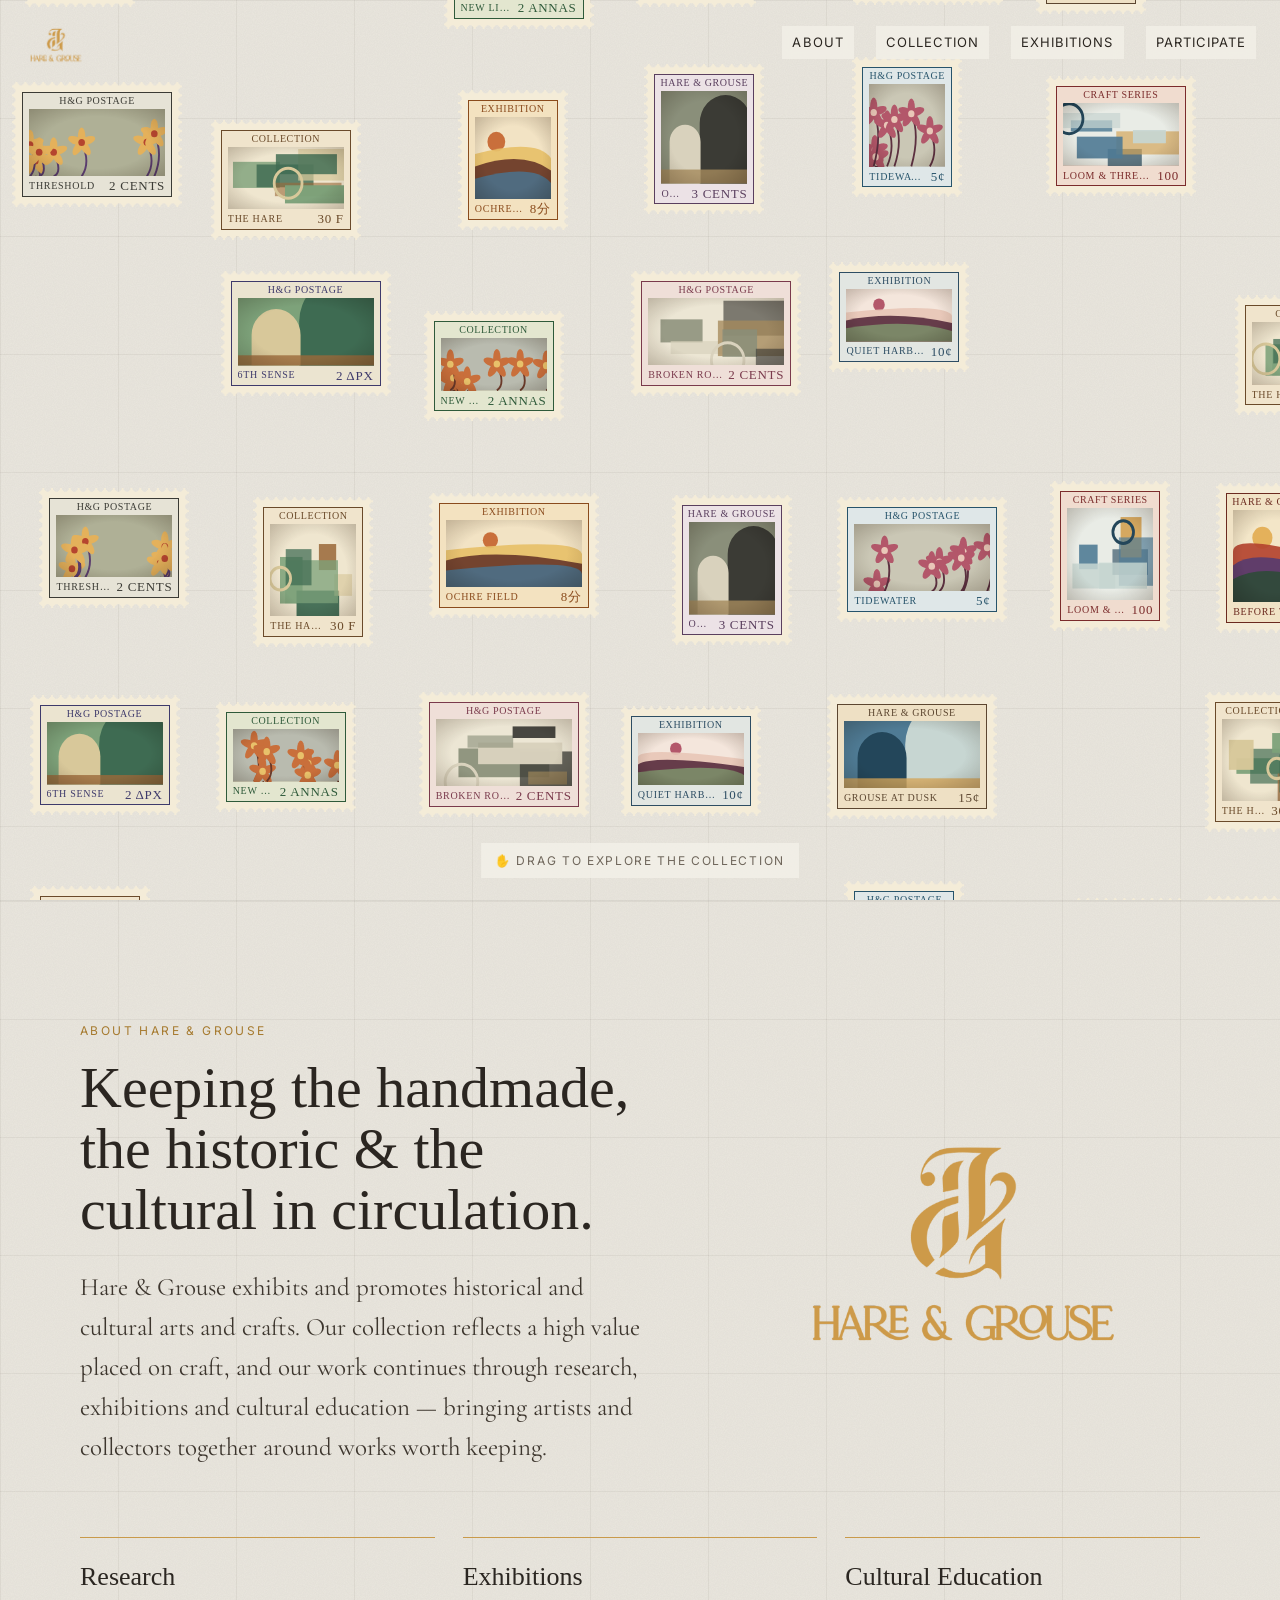
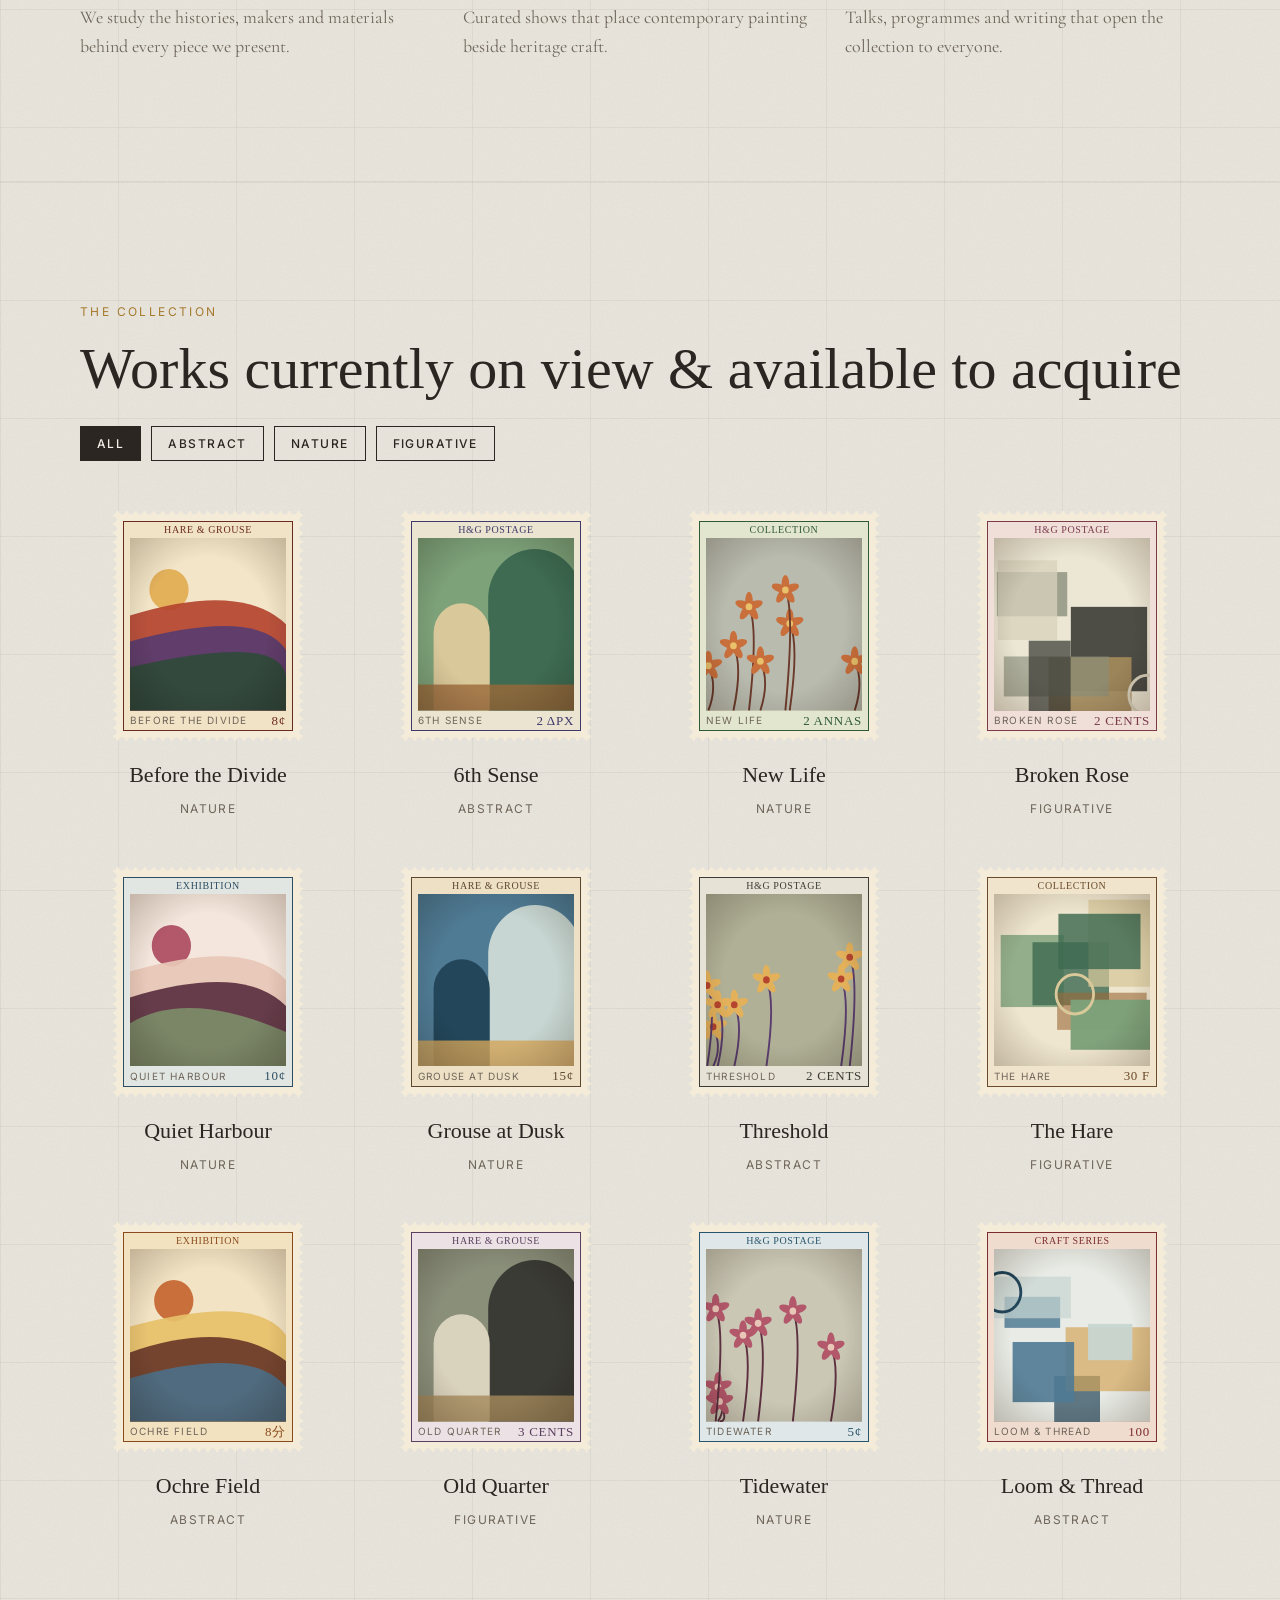
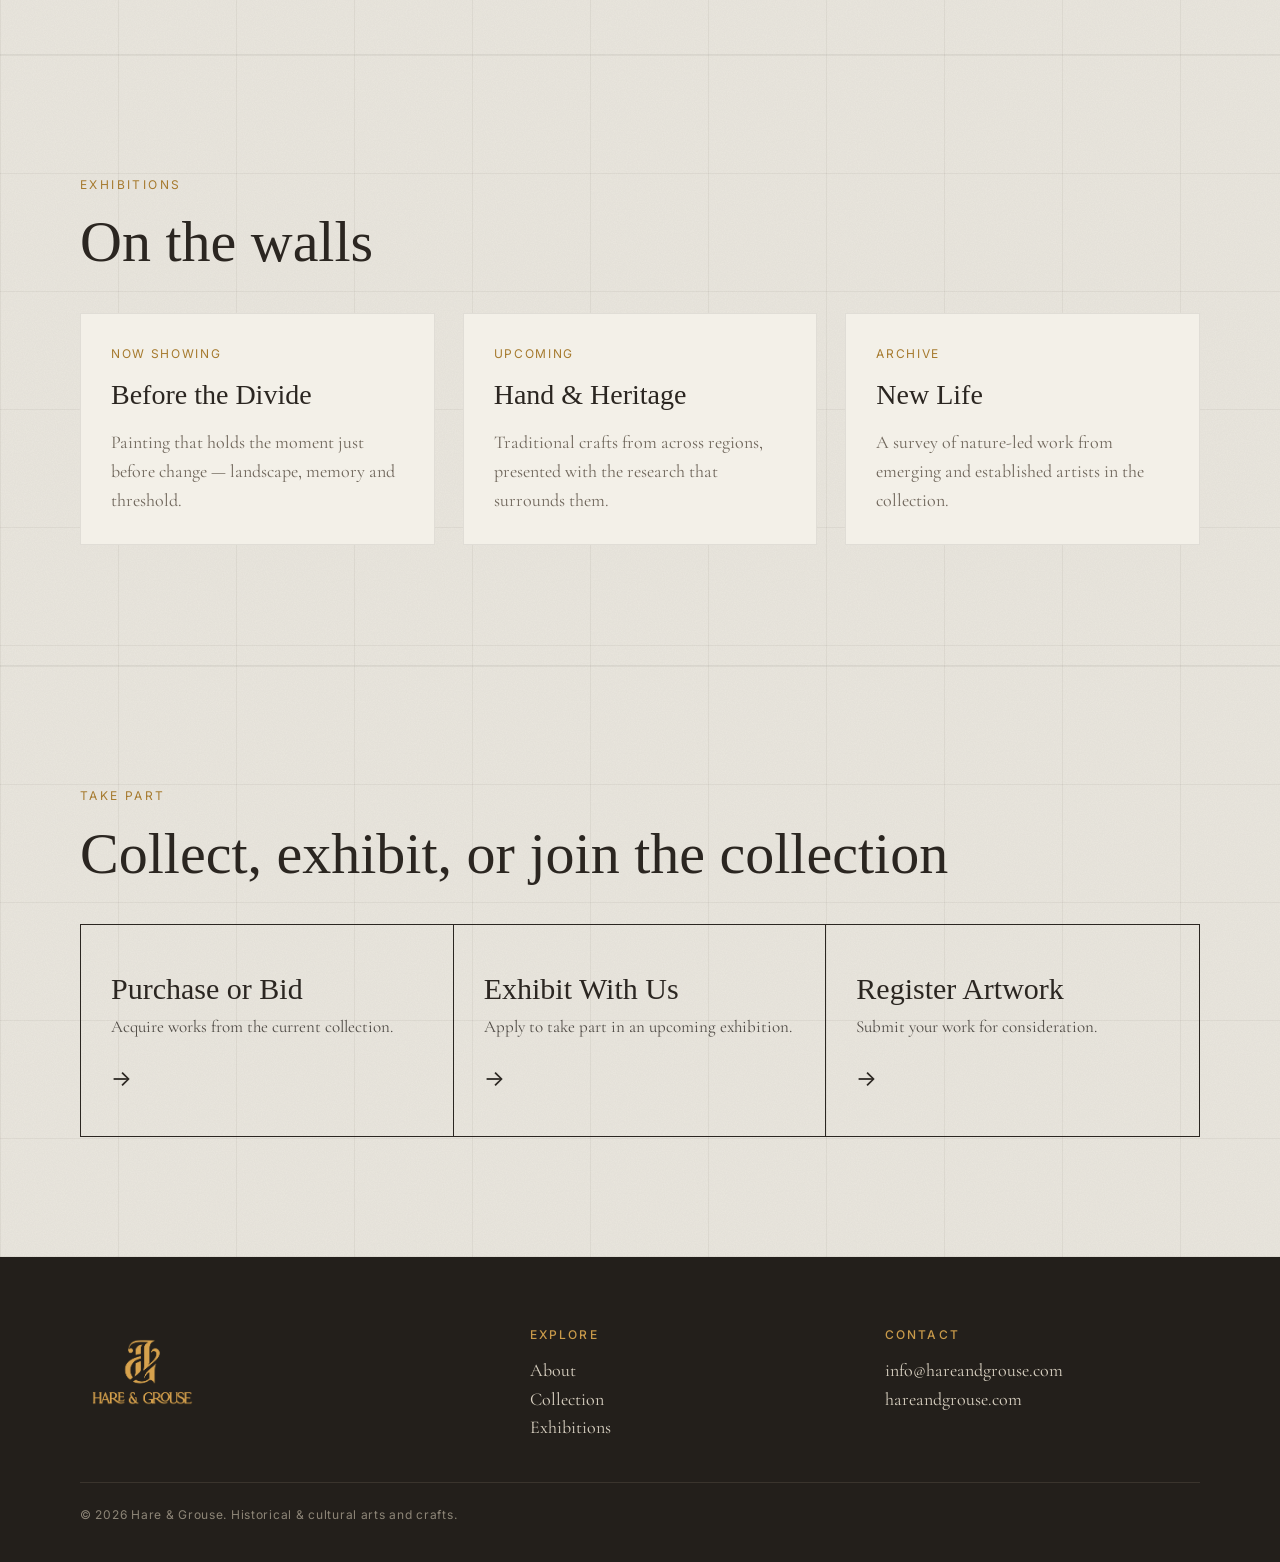
==== index.html @ 61aeab7c "Build Hare & Grouse website with pannable stamp-collection hero Co-Authored-By: Claude Opus 5.5 <nor" ====
<!doctype html>
<html lang="en">
<head>
<meta charset="utf-8">
<meta name="viewport" content="width=device-width, initial-scale=1">
<title>Hare &amp; Grouse</title>
<meta name="description" content="Hare & Grouse exhibits and promotes historical and cultural arts and crafts through research, exhibitions and cultural education.">
<link rel="icon" href="assets/logo.png">
<link href="https://fonts.googleapis.com/css2?family=Cormorant+Garamond:ital,wght@0,400;0,600;1,400&family=IM+Fell+English+SC&family=Inter:wght@400;500&display=swap" rel="stylesheet">
<style>
:root{
  --paper:#e9e6de; --paper-2:#f3f0e8; --ink:#2b2621; --muted:#6f665b;
  --gold:#c99a4a; --gold-d:#a67a2e; --line:rgba(60,50,40,.06);
}
*{box-sizing:border-box;margin:0;padding:0}
html{scroll-behavior:smooth}
body{background:var(--paper);color:var(--ink);font-family:'Cormorant Garamond',Georgia,serif;font-size:19px;line-height:1.6;overflow-x:hidden}
.paper{
  background-color:var(--paper);
  background-image:
    linear-gradient(var(--line) 1px,transparent 1px),
    linear-gradient(90deg,var(--line) 1px,transparent 1px),
    url("data:image/svg+xml,%3Csvg xmlns='http://www.w3.org/2000/svg' width='220' height='220'%3E%3Cfilter id='n'%3E%3CfeTurbulence type='fractalNoise' baseFrequency='.9' numOctaves='3' stitchTiles='stitch'/%3E%3CfeColorMatrix values='0 0 0 0 .35 0 0 0 0 .3 0 0 0 0 .25 0 0 0 .09 0'/%3E%3C/filter%3E%3Crect width='100%25' height='100%25' filter='url(%23n)'/%3E%3C/svg%3E");
  background-size:118px 118px,118px 118px,220px 220px;
}

/* ---------- HERO: pannable stamp canvas ---------- */
#hero{position:relative;height:100vh;height:100svh;overflow:hidden;cursor:grab;touch-action:none;user-select:none}
#hero.dragging{cursor:grabbing}
#world{position:absolute;left:0;top:0;will-change:transform}
.stamp{
  position:absolute;padding:10px;background:#f4ecd8;
  /* perforated edge */
  -webkit-mask:radial-gradient(circle 3.5px at 50% 50%,#0000 96%,#000) -4.5px -4.5px/9px 9px round, linear-gradient(#000 0 0) center/calc(100% - 9px) calc(100% - 9px) no-repeat;
          mask:radial-gradient(circle 3.5px at 50% 50%,#0000 96%,#000) -4.5px -4.5px/9px 9px round, linear-gradient(#000 0 0) center/calc(100% - 9px) calc(100% - 9px) no-repeat;
  filter:drop-shadow(0 1px 1px rgba(0,0,0,.18)) drop-shadow(0 4px 6px rgba(0,0,0,.08));
  transition:transform .35s cubic-bezier(.2,.8,.2,1);
}
.stamp-wrap{position:absolute;transition:transform .35s cubic-bezier(.2,.8,.2,1)}
.stamp-wrap:hover{transform:translateY(-4px) scale(1.04);z-index:5}
.stamp-wrap .shadow{position:absolute;inset:6px;box-shadow:0 10px 22px rgba(40,30,20,.18);opacity:0;transition:opacity .35s}
.stamp-wrap:hover .shadow{opacity:1}
.stamp .inner{position:relative;width:100%;height:100%;border:1.5px solid var(--c);display:flex;flex-direction:column;background:var(--bg)}
.stamp .top,.stamp .bot{font-family:'IM Fell English SC',serif;color:var(--c);display:flex;justify-content:space-between;align-items:center;padding:2px 6px;font-size:12px;letter-spacing:.06em;line-height:1.2;white-space:nowrap}
.stamp .top{justify-content:center}
.stamp .bot span{overflow:hidden;text-overflow:ellipsis;min-width:0;font-size:10px}
.stamp .bot b{font-weight:400;font-size:13px;margin-left:6px;flex:none}
.stamp .top{font-size:10px;overflow:hidden}
.stamp .art{flex:1;margin:0 6px;overflow:hidden;position:relative}
.stamp .art svg{width:100%;height:100%;display:block}
.stamp .art::after{content:"";position:absolute;inset:0;background:radial-gradient(ellipse at center,transparent 55%,rgba(60,40,20,.25));mix-blend-mode:multiply}

.hud{position:absolute;z-index:10;pointer-events:none}
.hud-brand{top:22px;left:24px;display:flex;align-items:center;gap:12px;pointer-events:auto}
.hud-brand img{height:46px}
.hud-nav{top:26px;right:24px;display:flex;gap:22px;pointer-events:auto;font-family:'Inter',sans-serif;font-size:13px;letter-spacing:.08em;text-transform:uppercase}
.hud-nav a{color:var(--ink);text-decoration:none;background:rgba(243,240,232,.8);padding:6px 10px;backdrop-filter:blur(4px)}
.hud-nav a:hover{color:var(--gold-d)}
.hud-hint{bottom:22px;left:50%;transform:translateX(-50%);font-family:'Inter',sans-serif;font-size:12px;letter-spacing:.14em;text-transform:uppercase;color:var(--muted);background:rgba(243,240,232,.85);padding:8px 14px;display:flex;gap:8px;align-items:center}
@media(max-width:640px){.hud-nav{display:none}.hud-brand{left:16px}}

/* ---------- Sections ---------- */
section.page{padding:120px 16px;border-top:1px solid rgba(0,0,0,.06)}
.wrap{max-width:1120px;margin:0 auto}
.eyebrow{font-family:'Inter',sans-serif;font-size:12px;letter-spacing:.2em;text-transform:uppercase;color:var(--gold-d);margin-bottom:18px}
h2{font-family:'IM Fell English SC',serif;font-weight:400;font-size:clamp(34px,5vw,58px);line-height:1.05;margin-bottom:26px}
p.lead{font-size:clamp(20px,2.2vw,25px);max-width:760px;color:#3d362e}
.about-grid{display:grid;grid-template-columns:1.1fr .9fr;gap:70px;align-items:center}
.about-grid img{width:100%;max-width:380px;justify-self:center}
.pillars{display:grid;grid-template-columns:repeat(3,1fr);gap:28px;margin-top:70px}
.pillar{border-top:1px solid var(--gold);padding-top:18px}
.pillar h3{font-family:'IM Fell English SC',serif;font-weight:400;font-size:26px;margin-bottom:6px}
.pillar p{color:var(--muted);font-size:18px}

.gallery{display:grid;grid-template-columns:repeat(auto-fill,minmax(220px,1fr));gap:44px 32px;margin-top:50px}
.card{text-align:center}
.card .stamp-wrap{position:relative;margin:0 auto}
.card h4{font-family:'IM Fell English SC',serif;font-weight:400;font-size:22px;margin-top:16px}
.card span{font-family:'Inter',sans-serif;font-size:12px;letter-spacing:.12em;text-transform:uppercase;color:var(--muted)}
.filters{display:flex;gap:10px;flex-wrap:wrap}
.filters button{font:500 12px 'Inter',sans-serif;letter-spacing:.12em;text-transform:uppercase;border:1px solid var(--ink);background:none;padding:9px 16px;cursor:pointer;color:var(--ink)}
.filters button.on,.filters button:hover{background:var(--ink);color:var(--paper-2)}

.ex{display:grid;grid-template-columns:repeat(3,1fr);gap:28px;margin-top:40px}
.ex article{background:var(--paper-2);padding:30px;border:1px solid rgba(0,0,0,.08);position:relative}
.ex .date{font-family:'Inter',sans-serif;font-size:12px;letter-spacing:.14em;text-transform:uppercase;color:var(--gold-d)}
.ex h3{font-family:'IM Fell English SC',serif;font-weight:400;font-size:28px;margin:10px 0}
.ex p{color:var(--muted);font-size:18px}

.cta{display:grid;grid-template-columns:repeat(3,1fr);gap:0;margin-top:40px;border:1px solid var(--ink)}
.cta a{padding:40px 30px;text-decoration:none;color:var(--ink);border-right:1px solid var(--ink);transition:background .3s}
.cta a:last-child{border-right:0}
.cta a:hover{background:var(--ink);color:var(--paper-2)}
.cta h3{font-family:'IM Fell English SC',serif;font-weight:400;font-size:30px}
.cta p{font-size:17px;opacity:.8}
.cta .arrow{font-family:'Inter';font-size:22px;margin-top:20px;display:block}

footer{background:#231f1b;color:#d9d1c2;padding:70px 16px 40px}
footer .wrap{display:grid;grid-template-columns:1.3fr 1fr 1fr;gap:40px}
footer img{height:90px;filter:brightness(1.05)}
footer h5{font:500 12px 'Inter',sans-serif;letter-spacing:.18em;text-transform:uppercase;color:var(--gold);margin-bottom:14px}
footer a{color:#d9d1c2;text-decoration:none;display:block;font-size:18px}
footer a:hover{color:var(--gold)}
footer .legal{grid-column:1/-1;border-top:1px solid #3a342d;padding-top:24px;font:12px 'Inter',sans-serif;color:#8d8577;letter-spacing:.06em}

@media(max-width:860px){
  .about-grid,.pillars,.ex,.cta,footer .wrap{grid-template-columns:1fr}
  .cta a{border-right:0;border-bottom:1px solid var(--ink)}
  .cta a:last-child{border-bottom:0}
  section.page{padding:80px 16px}
}
</style>
</head>
<body>

<header id="hero" class="paper" aria-label="Hare & Grouse collection — drag to explore">
  <div id="world"></div>
  <a class="hud hud-brand" href="#"><img src="assets/logo.png" alt="Hare & Grouse"></a>
  <nav class="hud hud-nav">
    <a href="#about">About</a><a href="#collection">Collection</a><a href="#exhibitions">Exhibitions</a><a href="#participate">Participate</a>
  </nav>
  <div class="hud hud-hint">✋ Drag to explore the collection</div>
</header>

<section id="about" class="page paper">
  <div class="wrap about-grid">
    <div>
      <div class="eyebrow">About Hare &amp; Grouse</div>
      <h2>Keeping the handmade, the historic &amp; the cultural in circulation.</h2>
      <p class="lead">Hare &amp; Grouse exhibits and promotes historical and cultural arts and crafts. Our collection reflects a high value placed on craft, and our work continues through research, exhibitions and cultural education — bringing artists and collectors together around works worth keeping.</p>
    </div>
    <img src="assets/logo.png" alt="">
  </div>
  <div class="wrap pillars">
    <div class="pillar"><h3>Research</h3><p>We study the histories, makers and materials behind every piece we present.</p></div>
    <div class="pillar"><h3>Exhibitions</h3><p>Curated shows that place contemporary painting beside heritage craft.</p></div>
    <div class="pillar"><h3>Cultural Education</h3><p>Talks, programmes and writing that open the collection to everyone.</p></div>
  </div>
</section>

<section id="collection" class="page paper">
  <div class="wrap">
    <div class="eyebrow">The Collection</div>
    <h2>Works currently on view &amp; available to acquire</h2>
    <div class="filters" id="filters">
      <button class="on" data-f="All">All</button><button data-f="Abstract">Abstract</button><button data-f="Nature">Nature</button><button data-f="Figurative">Figurative</button>
    </div>
    <div class="gallery" id="gallery"></div>
  </div>
</section>

<section id="exhibitions" class="page paper">
  <div class="wrap">
    <div class="eyebrow">Exhibitions</div>
    <h2>On the walls</h2>
    <div class="ex">
      <article><div class="date">Now showing</div><h3>Before the Divide</h3><p>Painting that holds the moment just before change — landscape, memory and threshold.</p></article>
      <article><div class="date">Upcoming</div><h3>Hand &amp; Heritage</h3><p>Traditional crafts from across regions, presented with the research that surrounds them.</p></article>
      <article><div class="date">Archive</div><h3>New Life</h3><p>A survey of nature-led work from emerging and established artists in the collection.</p></article>
    </div>
  </div>
</section>

<section id="participate" class="page paper">
  <div class="wrap">
    <div class="eyebrow">Take Part</div>
    <h2>Collect, exhibit, or join the collection</h2>
    <div class="cta">
      <a href="#collection"><h3>Purchase or Bid</h3><p>Acquire works from the current collection.</p><span class="arrow">→</span></a>
      <a href="#exhibitions"><h3>Exhibit With Us</h3><p>Apply to take part in an upcoming exhibition.</p><span class="arrow">→</span></a>
      <a href="mailto:info@hareandgrouse.com?subject=Register%20Artwork"><h3>Register Artwork</h3><p>Submit your work for consideration.</p><span class="arrow">→</span></a>
    </div>
  </div>
</section>

<footer>
  <div class="wrap">
    <div><img src="assets/logo.png" alt="Hare & Grouse"></div>
    <div><h5>Explore</h5><a href="#about">About</a><a href="#collection">Collection</a><a href="#exhibitions">Exhibitions</a></div>
    <div><h5>Contact</h5><a href="mailto:info@hareandgrouse.com">info@hareandgrouse.com</a><a href="https://hareandgrouse.com">hareandgrouse.com</a></div>
    <div class="legal">© <span id="yr"></span> Hare &amp; Grouse. Historical &amp; cultural arts and crafts.</div>
  </div>
</footer>

<script>
// ---------- Artwork data (titles from the Hare & Grouse collection) ----------
const WORKS=[
 {t:"Before the Divide",cat:"Nature",c:"#6b2a1f",bg:"#f1e3c6",v:"8¢",land:"HARE & GROUSE"},
 {t:"6th Sense",cat:"Abstract",c:"#3e3a6b",bg:"#ebe4d0",v:"2 ΔΡΧ",land:"H&G POSTAGE"},
 {t:"New Life",cat:"Nature",c:"#2f5a3a",bg:"#e3e6cf",v:"2 ANNAS",land:"COLLECTION"},
 {t:"Broken Rose",cat:"Figurative",c:"#7a3a4c",bg:"#efdfd8",v:"2 CENTS",land:"H&G POSTAGE"},
 {t:"Quiet Harbour",cat:"Nature",c:"#2d4d63",bg:"#e2e6e2",v:"10¢",land:"EXHIBITION"},
 {t:"Grouse at Dusk",cat:"Nature",c:"#5c4630",bg:"#eee0c4",v:"15¢",land:"HARE & GROUSE"},
 {t:"Threshold",cat:"Abstract",c:"#3b3b35",bg:"#e6e3d6",v:"2 CENTS",land:"H&G POSTAGE"},
 {t:"The Hare",cat:"Figurative",c:"#6a4a2a",bg:"#f0e4cc",v:"30 F",land:"COLLECTION"},
 {t:"Ochre Field",cat:"Abstract",c:"#8a4b1c",bg:"#f3e2c0",v:"8分",land:"EXHIBITION"},
 {t:"Old Quarter",cat:"Figurative",c:"#5a3f5e",bg:"#ece2e6",v:"3 CENTS",land:"HARE & GROUSE"},
 {t:"Tidewater",cat:"Nature",c:"#27546b",bg:"#dfe7e8",v:"5¢",land:"H&G POSTAGE"},
 {t:"Loom & Thread",cat:"Abstract",c:"#7b2c2c",bg:"#f0dccf",v:"100",land:"CRAFT SERIES"},
];

// Seeded random for deterministic artwork
function rng(s){return()=>(s=(s*16807)%2147483647)/2147483647}
const PAL=[["#e4b15b","#b5452f","#5a3c6e","#2f4a3a","#f3e6c8"],["#7da27a","#3e6b52","#d8c89a","#9b6a3a","#efe6cf"],
 ["#c96f3b","#e8c16a","#6b3a2a","#4e6f86","#f2e3c4"],["#8a8f7a","#3b3b35","#d9d2bd","#a58a5c","#ece6d4"],
 ["#b3576a","#e9c7b8","#5c3040","#7d8c6a","#f4e6dc"],["#4f7b95","#c7d6d2","#23465a","#d4a55a","#e9ece6"]];
function art(i,w,h){
  const r=rng(i*977+13),p=PAL[i%PAL.length],k=i%4;let s=`<svg viewBox="0 0 ${w} ${h}" preserveAspectRatio="none" xmlns="http://www.w3.org/2000/svg"><rect width="${w}" height="${h}" fill="${p[4]}"/>`;
  if(k===0){ // landscape: sky, hills, sun
    s+=`<rect width="${w}" height="${h*.55}" fill="${p[4]}"/><circle cx="${w*(.25+r()*.5)}" cy="${h*.3}" r="${h*.12}" fill="${p[0]}"/>`;
    for(let j=0;j<3;j++){const y=h*(.45+j*.15);s+=`<path d="M0 ${y} Q ${w*r()} ${y-h*.2} ${w} ${y+h*.05} V ${h} H 0Z" fill="${p[1+j]}" opacity=".92"/>`}
  }else if(k===1){ // modernist arches
    s+=`<rect width="${w}" height="${h}" fill="${p[0]}"/><path d="M${w*.45} ${h} V${h*.35} a${w*.3} ${w*.3} 0 0 1 ${w*.6} 0 V${h}Z" fill="${p[1]}"/><path d="M${w*.1} ${h} V${h*.55} a${w*.18} ${w*.18} 0 0 1 ${w*.36} 0 V${h}Z" fill="${p[2]}"/><rect y="${h*.85}" width="${w}" height="${h*.15}" fill="${p[3]}" opacity=".8"/>`;
  }else if(k===2){ // botanical
    s+=`<rect width="${w}" height="${h}" fill="${p[3]}" opacity=".35"/>`;
    for(let j=0;j<7;j++){const x=w*r(),y=h*(.3+r()*.6);s+=`<path d="M${x} ${h} Q ${x+10} ${y+20} ${x} ${y}" stroke="${p[2]}" stroke-width="2" fill="none"/>`;
      for(let q=0;q<5;q++){const a=q*72;s+=`<ellipse cx="${x}" cy="${y-6}" rx="4" ry="9" fill="${p[0]}" transform="rotate(${a} ${x} ${y})"/>`}s+=`<circle cx="${x}" cy="${y}" r="3.5" fill="${p[1]}"/>`}
  }else{ // abstract blocks
    for(let j=0;j<6;j++){s+=`<rect x="${w*r()*.8}" y="${h*r()*.8}" width="${w*(.2+r()*.5)}" height="${h*(.15+r()*.4)}" fill="${p[j%4]}" opacity="${.6+r()*.4}"/>`}
    s+=`<circle cx="${w*r()}" cy="${h*r()}" r="${w*.12}" fill="none" stroke="${p[2]}" stroke-width="3"/>`;
  }
  s+=`<rect width="${w}" height="${h}" fill="url(#g)" opacity=".0"/></svg>`;return s;
}
function stampHTML(i,w,h){
  const d=WORKS[i%WORKS.length];
  return `<div class="shadow"></div><div class="stamp" style="width:${w}px;height:${h}px;--c:${d.c};--bg:${d.bg}">
   <div class="inner"><div class="top">${d.land}</div><div class="art">${art(i,w-26,h-58)}</div>
   <div class="bot"><span>${d.t.toUpperCase()}</span><b>${d.v}</b></div></div></div>`;
}

// ---------- Hero: infinite pannable stamp field ----------
const hero=document.getElementById('hero'),world=document.getElementById('world');
const TILE=1400; // repeating tile size
const SIZES=[[150,120],[120,150],[170,125],[110,140],[140,110]];
const placed=[];
(function layout(){ // scatter stamps in a tile with a jittered grid, no overlap
  const r=rng(42),cell=205;let n=0;
  for(let gy=0;gy<TILE/cell;gy++)for(let gx=0;gx<TILE/cell;gx++){
    if(r()<.18)continue;
    const [w,h]=SIZES[Math.floor(r()*SIZES.length)];
    placed.push({x:gx*cell+r()*(cell-w-20),y:gy*cell+r()*(cell-h-20),w,h,i:n++});
  }
})();
const nodes=new Map();
let ox=-200,oy=-150,vx=0,vy=0,drag=false,lx=0,ly=0,lt=0;
function render(){
  const W=hero.clientWidth,H=hero.clientHeight,seen=new Set();
  const tx0=Math.floor((-ox-TILE)/TILE),tx1=Math.floor((-ox+W)/TILE),ty0=Math.floor((-oy-TILE)/TILE),ty1=Math.floor((-oy+H)/TILE);
  for(let ty=ty0;ty<=ty1;ty++)for(let tx=tx0;tx<=tx1;tx++)for(const p of placed){
    const x=tx*TILE+p.x,y=ty*TILE+p.y;
    if(x+ox>W||y+oy>H||x+ox+p.w<0||y+oy+p.h<0)continue;
    const key=tx+','+ty+','+p.i;seen.add(key);
    if(!nodes.has(key)){const el=document.createElement('div');el.className='stamp-wrap';el.style.cssText=`left:${x}px;top:${y}px;width:${p.w}px;height:${p.h}px`;
      el.innerHTML=stampHTML(p.i+Math.abs(tx*7+ty*3),p.w,p.h);world.appendChild(el);nodes.set(key,el)}
  }
  for(const [k,el] of nodes)if(!seen.has(k)){el.remove();nodes.delete(k)}
  world.style.transform=`translate3d(${ox}px,${oy}px,0)`;
}
hero.addEventListener('pointerdown',e=>{if(e.target.closest('a'))return;drag=true;hero.classList.add('dragging');hero.setPointerCapture(e.pointerId);lx=e.clientX;ly=e.clientY;lt=performance.now();vx=vy=0});
hero.addEventListener('pointermove',e=>{if(!drag)return;const dx=e.clientX-lx,dy=e.clientY-ly,now=performance.now(),dt=Math.max(1,now-lt);
  ox+=dx;oy+=dy;vx=dx/dt*16;vy=dy/dt*16;lx=e.clientX;ly=e.clientY;lt=now;render()});
const end=()=>{drag=false;hero.classList.remove('dragging')};
hero.addEventListener('pointerup',end);hero.addEventListener('pointercancel',end);
hero.addEventListener('wheel',e=>{if(e.shiftKey||Math.abs(e.deltaX)>Math.abs(e.deltaY)){e.preventDefault();ox-=e.deltaX||e.deltaY;render()}},{passive:false});
(function tick(){ if(!drag&&(Math.abs(vx)>.05||Math.abs(vy)>.05)){ox+=vx;oy+=vy;vx*=.94;vy*=.94;render()} requestAnimationFrame(tick)})();
addEventListener('resize',render);render();

// ---------- Collection gallery ----------
const gal=document.getElementById('gallery');
function drawGallery(f){
  gal.innerHTML=WORKS.map((d,i)=>(f==='All'||d.cat===f)?`<div class="card"><div class="stamp-wrap" style="width:190px;height:230px">${stampHTML(i,190,230)}</div><h4>${d.t}</h4><span>${d.cat}</span></div>`:'').join('');
}
document.getElementById('filters').addEventListener('click',e=>{const b=e.target.closest('button');if(!b)return;
  document.querySelectorAll('#filters button').forEach(x=>x.classList.toggle('on',x===b));drawGallery(b.dataset.f)});
drawGallery('All');
document.getElementById('yr').textContent=new Date().getFullYear();
</script>
</body>
</html>
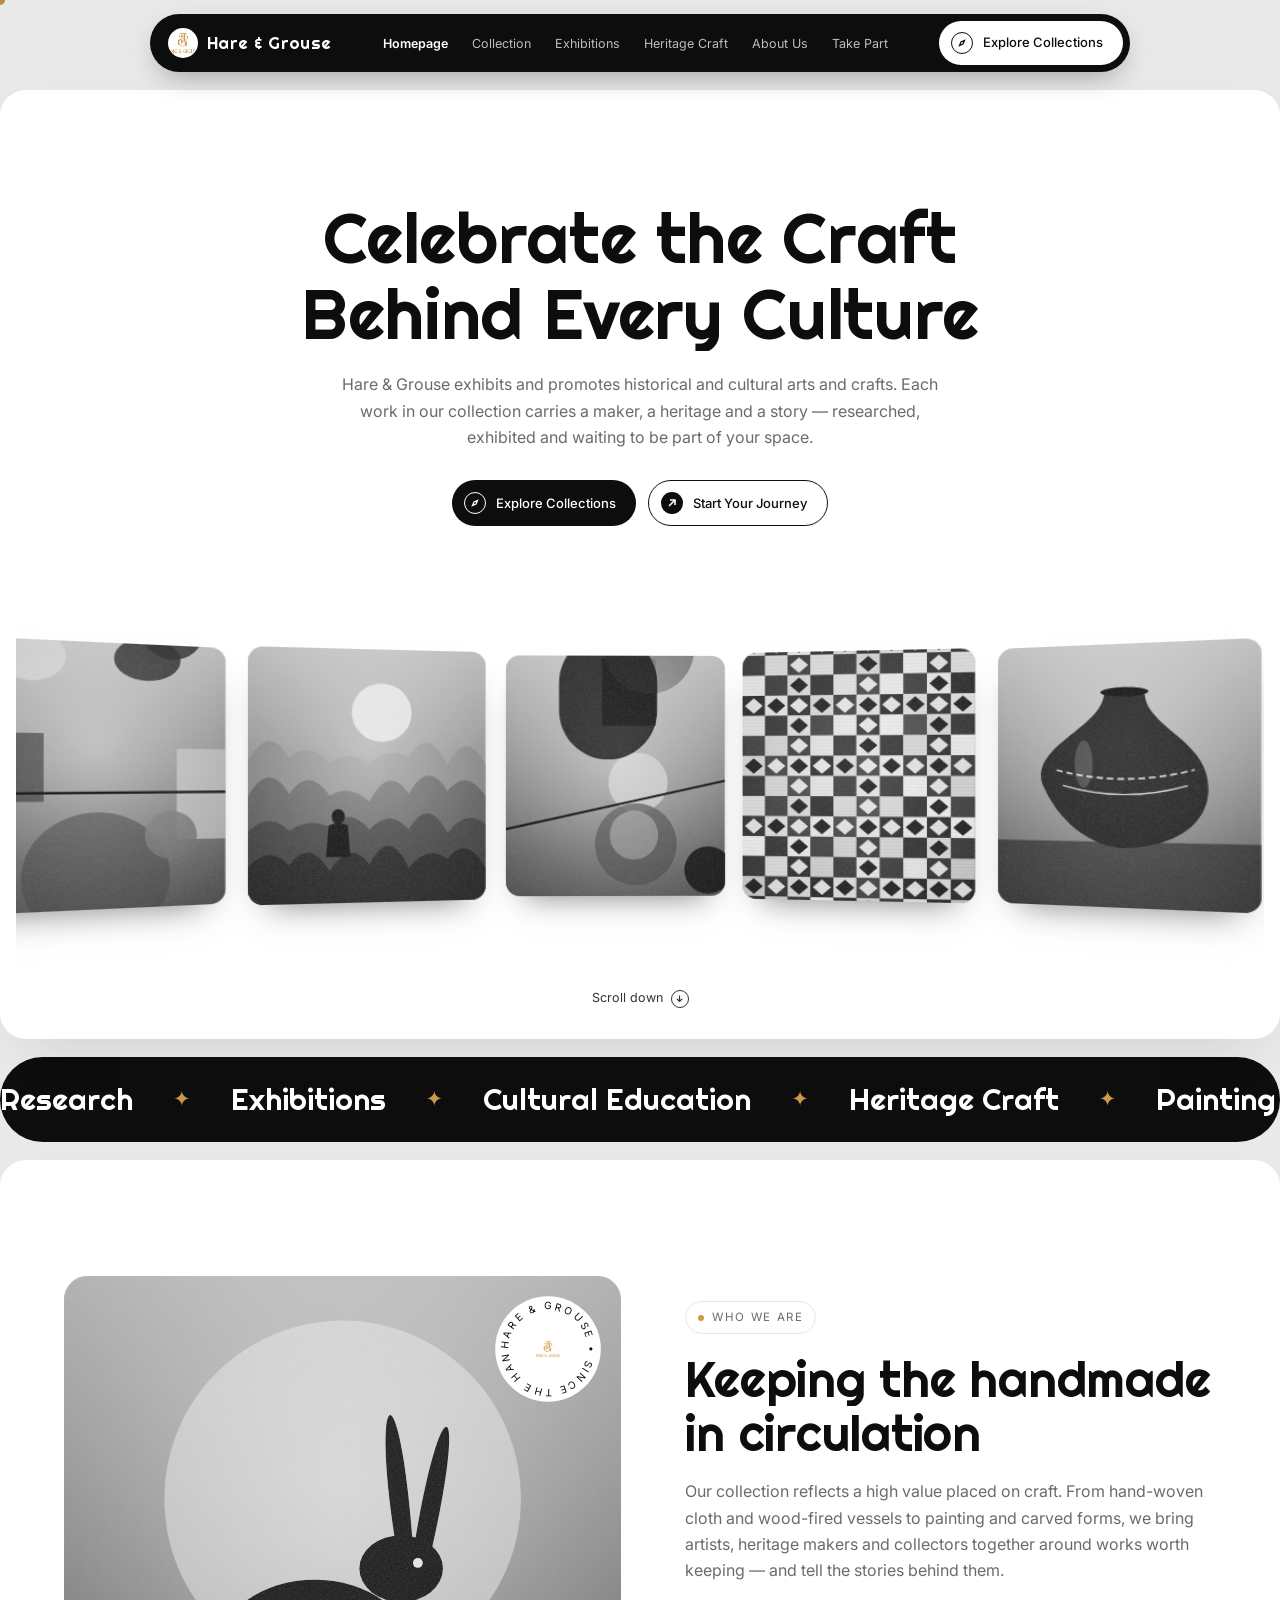
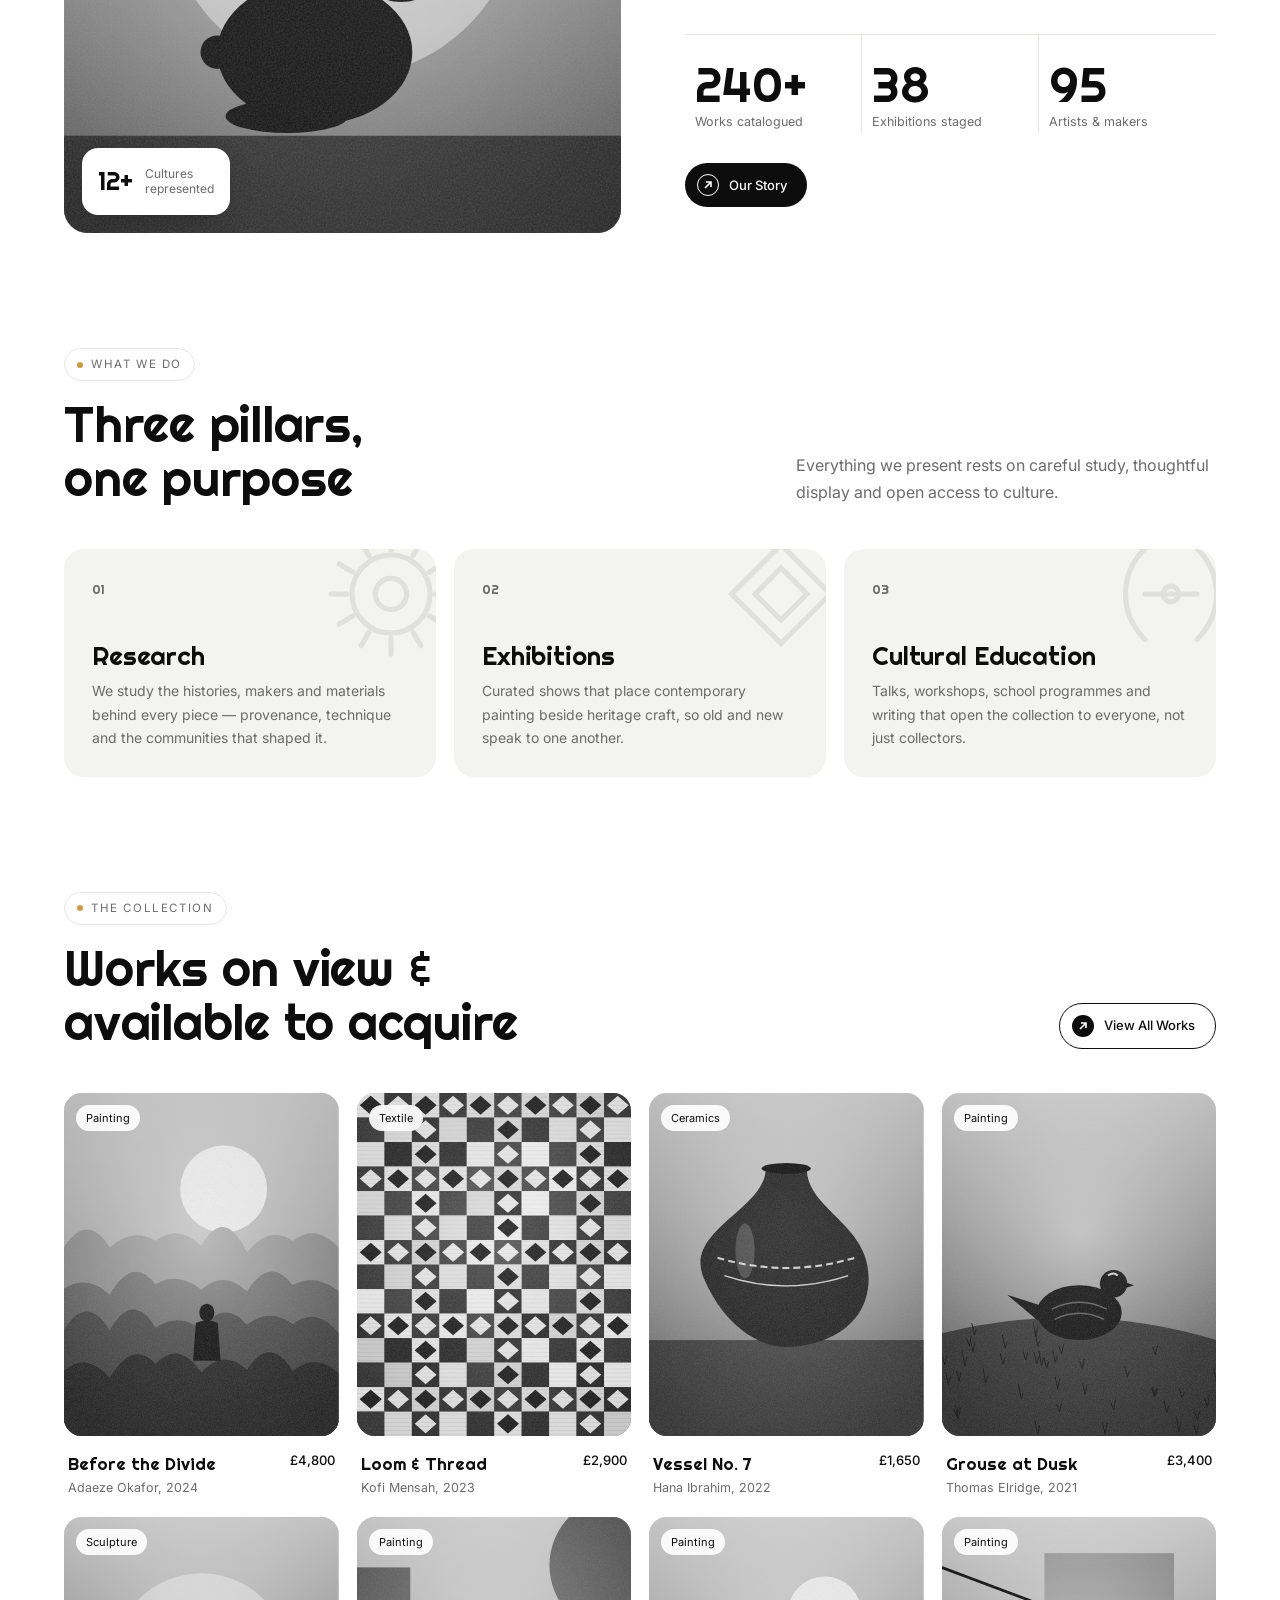
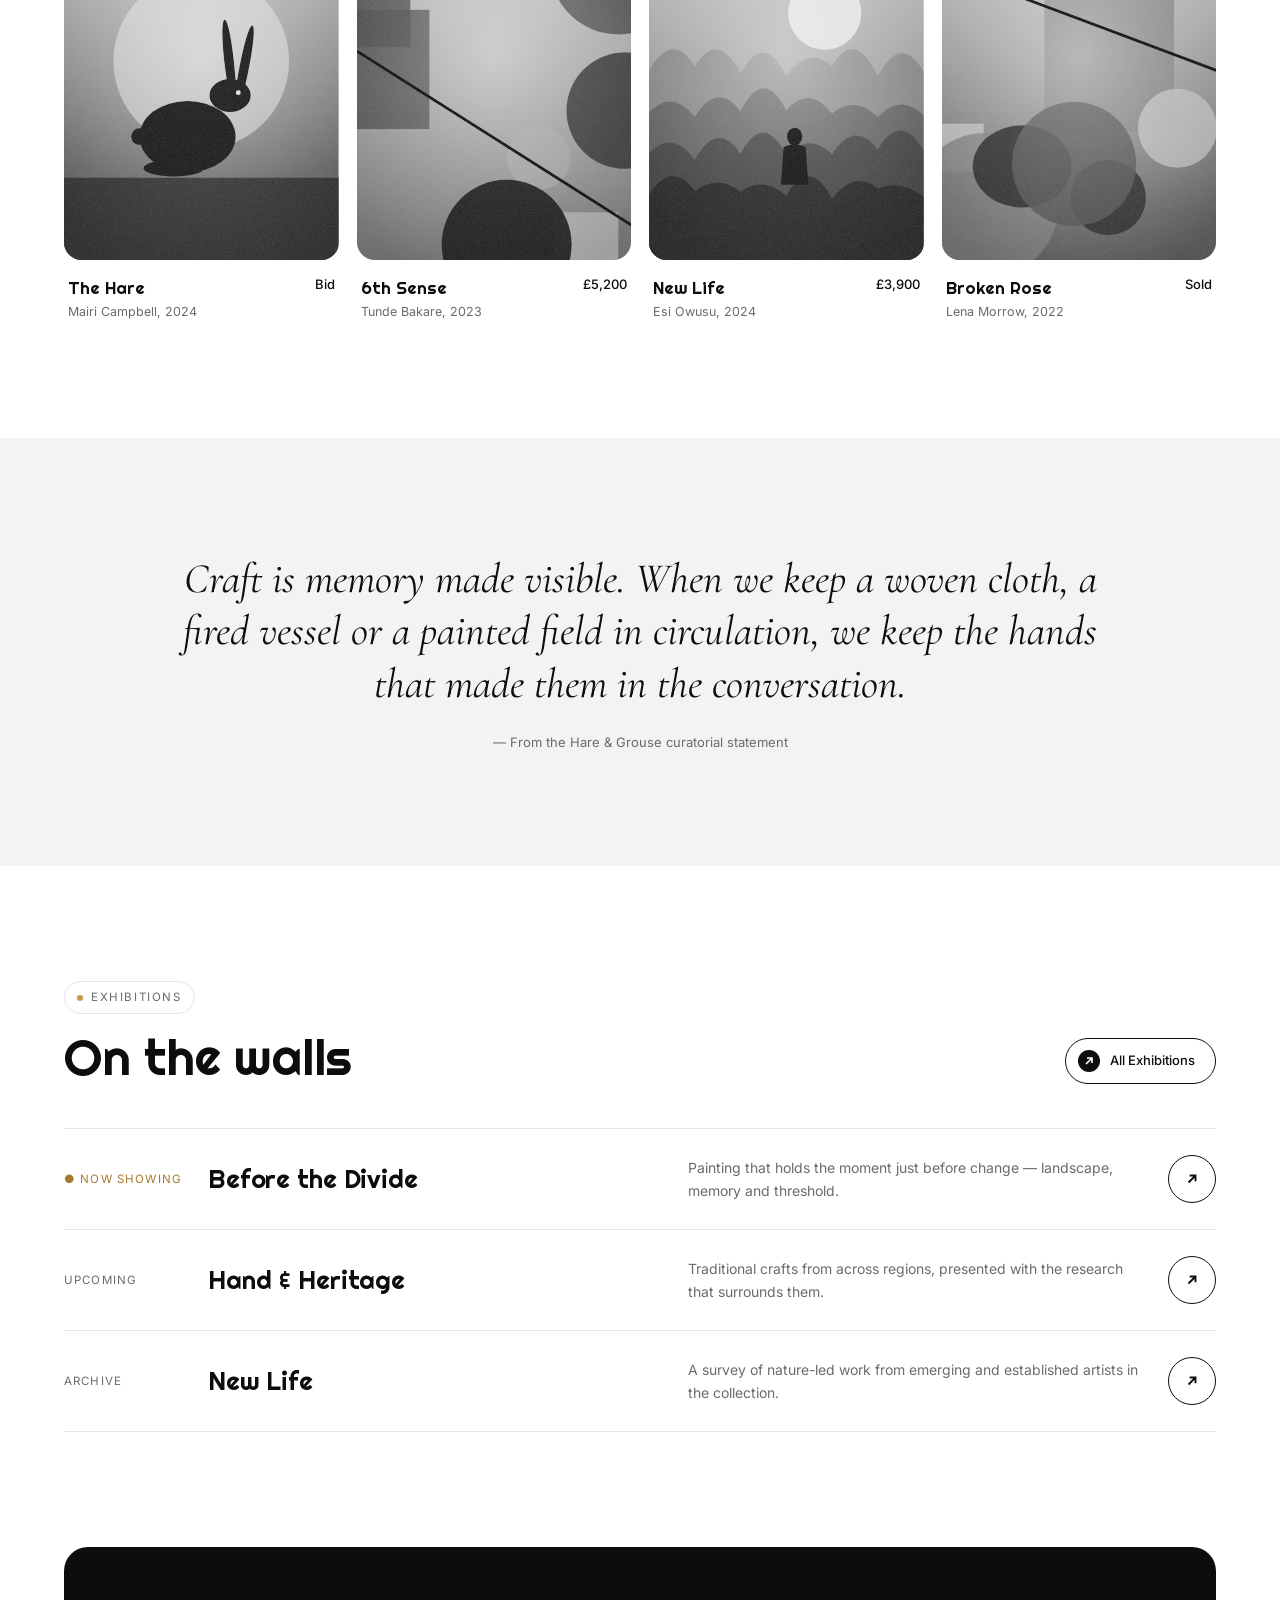
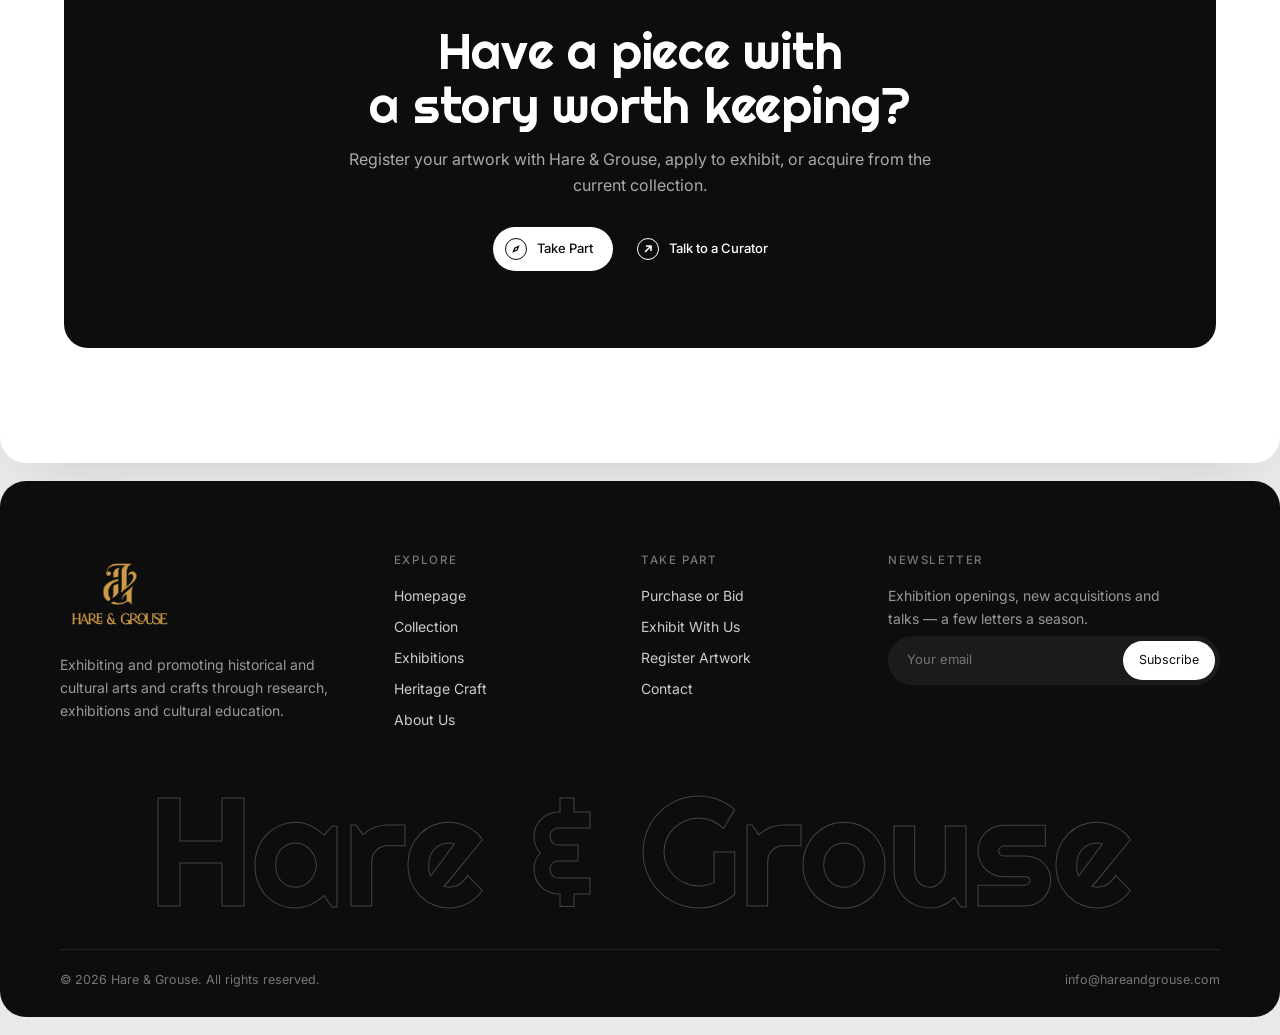
==== commit 1c179001: "Rebuild Hare & Grouse site as multi-page gallery in the reference design language Co-Authored-By: Cl" ====
--- a/index.html
+++ b/index.html
@@ -3,277 +3,71 @@
 <head>
 <meta charset="utf-8">
 <meta name="viewport" content="width=device-width, initial-scale=1">
-<title>Hare &amp; Grouse</title>
+<title>Hare & Grouse — Historical & Cultural Arts and Crafts</title>
 <meta name="description" content="Hare & Grouse exhibits and promotes historical and cultural arts and crafts through research, exhibitions and cultural education.">
 <link rel="icon" href="assets/logo.png">
-<link href="https://fonts.googleapis.com/css2?family=Cormorant+Garamond:ital,wght@0,400;0,600;1,400&family=IM+Fell+English+SC&family=Inter:wght@400;500&display=swap" rel="stylesheet">
-<style>
-:root{
-  --paper:#e9e6de; --paper-2:#f3f0e8; --ink:#2b2621; --muted:#6f665b;
-  --gold:#c99a4a; --gold-d:#a67a2e; --line:rgba(60,50,40,.06);
-}
-*{box-sizing:border-box;margin:0;padding:0}
-html{scroll-behavior:smooth}
-body{background:var(--paper);color:var(--ink);font-family:'Cormorant Garamond',Georgia,serif;font-size:19px;line-height:1.6;overflow-x:hidden}
-.paper{
-  background-color:var(--paper);
-  background-image:
-    linear-gradient(var(--line) 1px,transparent 1px),
-    linear-gradient(90deg,var(--line) 1px,transparent 1px),
-    url("data:image/svg+xml,%3Csvg xmlns='http://www.w3.org/2000/svg' width='220' height='220'%3E%3Cfilter id='n'%3E%3CfeTurbulence type='fractalNoise' baseFrequency='.9' numOctaves='3' stitchTiles='stitch'/%3E%3CfeColorMatrix values='0 0 0 0 .35 0 0 0 0 .3 0 0 0 0 .25 0 0 0 .09 0'/%3E%3C/filter%3E%3Crect width='100%25' height='100%25' filter='url(%23n)'/%3E%3C/svg%3E");
-  background-size:118px 118px,118px 118px,220px 220px;
-}
+<link rel="preconnect" href="https://fonts.googleapis.com"><link rel="preconnect" href="https://fonts.gstatic.com" crossorigin>
+<link href="https://fonts.googleapis.com/css2?family=Righteous&family=Cormorant+Garamond:ital,wght@1,400;1,500&family=Inter:wght@400;500;600&display=swap" rel="stylesheet">
+<link rel="stylesheet" href="css/style.css">
+</head>
+<body data-page="home">
 
-/* ---------- HERO: pannable stamp canvas ---------- */
-#hero{position:relative;height:100vh;height:100svh;overflow:hidden;cursor:grab;touch-action:none;user-select:none}
-#hero.dragging{cursor:grabbing}
-#world{position:absolute;left:0;top:0;will-change:transform}
-.stamp{
-  position:absolute;padding:10px;background:#f4ecd8;
-  /* perforated edge */
-  -webkit-mask:radial-gradient(circle 3.5px at 50% 50%,#0000 96%,#000) -4.5px -4.5px/9px 9px round, linear-gradient(#000 0 0) center/calc(100% - 9px) calc(100% - 9px) no-repeat;
-          mask:radial-gradient(circle 3.5px at 50% 50%,#0000 96%,#000) -4.5px -4.5px/9px 9px round, linear-gradient(#000 0 0) center/calc(100% - 9px) calc(100% - 9px) no-repeat;
-  filter:drop-shadow(0 1px 1px rgba(0,0,0,.18)) drop-shadow(0 4px 6px rgba(0,0,0,.08));
-  transition:transform .35s cubic-bezier(.2,.8,.2,1);
-}
-.stamp-wrap{position:absolute;transition:transform .35s cubic-bezier(.2,.8,.2,1)}
-.stamp-wrap:hover{transform:translateY(-4px) scale(1.04);z-index:5}
-.stamp-wrap .shadow{position:absolute;inset:6px;box-shadow:0 10px 22px rgba(40,30,20,.18);opacity:0;transition:opacity .35s}
-.stamp-wrap:hover .shadow{opacity:1}
-.stamp .inner{position:relative;width:100%;height:100%;border:1.5px solid var(--c);display:flex;flex-direction:column;background:var(--bg)}
-.stamp .top,.stamp .bot{font-family:'IM Fell English SC',serif;color:var(--c);display:flex;justify-content:space-between;align-items:center;padding:2px 6px;font-size:12px;letter-spacing:.06em;line-height:1.2;white-space:nowrap}
-.stamp .top{justify-content:center}
-.stamp .bot span{overflow:hidden;text-overflow:ellipsis;min-width:0;font-size:10px}
-.stamp .bot b{font-weight:400;font-size:13px;margin-left:6px;flex:none}
-.stamp .top{font-size:10px;overflow:hidden}
-.stamp .art{flex:1;margin:0 6px;overflow:hidden;position:relative}
-.stamp .art svg{width:100%;height:100%;display:block}
-.stamp .art::after{content:"";position:absolute;inset:0;background:radial-gradient(ellipse at center,transparent 55%,rgba(60,40,20,.25));mix-blend-mode:multiply}
+<main class="shell">
+<section class="hero"><div class="pattern fade"></div>
+  <h1 class="display" data-split>Celebrate the Craft<br>Behind Every Culture</h1>
+  <p class="lead reveal" data-d="2">Hare &amp; Grouse exhibits and promotes historical and cultural arts and crafts. Each work in our collection carries a maker, a heritage and a story — researched, exhibited and waiting to be part of your space.</p>
+  <div class="cta-row reveal" data-d="3"><a href="collection.html" class="btn btn-dark"><span class="ico"><svg viewBox="0 0 12 12" fill="none" stroke="currentColor" stroke-width="1.3"><path d="M8.5 3.5 7 7 3.5 8.5 5 5z"/></svg></span>Explore Collections</a><a href="participate.html" class="btn btn-light"><span class="ico"><svg viewBox="0 0 12 12" fill="none" stroke="currentColor" stroke-width="1.6"><path d="M3 9L9 3M4 3h5v5"/></svg></span>Start Your Journey</a></div>
+  <div class="curve reveal" data-d="4" data-n="14"><div class="curve-track"></div></div>
+  <a href="#intro" class="scroll-hint">Scroll down <i><svg viewBox="0 0 12 12" fill="none" stroke="currentColor" stroke-width="1.6"><path d="M6 2v8M2.5 6.5 6 10l3.5-3.5"/></svg></i></a>
+</section>
+</main>
 
-.hud{position:absolute;z-index:10;pointer-events:none}
-.hud-brand{top:22px;left:24px;display:flex;align-items:center;gap:12px;pointer-events:auto}
-.hud-brand img{height:46px}
-.hud-nav{top:26px;right:24px;display:flex;gap:22px;pointer-events:auto;font-family:'Inter',sans-serif;font-size:13px;letter-spacing:.08em;text-transform:uppercase}
-.hud-nav a{color:var(--ink);text-decoration:none;background:rgba(243,240,232,.8);padding:6px 10px;backdrop-filter:blur(4px)}
-.hud-nav a:hover{color:var(--gold-d)}
-.hud-hint{bottom:22px;left:50%;transform:translateX(-50%);font-family:'Inter',sans-serif;font-size:12px;letter-spacing:.14em;text-transform:uppercase;color:var(--muted);background:rgba(243,240,232,.85);padding:8px 14px;display:flex;gap:8px;align-items:center}
-@media(max-width:640px){.hud-nav{display:none}.hud-brand{left:16px}}
+<div class="marquee" style="max-width:1320px;margin:18px auto;border-radius:999px"><div class="marquee-inner"><span>Research</span><span>Exhibitions</span><span>Cultural Education</span><span>Heritage Craft</span><span>Painting</span><span>Textile</span><span>Ceramics</span><span>Sculpture</span><span>Research</span><span>Exhibitions</span><span>Cultural Education</span><span>Heritage Craft</span><span>Painting</span><span>Textile</span><span>Ceramics</span><span>Sculpture</span></div></div>
 
-/* ---------- Sections ---------- */
-section.page{padding:120px 16px;border-top:1px solid rgba(0,0,0,.06)}
-.wrap{max-width:1120px;margin:0 auto}
-.eyebrow{font-family:'Inter',sans-serif;font-size:12px;letter-spacing:.2em;text-transform:uppercase;color:var(--gold-d);margin-bottom:18px}
-h2{font-family:'IM Fell English SC',serif;font-weight:400;font-size:clamp(34px,5vw,58px);line-height:1.05;margin-bottom:26px}
-p.lead{font-size:clamp(20px,2.2vw,25px);max-width:760px;color:#3d362e}
-.about-grid{display:grid;grid-template-columns:1.1fr .9fr;gap:70px;align-items:center}
-.about-grid img{width:100%;max-width:380px;justify-self:center}
-.pillars{display:grid;grid-template-columns:repeat(3,1fr);gap:28px;margin-top:70px}
-.pillar{border-top:1px solid var(--gold);padding-top:18px}
-.pillar h3{font-family:'IM Fell English SC',serif;font-weight:400;font-size:26px;margin-bottom:6px}
-.pillar p{color:var(--muted);font-size:18px}
-
-.gallery{display:grid;grid-template-columns:repeat(auto-fill,minmax(220px,1fr));gap:44px 32px;margin-top:50px}
-.card{text-align:center}
-.card .stamp-wrap{position:relative;margin:0 auto}
-.card h4{font-family:'IM Fell English SC',serif;font-weight:400;font-size:22px;margin-top:16px}
-.card span{font-family:'Inter',sans-serif;font-size:12px;letter-spacing:.12em;text-transform:uppercase;color:var(--muted)}
-.filters{display:flex;gap:10px;flex-wrap:wrap}
-.filters button{font:500 12px 'Inter',sans-serif;letter-spacing:.12em;text-transform:uppercase;border:1px solid var(--ink);background:none;padding:9px 16px;cursor:pointer;color:var(--ink)}
-.filters button.on,.filters button:hover{background:var(--ink);color:var(--paper-2)}
-
-.ex{display:grid;grid-template-columns:repeat(3,1fr);gap:28px;margin-top:40px}
-.ex article{background:var(--paper-2);padding:30px;border:1px solid rgba(0,0,0,.08);position:relative}
-.ex .date{font-family:'Inter',sans-serif;font-size:12px;letter-spacing:.14em;text-transform:uppercase;color:var(--gold-d)}
-.ex h3{font-family:'IM Fell English SC',serif;font-weight:400;font-size:28px;margin:10px 0}
-.ex p{color:var(--muted);font-size:18px}
-
-.cta{display:grid;grid-template-columns:repeat(3,1fr);gap:0;margin-top:40px;border:1px solid var(--ink)}
-.cta a{padding:40px 30px;text-decoration:none;color:var(--ink);border-right:1px solid var(--ink);transition:background .3s}
-.cta a:last-child{border-right:0}
-.cta a:hover{background:var(--ink);color:var(--paper-2)}
-.cta h3{font-family:'IM Fell English SC',serif;font-weight:400;font-size:30px}
-.cta p{font-size:17px;opacity:.8}
-.cta .arrow{font-family:'Inter';font-size:22px;margin-top:20px;display:block}
-
-footer{background:#231f1b;color:#d9d1c2;padding:70px 16px 40px}
-footer .wrap{display:grid;grid-template-columns:1.3fr 1fr 1fr;gap:40px}
-footer img{height:90px;filter:brightness(1.05)}
-footer h5{font:500 12px 'Inter',sans-serif;letter-spacing:.18em;text-transform:uppercase;color:var(--gold);margin-bottom:14px}
-footer a{color:#d9d1c2;text-decoration:none;display:block;font-size:18px}
-footer a:hover{color:var(--gold)}
-footer .legal{grid-column:1/-1;border-top:1px solid #3a342d;padding-top:24px;font:12px 'Inter',sans-serif;color:#8d8577;letter-spacing:.06em}
-
-@media(max-width:860px){
-  .about-grid,.pillars,.ex,.cta,footer .wrap{grid-template-columns:1fr}
-  .cta a{border-right:0;border-bottom:1px solid var(--ink)}
-  .cta a:last-child{border-bottom:0}
-  section.page{padding:80px 16px}
-}
-</style>
-</head>
-<body>
-
-<header id="hero" class="paper" aria-label="Hare & Grouse collection — drag to explore">
-  <div id="world"></div>
-  <a class="hud hud-brand" href="#"><img src="assets/logo.png" alt="Hare & Grouse"></a>
-  <nav class="hud hud-nav">
-    <a href="#about">About</a><a href="#collection">Collection</a><a href="#exhibitions">Exhibitions</a><a href="#participate">Participate</a>
-  </nav>
-  <div class="hud hud-hint">✋ Drag to explore the collection</div>
-</header>
-
-<section id="about" class="page paper">
-  <div class="wrap about-grid">
+<main class="shell">
+<section class="section" id="intro"><div class="pattern fade"></div>
+  <div class="feature">
+    <div class="visual reveal" data-art="4,4"><svg class="rotor" viewBox="0 0 100 100"><defs><path id="cp" d="M50 50m-36 0a36 36 0 1 1 72 0a36 36 0 1 1-72 0"/></defs><circle cx="50" cy="50" r="48" fill="#fff"/><text font-size="9.2" letter-spacing="2.2" font-family="Inter" fill="#0d0d0d"><textPath href="#cp">HARE &amp; GROUSE • SINCE THE HANDMADE •</textPath></text><image href="assets/logo.png" x="36" y="33" width="28" height="34"/></svg>
+      <div class="badge"><b data-count="12" data-suffix="+">0</b><span>Cultures<br>represented</span></div></div>
     <div>
-      <div class="eyebrow">About Hare &amp; Grouse</div>
-      <h2>Keeping the handmade, the historic &amp; the cultural in circulation.</h2>
-      <p class="lead">Hare &amp; Grouse exhibits and promotes historical and cultural arts and crafts. Our collection reflects a high value placed on craft, and our work continues through research, exhibitions and cultural education — bringing artists and collectors together around works worth keeping.</p>
-    </div>
-    <img src="assets/logo.png" alt="">
-  </div>
-  <div class="wrap pillars">
-    <div class="pillar"><h3>Research</h3><p>We study the histories, makers and materials behind every piece we present.</p></div>
-    <div class="pillar"><h3>Exhibitions</h3><p>Curated shows that place contemporary painting beside heritage craft.</p></div>
-    <div class="pillar"><h3>Cultural Education</h3><p>Talks, programmes and writing that open the collection to everyone.</p></div>
-  </div>
-</section>
-
-<section id="collection" class="page paper">
-  <div class="wrap">
-    <div class="eyebrow">The Collection</div>
-    <h2>Works currently on view &amp; available to acquire</h2>
-    <div class="filters" id="filters">
-      <button class="on" data-f="All">All</button><button data-f="Abstract">Abstract</button><button data-f="Nature">Nature</button><button data-f="Figurative">Figurative</button>
-    </div>
-    <div class="gallery" id="gallery"></div>
-  </div>
-</section>
-
-<section id="exhibitions" class="page paper">
-  <div class="wrap">
-    <div class="eyebrow">Exhibitions</div>
-    <h2>On the walls</h2>
-    <div class="ex">
-      <article><div class="date">Now showing</div><h3>Before the Divide</h3><p>Painting that holds the moment just before change — landscape, memory and threshold.</p></article>
-      <article><div class="date">Upcoming</div><h3>Hand &amp; Heritage</h3><p>Traditional crafts from across regions, presented with the research that surrounds them.</p></article>
-      <article><div class="date">Archive</div><h3>New Life</h3><p>A survey of nature-led work from emerging and established artists in the collection.</p></article>
+      <span class="eyebrow reveal">Who we are</span>
+      <h2 class="display" style="margin:18px 0" data-split>Keeping the handmade<br>in circulation</h2>
+      <p class="lead reveal" data-d="1">Our collection reflects a high value placed on craft. From hand-woven cloth and wood-fired vessels to painting and carved forms, we bring artists, heritage makers and collectors together around works worth keeping — and tell the stories behind them.</p>
+      <div class="stats reveal" data-d="2" style="grid-template-columns:repeat(3,1fr)"><div><b data-count="240" data-suffix="+">0</b><span>Works catalogued</span></div><div><b data-count="38">0</b><span>Exhibitions staged</span></div><div><b data-count="95">0</b><span>Artists &amp; makers</span></div></div>
+      <div class="cta-row" style="justify-content:flex-start;margin-top:30px"><a href="about.html" class="btn btn-dark"><span class="ico"><svg viewBox="0 0 12 12" fill="none" stroke="currentColor" stroke-width="1.6"><path d="M3 9L9 3M4 3h5v5"/></svg></span>Our Story</a></div>
     </div>
   </div>
 </section>
 
-<section id="participate" class="page paper">
-  <div class="wrap">
-    <div class="eyebrow">Take Part</div>
-    <h2>Collect, exhibit, or join the collection</h2>
-    <div class="cta">
-      <a href="#collection"><h3>Purchase or Bid</h3><p>Acquire works from the current collection.</p><span class="arrow">→</span></a>
-      <a href="#exhibitions"><h3>Exhibit With Us</h3><p>Apply to take part in an upcoming exhibition.</p><span class="arrow">→</span></a>
-      <a href="mailto:info@hareandgrouse.com?subject=Register%20Artwork"><h3>Register Artwork</h3><p>Submit your work for consideration.</p><span class="arrow">→</span></a>
-    </div>
+<section class="section" style="padding-top:0">
+  <div class="sec-head"><div><span class="eyebrow reveal">What we do</span><h2 class="display" style="margin-top:16px" data-split>Three pillars,<br>one purpose</h2></div><p class="lead reveal">Everything we present rests on careful study, thoughtful display and open access to culture.</p></div>
+  <div class="grid g3">
+    <div class="pillar reveal" data-d="1"><span class="glyph" data-glyph="0"></span><span class="num">01</span><h3 class="display">Research</h3><p>We study the histories, makers and materials behind every piece — provenance, technique and the communities that shaped it.</p></div>
+    <div class="pillar reveal" data-d="2"><span class="glyph" data-glyph="5"></span><span class="num">02</span><h3 class="display">Exhibitions</h3><p>Curated shows that place contemporary painting beside heritage craft, so old and new speak to one another.</p></div>
+    <div class="pillar reveal" data-d="3"><span class="glyph" data-glyph="3"></span><span class="num">03</span><h3 class="display">Cultural Education</h3><p>Talks, workshops, school programmes and writing that open the collection to everyone, not just collectors.</p></div>
   </div>
 </section>
 
-<footer>
-  <div class="wrap">
-    <div><img src="assets/logo.png" alt="Hare & Grouse"></div>
-    <div><h5>Explore</h5><a href="#about">About</a><a href="#collection">Collection</a><a href="#exhibitions">Exhibitions</a></div>
-    <div><h5>Contact</h5><a href="mailto:info@hareandgrouse.com">info@hareandgrouse.com</a><a href="https://hareandgrouse.com">hareandgrouse.com</a></div>
-    <div class="legal">© <span id="yr"></span> Hare &amp; Grouse. Historical &amp; cultural arts and crafts.</div>
-  </div>
-</footer>
+<section class="section" style="padding-top:0">
+  <div class="sec-head"><div><span class="eyebrow reveal">The Collection</span><h2 class="display" style="margin-top:16px" data-split>Works on view &amp;<br>available to acquire</h2></div><a href="collection.html" class="btn btn-light"><span class="ico"><svg viewBox="0 0 12 12" fill="none" stroke="currentColor" stroke-width="1.6"><path d="M3 9L9 3M4 3h5v5"/></svg></span>View All Works</a></div>
+  <div class="grid g4" data-works="8"></div>
+</section>
 
-<script>
-// ---------- Artwork data (titles from the Hare & Grouse collection) ----------
-const WORKS=[
- {t:"Before the Divide",cat:"Nature",c:"#6b2a1f",bg:"#f1e3c6",v:"8¢",land:"HARE & GROUSE"},
- {t:"6th Sense",cat:"Abstract",c:"#3e3a6b",bg:"#ebe4d0",v:"2 ΔΡΧ",land:"H&G POSTAGE"},
- {t:"New Life",cat:"Nature",c:"#2f5a3a",bg:"#e3e6cf",v:"2 ANNAS",land:"COLLECTION"},
- {t:"Broken Rose",cat:"Figurative",c:"#7a3a4c",bg:"#efdfd8",v:"2 CENTS",land:"H&G POSTAGE"},
- {t:"Quiet Harbour",cat:"Nature",c:"#2d4d63",bg:"#e2e6e2",v:"10¢",land:"EXHIBITION"},
- {t:"Grouse at Dusk",cat:"Nature",c:"#5c4630",bg:"#eee0c4",v:"15¢",land:"HARE & GROUSE"},
- {t:"Threshold",cat:"Abstract",c:"#3b3b35",bg:"#e6e3d6",v:"2 CENTS",land:"H&G POSTAGE"},
- {t:"The Hare",cat:"Figurative",c:"#6a4a2a",bg:"#f0e4cc",v:"30 F",land:"COLLECTION"},
- {t:"Ochre Field",cat:"Abstract",c:"#8a4b1c",bg:"#f3e2c0",v:"8分",land:"EXHIBITION"},
- {t:"Old Quarter",cat:"Figurative",c:"#5a3f5e",bg:"#ece2e6",v:"3 CENTS",land:"HARE & GROUSE"},
- {t:"Tidewater",cat:"Nature",c:"#27546b",bg:"#dfe7e8",v:"5¢",land:"H&G POSTAGE"},
- {t:"Loom & Thread",cat:"Abstract",c:"#7b2c2c",bg:"#f0dccf",v:"100",land:"CRAFT SERIES"},
-];
+<section class="section" style="background:var(--soft)"><div class="pattern"></div>
+  <p class="quote"><span data-words>Craft is memory made visible. When we keep a woven cloth, a fired vessel or a painted field in circulation, we keep the hands that made them in the conversation.</span><cite>— From the Hare &amp; Grouse curatorial statement</cite></p>
+</section>
 
-// Seeded random for deterministic artwork
-function rng(s){return()=>(s=(s*16807)%2147483647)/2147483647}
-const PAL=[["#e4b15b","#b5452f","#5a3c6e","#2f4a3a","#f3e6c8"],["#7da27a","#3e6b52","#d8c89a","#9b6a3a","#efe6cf"],
- ["#c96f3b","#e8c16a","#6b3a2a","#4e6f86","#f2e3c4"],["#8a8f7a","#3b3b35","#d9d2bd","#a58a5c","#ece6d4"],
- ["#b3576a","#e9c7b8","#5c3040","#7d8c6a","#f4e6dc"],["#4f7b95","#c7d6d2","#23465a","#d4a55a","#e9ece6"]];
-function art(i,w,h){
-  const r=rng(i*977+13),p=PAL[i%PAL.length],k=i%4;let s=`<svg viewBox="0 0 ${w} ${h}" preserveAspectRatio="none" xmlns="http://www.w3.org/2000/svg"><rect width="${w}" height="${h}" fill="${p[4]}"/>`;
-  if(k===0){ // landscape: sky, hills, sun
-    s+=`<rect width="${w}" height="${h*.55}" fill="${p[4]}"/><circle cx="${w*(.25+r()*.5)}" cy="${h*.3}" r="${h*.12}" fill="${p[0]}"/>`;
-    for(let j=0;j<3;j++){const y=h*(.45+j*.15);s+=`<path d="M0 ${y} Q ${w*r()} ${y-h*.2} ${w} ${y+h*.05} V ${h} H 0Z" fill="${p[1+j]}" opacity=".92"/>`}
-  }else if(k===1){ // modernist arches
-    s+=`<rect width="${w}" height="${h}" fill="${p[0]}"/><path d="M${w*.45} ${h} V${h*.35} a${w*.3} ${w*.3} 0 0 1 ${w*.6} 0 V${h}Z" fill="${p[1]}"/><path d="M${w*.1} ${h} V${h*.55} a${w*.18} ${w*.18} 0 0 1 ${w*.36} 0 V${h}Z" fill="${p[2]}"/><rect y="${h*.85}" width="${w}" height="${h*.15}" fill="${p[3]}" opacity=".8"/>`;
-  }else if(k===2){ // botanical
-    s+=`<rect width="${w}" height="${h}" fill="${p[3]}" opacity=".35"/>`;
-    for(let j=0;j<7;j++){const x=w*r(),y=h*(.3+r()*.6);s+=`<path d="M${x} ${h} Q ${x+10} ${y+20} ${x} ${y}" stroke="${p[2]}" stroke-width="2" fill="none"/>`;
-      for(let q=0;q<5;q++){const a=q*72;s+=`<ellipse cx="${x}" cy="${y-6}" rx="4" ry="9" fill="${p[0]}" transform="rotate(${a} ${x} ${y})"/>`}s+=`<circle cx="${x}" cy="${y}" r="3.5" fill="${p[1]}"/>`}
-  }else{ // abstract blocks
-    for(let j=0;j<6;j++){s+=`<rect x="${w*r()*.8}" y="${h*r()*.8}" width="${w*(.2+r()*.5)}" height="${h*(.15+r()*.4)}" fill="${p[j%4]}" opacity="${.6+r()*.4}"/>`}
-    s+=`<circle cx="${w*r()}" cy="${h*r()}" r="${w*.12}" fill="none" stroke="${p[2]}" stroke-width="3"/>`;
-  }
-  s+=`<rect width="${w}" height="${h}" fill="url(#g)" opacity=".0"/></svg>`;return s;
-}
-function stampHTML(i,w,h){
-  const d=WORKS[i%WORKS.length];
-  return `<div class="shadow"></div><div class="stamp" style="width:${w}px;height:${h}px;--c:${d.c};--bg:${d.bg}">
-   <div class="inner"><div class="top">${d.land}</div><div class="art">${art(i,w-26,h-58)}</div>
-   <div class="bot"><span>${d.t.toUpperCase()}</span><b>${d.v}</b></div></div></div>`;
-}
-
-// ---------- Hero: infinite pannable stamp field ----------
-const hero=document.getElementById('hero'),world=document.getElementById('world');
-const TILE=1400; // repeating tile size
-const SIZES=[[150,120],[120,150],[170,125],[110,140],[140,110]];
-const placed=[];
-(function layout(){ // scatter stamps in a tile with a jittered grid, no overlap
-  const r=rng(42),cell=205;let n=0;
-  for(let gy=0;gy<TILE/cell;gy++)for(let gx=0;gx<TILE/cell;gx++){
-    if(r()<.18)continue;
-    const [w,h]=SIZES[Math.floor(r()*SIZES.length)];
-    placed.push({x:gx*cell+r()*(cell-w-20),y:gy*cell+r()*(cell-h-20),w,h,i:n++});
-  }
-})();
-const nodes=new Map();
-let ox=-200,oy=-150,vx=0,vy=0,drag=false,lx=0,ly=0,lt=0;
-function render(){
-  const W=hero.clientWidth,H=hero.clientHeight,seen=new Set();
-  const tx0=Math.floor((-ox-TILE)/TILE),tx1=Math.floor((-ox+W)/TILE),ty0=Math.floor((-oy-TILE)/TILE),ty1=Math.floor((-oy+H)/TILE);
-  for(let ty=ty0;ty<=ty1;ty++)for(let tx=tx0;tx<=tx1;tx++)for(const p of placed){
-    const x=tx*TILE+p.x,y=ty*TILE+p.y;
-    if(x+ox>W||y+oy>H||x+ox+p.w<0||y+oy+p.h<0)continue;
-    const key=tx+','+ty+','+p.i;seen.add(key);
-    if(!nodes.has(key)){const el=document.createElement('div');el.className='stamp-wrap';el.style.cssText=`left:${x}px;top:${y}px;width:${p.w}px;height:${p.h}px`;
-      el.innerHTML=stampHTML(p.i+Math.abs(tx*7+ty*3),p.w,p.h);world.appendChild(el);nodes.set(key,el)}
-  }
-  for(const [k,el] of nodes)if(!seen.has(k)){el.remove();nodes.delete(k)}
-  world.style.transform=`translate3d(${ox}px,${oy}px,0)`;
-}
-hero.addEventListener('pointerdown',e=>{if(e.target.closest('a'))return;drag=true;hero.classList.add('dragging');hero.setPointerCapture(e.pointerId);lx=e.clientX;ly=e.clientY;lt=performance.now();vx=vy=0});
-hero.addEventListener('pointermove',e=>{if(!drag)return;const dx=e.clientX-lx,dy=e.clientY-ly,now=performance.now(),dt=Math.max(1,now-lt);
-  ox+=dx;oy+=dy;vx=dx/dt*16;vy=dy/dt*16;lx=e.clientX;ly=e.clientY;lt=now;render()});
-const end=()=>{drag=false;hero.classList.remove('dragging')};
-hero.addEventListener('pointerup',end);hero.addEventListener('pointercancel',end);
-hero.addEventListener('wheel',e=>{if(e.shiftKey||Math.abs(e.deltaX)>Math.abs(e.deltaY)){e.preventDefault();ox-=e.deltaX||e.deltaY;render()}},{passive:false});
-(function tick(){ if(!drag&&(Math.abs(vx)>.05||Math.abs(vy)>.05)){ox+=vx;oy+=vy;vx*=.94;vy*=.94;render()} requestAnimationFrame(tick)})();
-addEventListener('resize',render);render();
-
-// ---------- Collection gallery ----------
-const gal=document.getElementById('gallery');
-function drawGallery(f){
-  gal.innerHTML=WORKS.map((d,i)=>(f==='All'||d.cat===f)?`<div class="card"><div class="stamp-wrap" style="width:190px;height:230px">${stampHTML(i,190,230)}</div><h4>${d.t}</h4><span>${d.cat}</span></div>`:'').join('');
-}
-document.getElementById('filters').addEventListener('click',e=>{const b=e.target.closest('button');if(!b)return;
-  document.querySelectorAll('#filters button').forEach(x=>x.classList.toggle('on',x===b));drawGallery(b.dataset.f)});
-drawGallery('All');
-document.getElementById('yr').textContent=new Date().getFullYear();
-</script>
+<section class="section">
+  <div class="sec-head"><div><span class="eyebrow reveal">Exhibitions</span><h2 class="display" style="margin-top:16px" data-split>On the walls</h2></div><a href="exhibitions.html" class="btn btn-light"><span class="ico"><svg viewBox="0 0 12 12" fill="none" stroke="currentColor" stroke-width="1.6"><path d="M3 9L9 3M4 3h5v5"/></svg></span>All Exhibitions</a></div>
+  <a href="exhibitions.html" class="exh" data-thumb="7,0"><span class="status now">● Now showing</span><h3 class="display">Before the Divide</h3><p>Painting that holds the moment just before change — landscape, memory and threshold.</p><span class="arrow"><svg viewBox="0 0 12 12" fill="none" stroke="currentColor" stroke-width="1.6"><path d="M3 9L9 3M4 3h5v5"/></svg></span></a>
+  <a href="exhibitions.html" class="exh" data-thumb="9,1"><span class="status">Upcoming</span><h3 class="display">Hand &amp; Heritage</h3><p>Traditional crafts from across regions, presented with the research that surrounds them.</p><span class="arrow"><svg viewBox="0 0 12 12" fill="none" stroke="currentColor" stroke-width="1.6"><path d="M3 9L9 3M4 3h5v5"/></svg></span></a>
+  <a href="exhibitions.html" class="exh" data-thumb="13,3"><span class="status">Archive</span><h3 class="display">New Life</h3><p>A survey of nature-led work from emerging and established artists in the collection.</p><span class="arrow"><svg viewBox="0 0 12 12" fill="none" stroke="currentColor" stroke-width="1.6"><path d="M3 9L9 3M4 3h5v5"/></svg></span></a>
+</section>
+<section class="section" style="padding-top:0"><div class="cta-band reveal"><div class="pattern"></div>
+<h2 class="display" data-split>Have a piece with<br>a story worth keeping?</h2>
+<p class="lead">Register your artwork with Hare &amp; Grouse, apply to exhibit, or acquire from the current collection.</p>
+<div class="cta-row"><a href="participate.html" class="btn btn-pill"><span class="ico"><svg viewBox="0 0 12 12" fill="none" stroke="currentColor" stroke-width="1.3"><path d="M8.5 3.5 7 7 3.5 8.5 5 5z"/></svg></span>Take Part</a><a href="contact.html" class="btn btn-dark"><span class="ico"><svg viewBox="0 0 12 12" fill="none" stroke="currentColor" stroke-width="1.6"><path d="M3 9L9 3M4 3h5v5"/></svg></span>Talk to a Curator</a></div></div></section>
+</main>
+<script src="js/main.js"></script>
 </body>
 </html>
--- a/css/style.css
+++ b/css/style.css
@@ -0,0 +1,317 @@
+:root{
+  --bg:#e9e9e9; --card:#fff; --ink:#0d0d0d; --muted:#6b6b6b; --soft:#f3f3f1;
+  --line:#e6e6e2; --gold:#c99a4a; --gold-d:#a67a2e;
+  --r:26px; --ease:cubic-bezier(.2,.8,.2,1);
+  --display:'Righteous','Syne',system-ui,sans-serif;
+  --serif:'Cormorant Garamond',Georgia,serif;
+  --sans:'Inter',system-ui,sans-serif;
+}
+*{box-sizing:border-box;margin:0;padding:0}
+html{scroll-behavior:smooth}
+body{background:var(--bg);color:var(--ink);font-family:var(--sans);font-size:15px;line-height:1.65;overflow-x:hidden;-webkit-font-smoothing:antialiased}
+img,svg{display:block;max-width:100%}
+a{color:inherit;text-decoration:none}
+button{font:inherit;cursor:pointer;border:0;background:none;color:inherit}
+::selection{background:var(--gold);color:#fff}
+
+/* ---------- preloader ---------- */
+#loader{position:fixed;inset:0;z-index:100;background:#0d0d0d;display:grid;place-items:center;transition:clip-path 1s var(--ease) .15s;clip-path:inset(0 0 0 0)}
+#loader img{width:90px;animation:pulse 1.4s ease-in-out infinite}
+#loader.done{clip-path:inset(0 0 100% 0)}
+@keyframes pulse{50%{opacity:.4;transform:scale(.94)}}
+
+/* ---------- shell (the white rounded card) ---------- */
+.shell{max-width:1320px;margin:18px auto;background:var(--card);border-radius:var(--r);position:relative;overflow:hidden;box-shadow:0 20px 60px -30px rgba(0,0,0,.18)}
+.shell + .shell{margin-top:18px}
+@media(max-width:700px){.shell{margin:10px;border-radius:20px}}
+
+/* ---------- nav ---------- */
+.nav{position:sticky;top:14px;z-index:50;display:flex;justify-content:center;padding:0 16px;margin-top:14px;pointer-events:none}
+.nav-bar{pointer-events:auto;width:min(980px,100%);background:#0d0d0d;color:#fff;border-radius:999px;padding:7px 7px 7px 18px;display:flex;align-items:center;gap:20px;box-shadow:0 10px 30px -10px rgba(0,0,0,.4);transition:transform .5s var(--ease),width .5s var(--ease)}
+.nav.hide .nav-bar{transform:translateY(-140%)}
+.brand{display:flex;align-items:center;gap:9px;font-family:var(--display);font-size:17px;letter-spacing:.02em;white-space:nowrap}
+.brand img{width:30px;height:30px;border-radius:50%;background:#fff;object-fit:cover;object-position:50% 28%;padding:1px}
+.nav-links{display:flex;gap:4px;margin:0 auto;list-style:none}
+.nav-links a{white-space:nowrap;font-size:12.5px;padding:6px 10px;border-radius:999px;color:#bdbdbd;transition:color .25s,background .25s}
+.nav-links a:hover{color:#fff}
+.nav-links a.active{color:#fff;font-weight:600}
+.menu-btn{display:none;width:38px;height:38px;border-radius:50%;background:#fff;position:relative}
+.menu-btn span{position:absolute;left:11px;right:11px;height:1.6px;background:#0d0d0d;transition:.35s var(--ease)}
+.menu-btn span:nth-child(1){top:15px}.menu-btn span:nth-child(2){top:21px}
+.menu-open .menu-btn span:nth-child(1){top:18px;transform:rotate(45deg)}
+.menu-open .menu-btn span:nth-child(2){top:18px;transform:rotate(-45deg)}
+.mobile-menu{position:fixed;inset:0;z-index:45;background:#0d0d0d;color:#fff;display:flex;flex-direction:column;justify-content:center;padding:90px 28px 40px;gap:4px;clip-path:circle(0 at calc(100% - 44px) 38px);transition:clip-path .7s var(--ease)}
+.menu-open .mobile-menu{clip-path:circle(150% at calc(100% - 44px) 38px)}
+.mobile-menu a{font-family:var(--display);font-size:clamp(30px,9vw,48px);line-height:1.25;opacity:0;transform:translateY(20px);transition:.5s var(--ease)}
+.menu-open .mobile-menu a{opacity:1;transform:none}
+.mobile-menu a.active{color:var(--gold)}
+@media(max-width:1020px){.nav-links,.nav-bar .btn{display:none}.menu-btn{display:block}.nav-bar{justify-content:space-between}}
+
+/* ---------- buttons ---------- */
+.btn{display:inline-flex;align-items:center;gap:10px;border-radius:999px;padding:11px 20px 11px 12px;font-size:13px;font-weight:500;white-space:nowrap;transition:transform .35s var(--ease),background .3s,color .3s,box-shadow .3s;position:relative;overflow:hidden;isolation:isolate}
+.btn .ico{width:22px;height:22px;border-radius:50%;display:grid;place-items:center;transition:transform .5s var(--ease)}
+.btn .ico svg{width:12px;height:12px}
+.btn:hover .ico{transform:rotate(45deg)}
+.btn:hover{transform:translateY(-2px)}
+.btn-dark{background:#0d0d0d;color:#fff}.btn-dark .ico{border:1.3px solid #fff}
+.btn-light{background:#fff;color:#0d0d0d;border:1.6px solid #0d0d0d}.btn-light .ico{background:#0d0d0d;color:#fff}
+.btn-pill{background:#fff;color:#0d0d0d}.btn-pill .ico{border:1.3px solid #0d0d0d}
+.btn::after{content:"";position:absolute;inset:0;z-index:-1;background:var(--gold);transform:translateY(101%);border-radius:inherit;transition:transform .45s var(--ease)}
+.btn:hover::after{transform:none}
+.btn-light:hover,.btn-pill:hover{color:#fff}.btn-light:hover .ico,.btn-pill:hover .ico{border-color:#fff;background:transparent}
+.btn-dark:hover{color:#0d0d0d}.btn-dark:hover .ico{border-color:#0d0d0d}
+
+/* ---------- pattern backdrop ---------- */
+.pattern{position:absolute;inset:0;pointer-events:none;z-index:0;opacity:.06;background-repeat:repeat;background-size:360px}
+.pattern.fade{-webkit-mask:linear-gradient(transparent,#000 35%,#000 75%,transparent);mask:linear-gradient(transparent,#000 35%,#000 75%,transparent)}
+
+/* ---------- type ---------- */
+.display{font-family:var(--display);font-weight:400;line-height:1.08;letter-spacing:-.005em}
+h1.display{font-size:clamp(34px,6vw,70px)}
+h2.display{font-size:clamp(28px,4.2vw,50px)}
+h3.display{font-size:clamp(20px,2vw,26px)}
+.lead{color:var(--muted);max-width:620px;font-size:clamp(14px,1.3vw,16px)}
+.eyebrow{display:inline-flex;align-items:center;gap:8px;font-size:11.5px;letter-spacing:.14em;text-transform:uppercase;color:var(--muted);padding:6px 12px;border:1px solid var(--line);border-radius:999px;background:#fff}
+.eyebrow::before{content:"";width:6px;height:6px;border-radius:50%;background:var(--gold)}
+.gold{color:var(--gold)}
+.center{text-align:center;margin-inline:auto}
+.split-line{display:block;overflow:hidden}
+.split-line > span{display:inline-block;transform:translateY(110%);transition:transform 1s var(--ease)}
+.in .split-line > span,.split-line.in > span{transform:none}
+
+/* ---------- sections ---------- */
+.section{position:relative;padding:clamp(64px,9vw,120px) clamp(18px,5vw,64px)}
+.section > *{position:relative;z-index:1}
+.sec-head{display:flex;justify-content:space-between;align-items:flex-end;gap:24px;flex-wrap:wrap;margin-bottom:44px}
+.sec-head .lead{max-width:420px}
+
+/* ---------- reveal ---------- */
+.reveal{opacity:0;transform:translateY(40px);transition:opacity 1s var(--ease),transform 1s var(--ease)}
+.reveal.in{opacity:1;transform:none}
+.reveal[data-d="1"]{transition-delay:.1s}.reveal[data-d="2"]{transition-delay:.2s}.reveal[data-d="3"]{transition-delay:.3s}.reveal[data-d="4"]{transition-delay:.4s}
+
+/* ---------- hero ---------- */
+.hero{position:relative;text-align:center;padding:clamp(70px,9vw,110px) 16px 30px;min-height:calc(100svh - 110px);display:flex;flex-direction:column;align-items:center}
+.hero > *{position:relative;z-index:1}
+.hero h1{max-width:900px;margin:0 auto 20px}
+.hero .lead{margin:0 auto 30px}
+.cta-row{display:flex;gap:12px;justify-content:center;flex-wrap:wrap}
+.scroll-hint{display:inline-flex;align-items:center;gap:8px;font-size:12.5px;margin-top:22px;color:#333}
+.scroll-hint i{width:18px;height:18px;border:1.2px solid #333;border-radius:50%;display:grid;place-items:center;animation:bob 1.8s ease-in-out infinite}
+.scroll-hint i svg{width:9px}
+@keyframes bob{50%{transform:translateY(4px)}}
+
+/* curved carousel */
+.curve{position:relative;width:100%;height:clamp(250px,30vw,380px);margin-top:clamp(36px,5vw,60px);perspective:1100px;overflow:hidden;cursor:grab;touch-action:pan-y;user-select:none}
+.curve.dragging{cursor:grabbing}
+.curve-track{position:absolute;inset:0;transform-style:preserve-3d}
+.curve-card{position:absolute;left:50%;top:50%;width:clamp(130px,17vw,220px);aspect-ratio:1/1.1;border-radius:14px;overflow:hidden;background:#ddd;box-shadow:0 18px 30px -18px rgba(0,0,0,.5);backface-visibility:hidden;will-change:transform}
+.curve-card svg{width:100%;height:100%}
+.curve-card figcaption{position:absolute;left:10px;right:10px;bottom:10px;color:#fff;font-size:11px;display:flex;justify-content:space-between;opacity:0;transform:translateY(8px);transition:.4s var(--ease)}
+.curve-card:hover figcaption{opacity:1;transform:none}
+.curve-card::after{content:"";position:absolute;inset:0;background:linear-gradient(transparent 55%,rgba(0,0,0,.55));opacity:0;transition:.4s}
+.curve-card:hover::after{opacity:1}
+.curve-card figcaption{z-index:1}
+
+/* ---------- marquee ---------- */
+.marquee{background:#0d0d0d;color:#fff;overflow:hidden;padding:18px 0;white-space:nowrap}
+.marquee-inner{display:inline-flex;gap:40px;animation:marq 32s linear infinite;font-family:var(--display);font-size:clamp(20px,2.6vw,30px)}
+.marquee-inner span{display:inline-flex;align-items:center;gap:40px}
+.marquee-inner span::after{content:"✦";color:var(--gold);font-size:.7em}
+@keyframes marq{to{transform:translateX(-50%)}}
+
+/* ---------- cards / grids ---------- */
+.grid{display:grid;gap:18px}
+.g3{grid-template-columns:repeat(3,1fr)}
+.g4{grid-template-columns:repeat(4,1fr)}
+.g2{grid-template-columns:repeat(2,1fr)}
+@media(max-width:1000px){.g4{grid-template-columns:repeat(2,1fr)}.g3{grid-template-columns:repeat(2,1fr)}}
+@media(max-width:620px){.g4,.g3,.g2{grid-template-columns:1fr}}
+
+.pillar{background:var(--soft);border-radius:20px;padding:28px;position:relative;overflow:hidden;transition:transform .5s var(--ease),background .4s,color .4s}
+.pillar .num{font-family:var(--display);font-size:13px;color:var(--muted)}
+.pillar h3{margin:40px 0 10px}
+.pillar p{color:var(--muted);font-size:14px}
+.pillar .glyph{position:absolute;right:-20px;top:-20px;width:130px;opacity:.08;transition:transform 1s var(--ease),opacity .4s}
+.pillar:hover{background:#0d0d0d;color:#fff;transform:translateY(-6px)}
+.pillar:hover p,.pillar:hover .num{color:#aaa}
+.pillar:hover .glyph{opacity:.25;transform:rotate(60deg) scale(1.1)}
+.pillar:hover .glyph *{stroke:var(--gold)}
+
+.art-card{position:relative;cursor:pointer}
+.art-card .frame{border-radius:18px;overflow:hidden;aspect-ratio:4/5;background:#ddd;position:relative}
+.art-card .frame svg{width:100%;height:100%;transition:transform 1.2s var(--ease),filter .6s}
+.art-card:hover .frame svg{transform:scale(1.07)}
+.art-card .tag{position:absolute;top:12px;left:12px;background:rgba(255,255,255,.9);backdrop-filter:blur(6px);font-size:11px;padding:4px 10px;border-radius:999px;z-index:1}
+.art-card .quick{position:absolute;right:12px;bottom:12px;width:42px;height:42px;border-radius:50%;background:#0d0d0d;color:#fff;display:grid;place-items:center;transform:scale(0) rotate(-90deg);transition:transform .5s var(--ease);z-index:1}
+.art-card:hover .quick{transform:none}
+.art-card .quick svg{width:14px}
+.art-card .meta{display:flex;justify-content:space-between;gap:10px;padding:14px 4px 0}
+.art-card .meta h4{font-family:var(--display);font-weight:400;font-size:17px}
+.art-card .meta p{font-size:12.5px;color:var(--muted)}
+.art-card .price{font-size:13px;font-weight:500;white-space:nowrap}
+
+/* filter pills */
+.filters{display:flex;gap:8px;flex-wrap:wrap}
+.chip{padding:8px 16px;border-radius:999px;border:1.4px solid #0d0d0d;font-size:12.5px;transition:.3s}
+.chip:hover{background:#f0f0f0}
+.chip.on{background:#0d0d0d;color:#fff}
+.art-card.hidden{display:none}
+
+/* split feature */
+.feature{display:grid;grid-template-columns:1.05fr 1fr;gap:clamp(28px,5vw,70px);align-items:center}
+@media(max-width:860px){.feature{grid-template-columns:1fr}}
+.feature .visual{border-radius:24px;overflow:hidden;aspect-ratio:1/1;position:relative}
+.feature .visual svg{width:100%;height:100%}
+.feature .badge{position:absolute;left:18px;bottom:18px;background:#fff;border-radius:16px;padding:12px 16px;display:flex;gap:12px;align-items:center;box-shadow:0 10px 30px -10px rgba(0,0,0,.3)}
+.feature .badge b{font-family:var(--display);font-size:26px;font-weight:400}
+.feature .badge span{font-size:12px;color:var(--muted);line-height:1.3}
+.rotor{position:absolute;right:18px;top:18px;width:110px;height:110px;animation:spin 18s linear infinite}
+@keyframes spin{to{transform:rotate(360deg)}}
+
+/* stats */
+.stats{display:grid;grid-template-columns:repeat(4,1fr);border-top:1px solid var(--line);margin-top:50px}
+.stats div{padding:26px 10px 0;border-right:1px solid var(--line)}
+.stats div:last-child{border:0}
+.stats b{display:block;font-family:var(--display);font-weight:400;font-size:clamp(30px,4vw,48px);line-height:1}
+.stats span{font-size:12.5px;color:var(--muted)}
+@media(max-width:620px){.stats{grid-template-columns:1fr 1fr}.stats div:nth-child(2){border:0}}
+
+/* exhibitions list */
+.exh{display:grid;grid-template-columns:120px 1fr 1fr auto;gap:24px;align-items:center;padding:26px 0;border-top:1px solid var(--line);position:relative;transition:padding .5s var(--ease)}
+.exh:last-child{border-bottom:1px solid var(--line)}
+.exh .status{font-size:11.5px;letter-spacing:.1em;text-transform:uppercase;color:var(--muted)}
+.exh .status.now{color:var(--gold-d)}
+.exh h3{transition:transform .5s var(--ease)}
+.exh p{color:var(--muted);font-size:14px}
+.exh .arrow{width:48px;height:48px;border-radius:50%;border:1.4px solid #0d0d0d;display:grid;place-items:center;transition:.45s var(--ease)}
+.exh .arrow svg{width:14px}
+.exh:hover{padding-inline:18px}
+.exh:hover .arrow{background:#0d0d0d;color:#fff;transform:rotate(-45deg)}
+.exh-thumb{position:fixed;width:240px;aspect-ratio:4/5;border-radius:16px;overflow:hidden;pointer-events:none;z-index:40;opacity:0;transform:translate(-50%,-50%) scale(.6) rotate(-6deg);transition:opacity .35s,transform .5s var(--ease)}
+.exh-thumb.on{opacity:1;transform:translate(-50%,-50%) scale(1) rotate(-3deg)}
+.exh-thumb svg{width:100%;height:100%}
+@media(max-width:760px){.exh{grid-template-columns:1fr auto;gap:8px 16px}.exh .status{grid-column:1/-1}.exh p{grid-column:1}.exh .arrow{grid-row:2/4;grid-column:2}.exh-thumb{display:none}}
+
+/* big exhibition card */
+.ex-card{border-radius:24px;overflow:hidden;position:relative;min-height:440px;color:#fff;display:flex;align-items:flex-end}
+.ex-card > svg{position:absolute;inset:0;width:100%;height:100%;transition:transform 1.4s var(--ease)}
+.ex-card:hover > svg{transform:scale(1.06)}
+.ex-card::before{content:"";position:absolute;inset:0;background:linear-gradient(transparent 30%,rgba(0,0,0,.8));z-index:1}
+.ex-card .body{position:relative;z-index:2;padding:32px;max-width:600px}
+.ex-card .body p{color:#ddd;margin:8px 0 20px;font-size:14px}
+.ex-card .when{display:inline-block;font-size:11.5px;letter-spacing:.1em;text-transform:uppercase;padding:5px 12px;border:1px solid rgba(255,255,255,.5);border-radius:999px;margin-bottom:14px}
+
+/* timeline */
+.timeline{position:relative;max-width:820px;margin:0 auto}
+.timeline::before{content:"";position:absolute;left:18px;top:0;bottom:0;width:1.5px;background:var(--line)}
+.timeline .prog{position:absolute;left:18px;top:0;width:1.5px;background:var(--gold);height:0}
+.t-item{position:relative;padding:0 0 44px 64px}
+.t-item::before{content:"";position:absolute;left:11px;top:6px;width:16px;height:16px;border-radius:50%;background:#fff;border:1.5px solid #0d0d0d;transition:.4s}
+.t-item.in::before{background:var(--gold);border-color:var(--gold)}
+.t-item .yr{font-family:var(--display);font-size:13px;color:var(--gold-d)}
+.t-item h3{margin:4px 0 6px}
+.t-item p{color:var(--muted);font-size:14px}
+
+/* steps / forms */
+.step{border:1.4px solid var(--line);border-radius:20px;padding:28px;transition:.4s var(--ease);background:#fff}
+.step:hover{border-color:#0d0d0d;transform:translateY(-4px)}
+.step .n{width:42px;height:42px;border-radius:50%;background:#0d0d0d;color:#fff;display:grid;place-items:center;font-family:var(--display);margin-bottom:26px}
+.step h3{margin-bottom:8px}
+.step p{color:var(--muted);font-size:14px}
+
+.tabs{display:inline-flex;background:var(--soft);padding:5px;border-radius:999px;gap:4px;position:relative;flex-wrap:wrap}
+.tab{padding:10px 18px;border-radius:999px;font-size:13px;position:relative;z-index:1;transition:color .3s}
+.tab.on{color:#fff}
+.tabs .pill{position:absolute;top:5px;bottom:5px;background:#0d0d0d;border-radius:999px;transition:.5s var(--ease);z-index:0}
+.panel{display:none;animation:fadeUp .6s var(--ease)}
+.panel.on{display:block}
+@keyframes fadeUp{from{opacity:0;transform:translateY(16px)}}
+
+.form{display:grid;grid-template-columns:1fr 1fr;gap:14px}
+.form .full{grid-column:1/-1}
+@media(max-width:620px){.form{grid-template-columns:1fr}}
+.field{position:relative}
+.field input,.field textarea,.field select{width:100%;font:inherit;font-size:14px;padding:22px 18px 10px;border:1.4px solid var(--line);border-radius:16px;background:var(--soft);transition:.3s;outline:none;appearance:none}
+.field textarea{min-height:130px;resize:vertical}
+.field label{position:absolute;left:19px;top:16px;font-size:14px;color:var(--muted);pointer-events:none;transition:.3s var(--ease)}
+.field input:focus,.field textarea:focus,.field select:focus{border-color:#0d0d0d;background:#fff}
+.field input:focus + label,.field input:not(:placeholder-shown) + label,.field textarea:focus + label,.field textarea:not(:placeholder-shown) + label,.field select + label{top:6px;font-size:11px}
+.form-note{font-size:13px;color:var(--gold-d);min-height:20px}
+
+/* faq */
+.faq-item{border-bottom:1px solid var(--line)}
+.faq-q{width:100%;display:flex;justify-content:space-between;align-items:center;gap:20px;padding:22px 0;text-align:left;font-family:var(--display);font-size:clamp(16px,1.7vw,20px)}
+.faq-q i{width:34px;height:34px;flex:none;border-radius:50%;border:1.4px solid #0d0d0d;position:relative;transition:.4s var(--ease)}
+.faq-q i::before,.faq-q i::after{content:"";position:absolute;left:50%;top:50%;width:12px;height:1.5px;background:currentColor;transform:translate(-50%,-50%)}
+.faq-q i::after{transform:translate(-50%,-50%) rotate(90deg);transition:.4s var(--ease)}
+.faq-item.open .faq-q i{background:#0d0d0d;color:#fff}
+.faq-item.open .faq-q i::after{transform:translate(-50%,-50%) rotate(0)}
+.faq-a{display:grid;grid-template-rows:0fr;transition:grid-template-rows .5s var(--ease)}
+.faq-a > div{overflow:hidden;color:var(--muted);font-size:14.5px}
+.faq-item.open .faq-a{grid-template-rows:1fr}
+.faq-a p{padding-bottom:22px;max-width:680px}
+
+/* quote */
+.quote{font-family:var(--serif);font-style:italic;font-size:clamp(24px,3.3vw,42px);line-height:1.25;max-width:960px;margin:0 auto;text-align:center}
+.quote .w{opacity:.15;transition:opacity .4s}
+.quote .w.lit{opacity:1}
+.quote cite{display:block;margin-top:24px;font-family:var(--sans);font-style:normal;font-size:13px;color:var(--muted)}
+
+/* page hero (inner pages) */
+.phero{position:relative;padding:clamp(80px,10vw,130px) clamp(18px,5vw,64px) clamp(50px,6vw,80px);text-align:center}
+.phero > *{position:relative;z-index:1}
+.phero h1{margin:18px auto 16px;max-width:900px}
+.phero .lead{margin:0 auto}
+.crumbs{font-size:12.5px;color:var(--muted);margin-top:28px}
+.crumbs a:hover{color:var(--ink)}
+
+/* CTA band */
+.cta-band{background:#0d0d0d;color:#fff;border-radius:24px;padding:clamp(40px,6vw,80px) clamp(22px,5vw,64px);position:relative;overflow:hidden;text-align:center}
+.cta-band .pattern{opacity:.08;filter:invert(1)}
+.cta-band .lead{color:#aaa;margin:14px auto 28px}
+.cta-band > *{position:relative}
+
+/* modal */
+.modal{position:fixed;inset:0;z-index:80;display:grid;place-items:center;padding:16px;visibility:hidden}
+.modal .scrim{position:absolute;inset:0;background:rgba(10,10,10,.6);backdrop-filter:blur(6px);opacity:0;transition:.4s}
+.modal .box{position:relative;background:#fff;border-radius:24px;width:min(920px,100%);max-height:90svh;overflow:auto;display:grid;grid-template-columns:1fr 1fr;transform:translateY(40px) scale(.96);opacity:0;transition:.5s var(--ease)}
+.modal.on{visibility:visible}.modal.on .scrim{opacity:1}.modal.on .box{transform:none;opacity:1}
+.modal .m-art svg{width:100%;height:100%;min-height:320px}
+.modal .info{padding:34px;display:flex;flex-direction:column;gap:14px}
+.modal .info dl{display:grid;grid-template-columns:auto 1fr;gap:6px 18px;font-size:13.5px}
+.modal .info dt{color:var(--muted)}
+.modal .x{position:absolute;right:14px;top:14px;width:40px;height:40px;border-radius:50%;background:#fff;z-index:2;display:grid;place-items:center;box-shadow:0 4px 14px rgba(0,0,0,.15);transition:transform .4s var(--ease)}
+.modal .x:hover{transform:rotate(90deg)}
+@media(max-width:700px){.modal .box{grid-template-columns:1fr}.modal .m-art svg{min-height:260px;max-height:320px}}
+
+/* footer */
+.footer{background:#0d0d0d;color:#fff;border-radius:var(--r);max-width:1320px;margin:18px auto;padding:clamp(40px,6vw,70px) clamp(20px,5vw,60px) 26px;position:relative;overflow:hidden}
+@media(max-width:700px){.footer{margin:10px;border-radius:20px}}
+.footer .big{font-family:var(--display);font-size:clamp(46px,12vw,170px);line-height:.9;letter-spacing:-.01em;color:transparent;-webkit-text-stroke:1px #444;white-space:nowrap;margin-top:50px;text-align:center;transition:color .6s}
+.footer .big:hover{color:var(--gold);-webkit-text-stroke-color:var(--gold)}
+.foot-grid{display:grid;grid-template-columns:1.4fr 1fr 1fr 1.2fr;gap:30px}
+@media(max-width:860px){.foot-grid{grid-template-columns:1fr 1fr}}
+.foot-grid h5{font-size:11.5px;letter-spacing:.14em;text-transform:uppercase;color:#777;margin-bottom:14px;font-weight:500}
+.foot-grid ul{list-style:none;display:grid;gap:8px;font-size:14px;color:#ccc}
+.foot-grid a:hover{color:var(--gold)}
+.foot-logo{width:120px;margin-bottom:16px}
+.foot-grid p{color:#999;font-size:14px;max-width:300px}
+.news{display:flex;background:#1b1b1b;border-radius:999px;padding:5px;margin-top:6px}
+.news input{flex:1;min-width:0;background:none;border:0;outline:none;color:#fff;padding:0 14px;font:inherit;font-size:13px}
+.news button{background:#fff;color:#0d0d0d;border-radius:999px;padding:9px 16px;font-size:12.5px;transition:.3s}
+.news button:hover{background:var(--gold);color:#fff}
+.foot-bottom{display:flex;justify-content:space-between;flex-wrap:wrap;gap:10px;margin-top:30px;padding-top:20px;border-top:1px solid #222;font-size:12.5px;color:#777}
+.to-top{position:fixed;right:18px;bottom:18px;z-index:40;width:48px;height:48px;border-radius:50%;background:#0d0d0d;color:#fff;display:grid;place-items:center;transform:scale(0);transition:transform .5s var(--ease)}
+.to-top.on{transform:none}
+.to-top svg{width:14px}
+.to-top circle{transition:stroke-dashoffset .1s}
+
+/* cursor */
+.cursor{position:fixed;left:0;top:0;width:10px;height:10px;border-radius:50%;background:var(--gold);pointer-events:none;z-index:90;transform:translate(-50%,-50%);transition:width .3s var(--ease),height .3s var(--ease),background .3s;mix-blend-mode:multiply}
+.cursor.big{width:64px;height:64px;background:rgba(201,154,74,.25)}
+@media(hover:none){.cursor{display:none}}
+
+@media(prefers-reduced-motion:reduce){*,*::before,*::after{animation:none!important;transition:none!important}.reveal{opacity:1;transform:none}.split-line > span{transform:none}}
+.feature .visual svg.rotor{width:110px;height:110px}
+@media(max-width:620px){.foot-grid{grid-template-columns:1fr}}
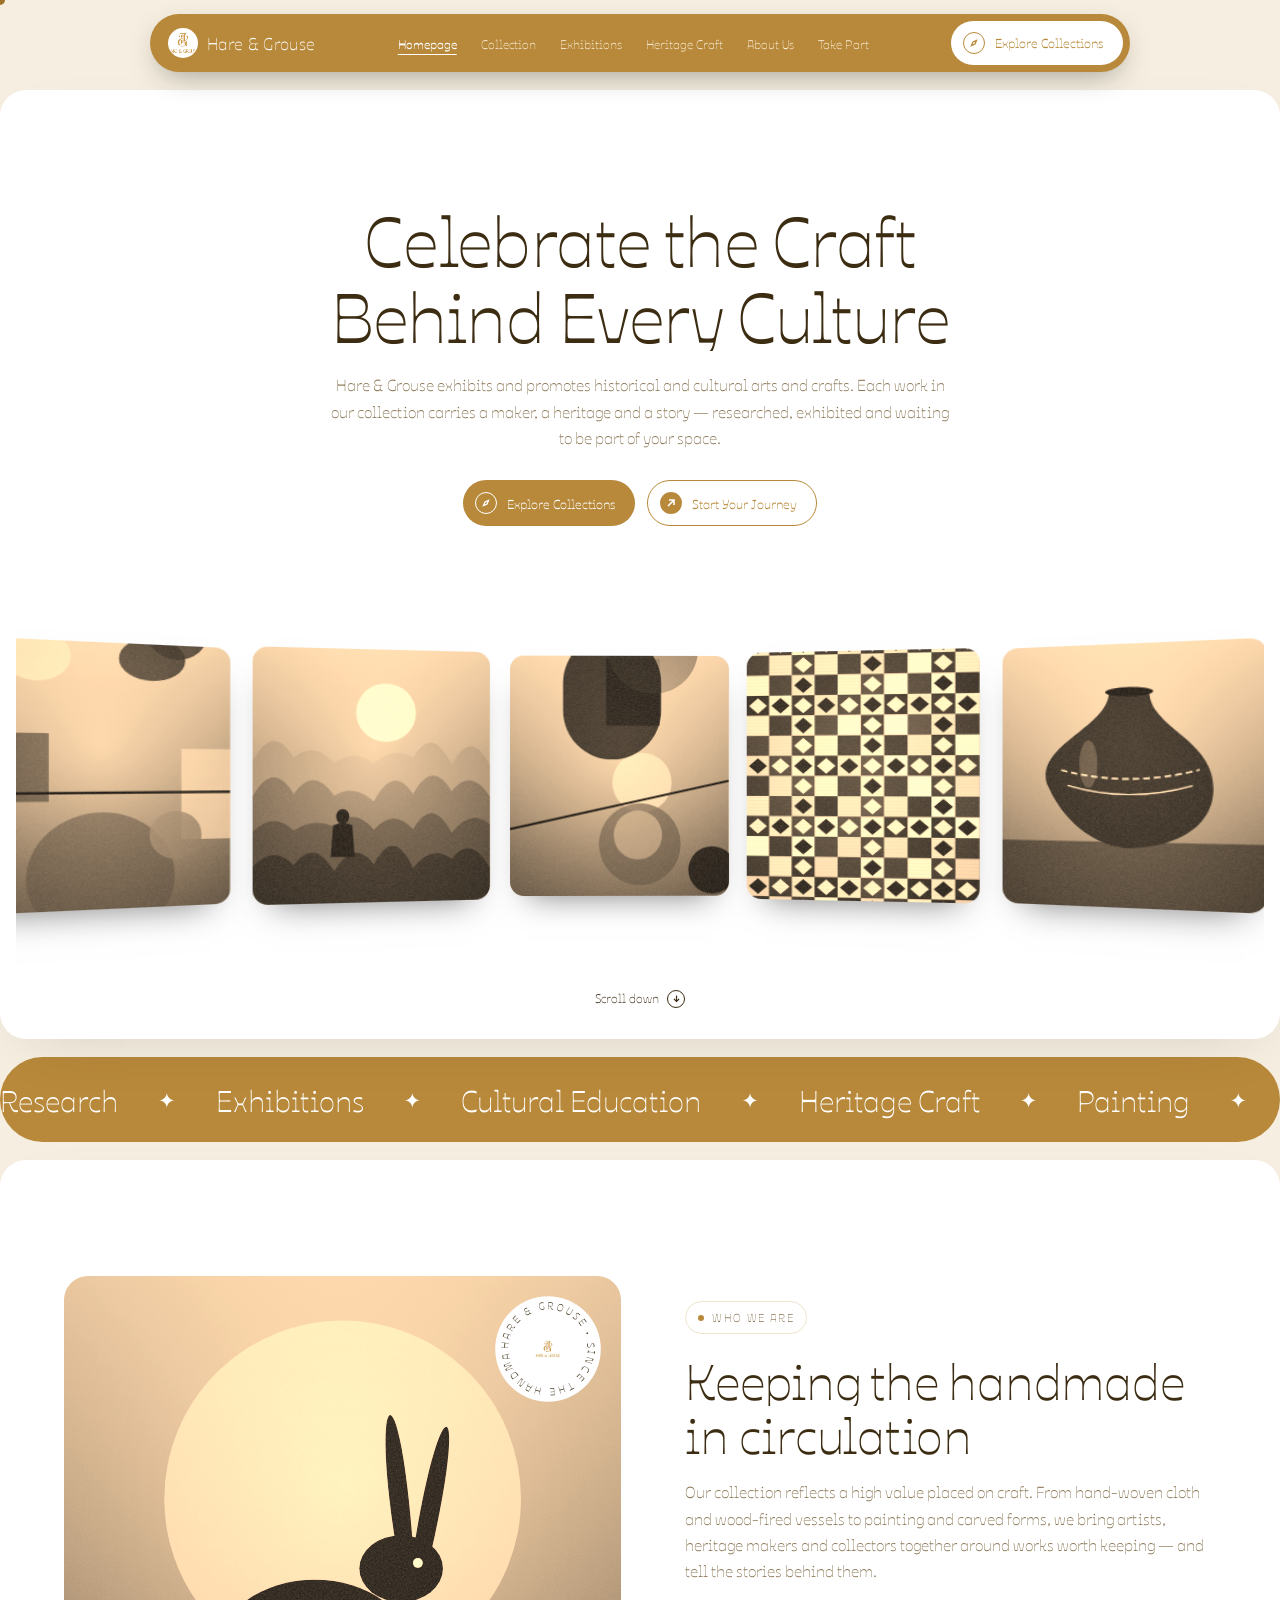
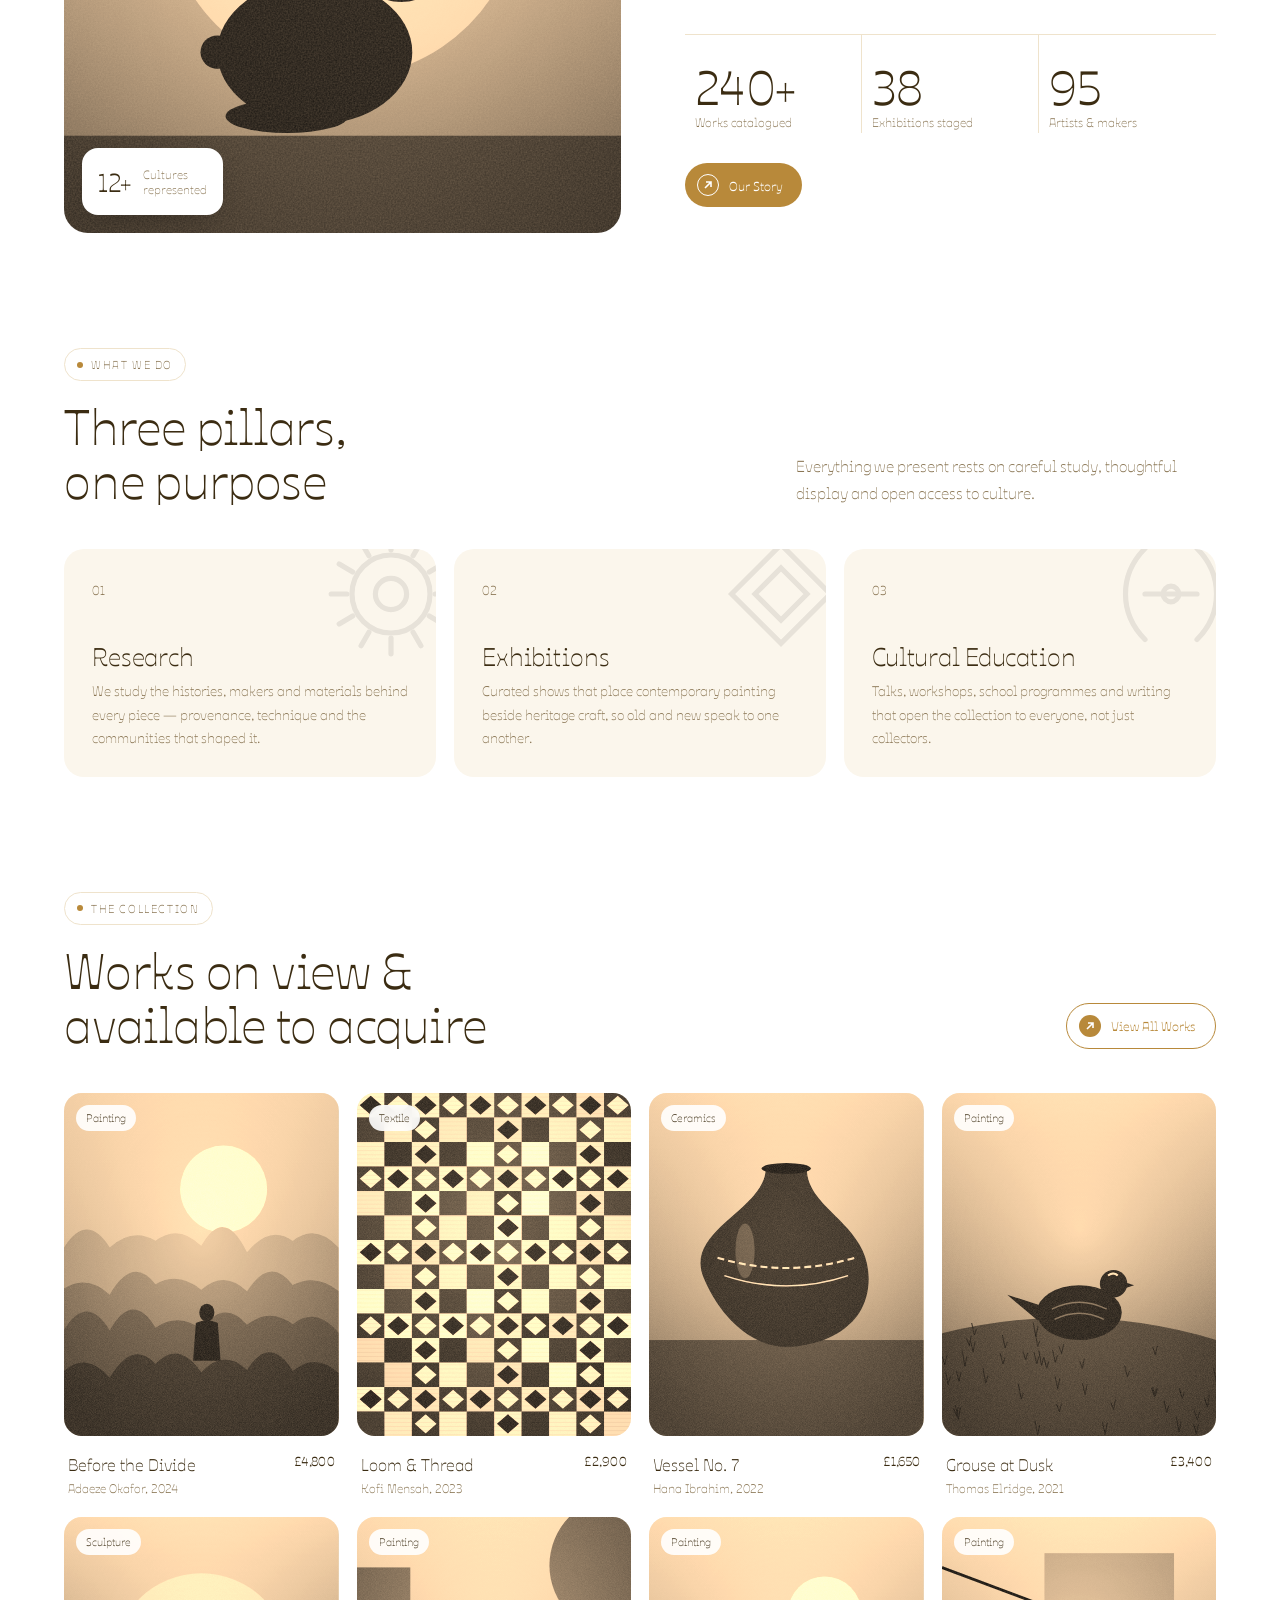
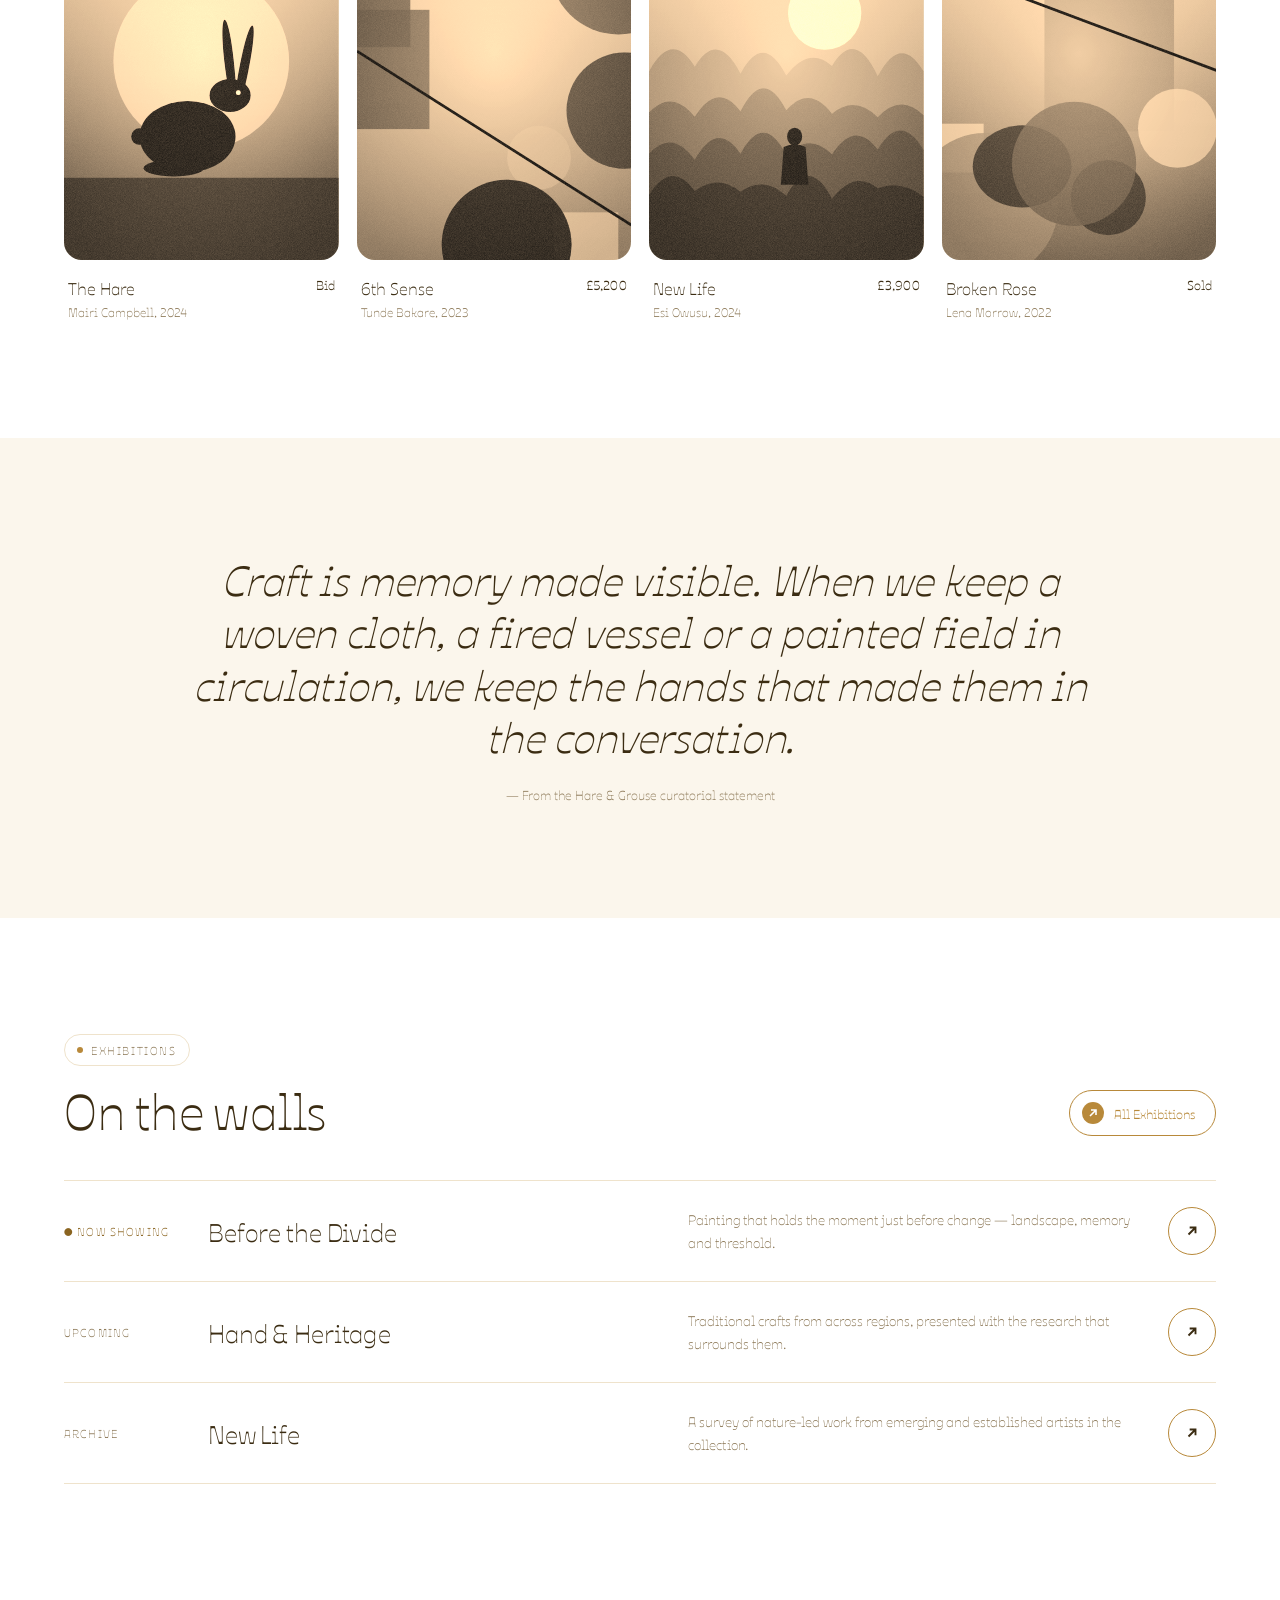
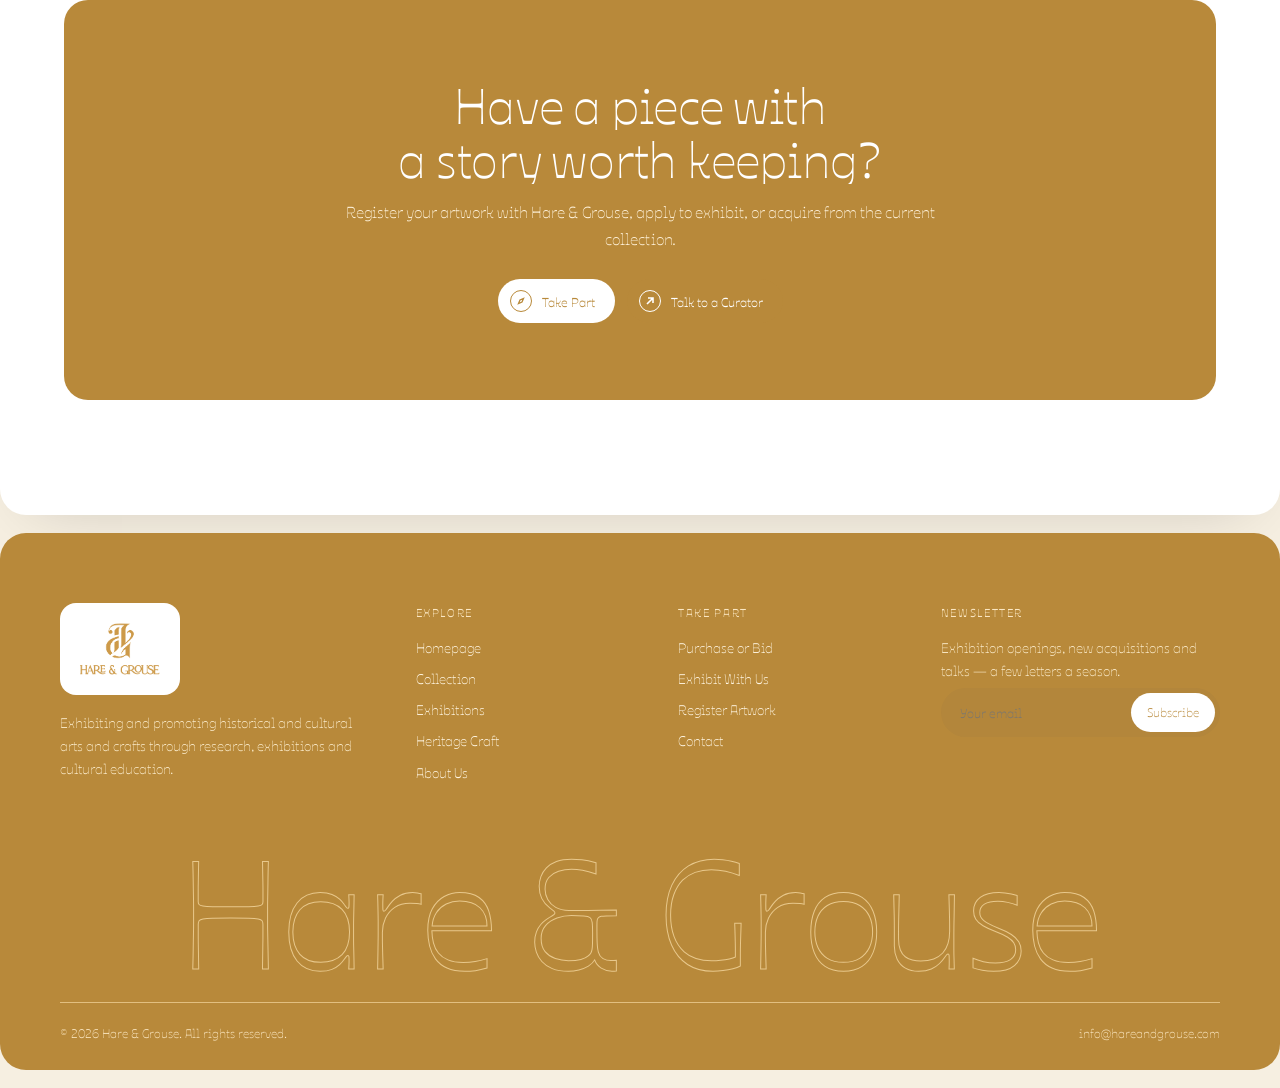
==== commit 4fd75ad2: "Switch palette to white and gold and use Ojuju as the site font Co-Authored-By: Claude Opus 5.5 <nor" ====
--- a/index.html
+++ b/index.html
@@ -7,7 +7,7 @@
 <meta name="description" content="Hare & Grouse exhibits and promotes historical and cultural arts and crafts through research, exhibitions and cultural education.">
 <link rel="icon" href="assets/logo.png">
 <link rel="preconnect" href="https://fonts.googleapis.com"><link rel="preconnect" href="https://fonts.gstatic.com" crossorigin>
-<link href="https://fonts.googleapis.com/css2?family=Righteous&family=Cormorant+Garamond:ital,wght@1,400;1,500&family=Inter:wght@400;500;600&display=swap" rel="stylesheet">
+<link href="https://fonts.googleapis.com/css2?family=Ojuju:wght@200..800&display=swap" rel="stylesheet">
 <link rel="stylesheet" href="css/style.css">
 </head>
 <body data-page="home">
@@ -27,7 +27,7 @@
 <main class="shell">
 <section class="section" id="intro"><div class="pattern fade"></div>
   <div class="feature">
-    <div class="visual reveal" data-art="4,4"><svg class="rotor" viewBox="0 0 100 100"><defs><path id="cp" d="M50 50m-36 0a36 36 0 1 1 72 0a36 36 0 1 1-72 0"/></defs><circle cx="50" cy="50" r="48" fill="#fff"/><text font-size="9.2" letter-spacing="2.2" font-family="Inter" fill="#0d0d0d"><textPath href="#cp">HARE &amp; GROUSE • SINCE THE HANDMADE •</textPath></text><image href="assets/logo.png" x="36" y="33" width="28" height="34"/></svg>
+    <div class="visual reveal" data-art="4,4"><svg class="rotor" viewBox="0 0 100 100"><defs><path id="cp" d="M50 50m-36 0a36 36 0 1 1 72 0a36 36 0 1 1-72 0"/></defs><circle cx="50" cy="50" r="48" fill="#fff"/><text font-size="9.2" letter-spacing="2.2" font-family="Ojuju" fill="#3b2c12"><textPath href="#cp">HARE &amp; GROUSE • SINCE THE HANDMADE •</textPath></text><image href="assets/logo.png" x="36" y="33" width="28" height="34"/></svg>
       <div class="badge"><b data-count="12" data-suffix="+">0</b><span>Cultures<br>represented</span></div></div>
     <div>
       <span class="eyebrow reveal">Who we are</span>
--- a/css/style.css
+++ b/css/style.css
@@ -1,10 +1,10 @@
 :root{
-  --bg:#e9e9e9; --card:#fff; --ink:#0d0d0d; --muted:#6b6b6b; --soft:#f3f3f1;
-  --line:#e6e6e2; --gold:#c99a4a; --gold-d:#a67a2e;
+  --bg:#f6efe1; --card:#fff; --ink:#3b2c12; --muted:#8a7654; --soft:#fbf6ec; --dark:#b8893a;
+  --line:#efe3cc; --gold:#a67a2e; --gold-d:#8a6420;
   --r:26px; --ease:cubic-bezier(.2,.8,.2,1);
-  --display:'Righteous','Syne',system-ui,sans-serif;
-  --serif:'Cormorant Garamond',Georgia,serif;
-  --sans:'Inter',system-ui,sans-serif;
+  --display:'Ojuju',system-ui,sans-serif;
+  --serif:'Ojuju',Georgia,serif;
+  --sans:'Ojuju',system-ui,sans-serif;
 }
 *{box-sizing:border-box;margin:0;padding:0}
 html{scroll-behavior:smooth}
@@ -15,7 +15,7 @@
 ::selection{background:var(--gold);color:#fff}
 
 /* ---------- preloader ---------- */
-#loader{position:fixed;inset:0;z-index:100;background:#0d0d0d;display:grid;place-items:center;transition:clip-path 1s var(--ease) .15s;clip-path:inset(0 0 0 0)}
+#loader{position:fixed;inset:0;z-index:100;background:var(--dark);display:grid;place-items:center;transition:clip-path 1s var(--ease) .15s;clip-path:inset(0 0 0 0)}
 #loader img{width:90px;animation:pulse 1.4s ease-in-out infinite}
 #loader.done{clip-path:inset(0 0 100% 0)}
 @keyframes pulse{50%{opacity:.4;transform:scale(.94)}}
@@ -27,20 +27,20 @@
 
 /* ---------- nav ---------- */
 .nav{position:sticky;top:14px;z-index:50;display:flex;justify-content:center;padding:0 16px;margin-top:14px;pointer-events:none}
-.nav-bar{pointer-events:auto;width:min(980px,100%);background:#0d0d0d;color:#fff;border-radius:999px;padding:7px 7px 7px 18px;display:flex;align-items:center;gap:20px;box-shadow:0 10px 30px -10px rgba(0,0,0,.4);transition:transform .5s var(--ease),width .5s var(--ease)}
+.nav-bar{pointer-events:auto;width:min(980px,100%);background:var(--dark);color:#fff;border-radius:999px;padding:7px 7px 7px 18px;display:flex;align-items:center;gap:20px;box-shadow:0 10px 30px -10px rgba(0,0,0,.4);transition:transform .5s var(--ease),width .5s var(--ease)}
 .nav.hide .nav-bar{transform:translateY(-140%)}
 .brand{display:flex;align-items:center;gap:9px;font-family:var(--display);font-size:17px;letter-spacing:.02em;white-space:nowrap}
 .brand img{width:30px;height:30px;border-radius:50%;background:#fff;object-fit:cover;object-position:50% 28%;padding:1px}
 .nav-links{display:flex;gap:4px;margin:0 auto;list-style:none}
-.nav-links a{white-space:nowrap;font-size:12.5px;padding:6px 10px;border-radius:999px;color:#bdbdbd;transition:color .25s,background .25s}
+.nav-links a{white-space:nowrap;font-size:12.5px;padding:6px 10px;border-radius:999px;color:#fff6e3;transition:color .25s,background .25s}
 .nav-links a:hover{color:#fff}
 .nav-links a.active{color:#fff;font-weight:600}
 .menu-btn{display:none;width:38px;height:38px;border-radius:50%;background:#fff;position:relative}
-.menu-btn span{position:absolute;left:11px;right:11px;height:1.6px;background:#0d0d0d;transition:.35s var(--ease)}
+.menu-btn span{position:absolute;left:11px;right:11px;height:1.6px;background:var(--dark);transition:.35s var(--ease)}
 .menu-btn span:nth-child(1){top:15px}.menu-btn span:nth-child(2){top:21px}
 .menu-open .menu-btn span:nth-child(1){top:18px;transform:rotate(45deg)}
 .menu-open .menu-btn span:nth-child(2){top:18px;transform:rotate(-45deg)}
-.mobile-menu{position:fixed;inset:0;z-index:45;background:#0d0d0d;color:#fff;display:flex;flex-direction:column;justify-content:center;padding:90px 28px 40px;gap:4px;clip-path:circle(0 at calc(100% - 44px) 38px);transition:clip-path .7s var(--ease)}
+.mobile-menu{position:fixed;inset:0;z-index:45;background:var(--dark);color:#fff;display:flex;flex-direction:column;justify-content:center;padding:90px 28px 40px;gap:4px;clip-path:circle(0 at calc(100% - 44px) 38px);transition:clip-path .7s var(--ease)}
 .menu-open .mobile-menu{clip-path:circle(150% at calc(100% - 44px) 38px)}
 .mobile-menu a{font-family:var(--display);font-size:clamp(30px,9vw,48px);line-height:1.25;opacity:0;transform:translateY(20px);transition:.5s var(--ease)}
 .menu-open .mobile-menu a{opacity:1;transform:none}
@@ -53,13 +53,13 @@
 .btn .ico svg{width:12px;height:12px}
 .btn:hover .ico{transform:rotate(45deg)}
 .btn:hover{transform:translateY(-2px)}
-.btn-dark{background:#0d0d0d;color:#fff}.btn-dark .ico{border:1.3px solid #fff}
-.btn-light{background:#fff;color:#0d0d0d;border:1.6px solid #0d0d0d}.btn-light .ico{background:#0d0d0d;color:#fff}
-.btn-pill{background:#fff;color:#0d0d0d}.btn-pill .ico{border:1.3px solid #0d0d0d}
+.btn-dark{background:var(--dark);color:#fff}.btn-dark .ico{border:1.3px solid #fff}
+.btn-light{background:#fff;color:var(--dark);border:1.6px solid var(--dark)}.btn-light .ico{background:var(--dark);color:#fff}
+.btn-pill{background:#fff;color:var(--dark)}.btn-pill .ico{border:1.3px solid var(--dark)}
 .btn::after{content:"";position:absolute;inset:0;z-index:-1;background:var(--gold);transform:translateY(101%);border-radius:inherit;transition:transform .45s var(--ease)}
 .btn:hover::after{transform:none}
 .btn-light:hover,.btn-pill:hover{color:#fff}.btn-light:hover .ico,.btn-pill:hover .ico{border-color:#fff;background:transparent}
-.btn-dark:hover{color:#0d0d0d}.btn-dark:hover .ico{border-color:#0d0d0d}
+.btn-dark:hover{color:var(--dark)}.btn-dark:hover .ico{border-color:var(--dark)}
 
 /* ---------- pattern backdrop ---------- */
 .pattern{position:absolute;inset:0;pointer-events:none;z-index:0;opacity:.06;background-repeat:repeat;background-size:360px}
@@ -96,8 +96,8 @@
 .hero h1{max-width:900px;margin:0 auto 20px}
 .hero .lead{margin:0 auto 30px}
 .cta-row{display:flex;gap:12px;justify-content:center;flex-wrap:wrap}
-.scroll-hint{display:inline-flex;align-items:center;gap:8px;font-size:12.5px;margin-top:22px;color:#333}
-.scroll-hint i{width:18px;height:18px;border:1.2px solid #333;border-radius:50%;display:grid;place-items:center;animation:bob 1.8s ease-in-out infinite}
+.scroll-hint{display:inline-flex;align-items:center;gap:8px;font-size:12.5px;margin-top:22px;color:var(--ink)}
+.scroll-hint i{width:18px;height:18px;border:1.2px solid var(--ink);border-radius:50%;display:grid;place-items:center;animation:bob 1.8s ease-in-out infinite}
 .scroll-hint i svg{width:9px}
 @keyframes bob{50%{transform:translateY(4px)}}
 
@@ -105,7 +105,7 @@
 .curve{position:relative;width:100%;height:clamp(250px,30vw,380px);margin-top:clamp(36px,5vw,60px);perspective:1100px;overflow:hidden;cursor:grab;touch-action:pan-y;user-select:none}
 .curve.dragging{cursor:grabbing}
 .curve-track{position:absolute;inset:0;transform-style:preserve-3d}
-.curve-card{position:absolute;left:50%;top:50%;width:clamp(130px,17vw,220px);aspect-ratio:1/1.1;border-radius:14px;overflow:hidden;background:#ddd;box-shadow:0 18px 30px -18px rgba(0,0,0,.5);backface-visibility:hidden;will-change:transform}
+.curve-card{position:absolute;left:50%;top:50%;width:clamp(130px,17vw,220px);aspect-ratio:1/1.1;border-radius:14px;overflow:hidden;background:#fff3dc;box-shadow:0 18px 30px -18px rgba(0,0,0,.5);backface-visibility:hidden;will-change:transform}
 .curve-card svg{width:100%;height:100%}
 .curve-card figcaption{position:absolute;left:10px;right:10px;bottom:10px;color:#fff;font-size:11px;display:flex;justify-content:space-between;opacity:0;transform:translateY(8px);transition:.4s var(--ease)}
 .curve-card:hover figcaption{opacity:1;transform:none}
@@ -114,7 +114,7 @@
 .curve-card figcaption{z-index:1}
 
 /* ---------- marquee ---------- */
-.marquee{background:#0d0d0d;color:#fff;overflow:hidden;padding:18px 0;white-space:nowrap}
+.marquee{background:var(--dark);color:#fff;overflow:hidden;padding:18px 0;white-space:nowrap}
 .marquee-inner{display:inline-flex;gap:40px;animation:marq 32s linear infinite;font-family:var(--display);font-size:clamp(20px,2.6vw,30px)}
 .marquee-inner span{display:inline-flex;align-items:center;gap:40px}
 .marquee-inner span::after{content:"✦";color:var(--gold);font-size:.7em}
@@ -133,17 +133,17 @@
 .pillar h3{margin:40px 0 10px}
 .pillar p{color:var(--muted);font-size:14px}
 .pillar .glyph{position:absolute;right:-20px;top:-20px;width:130px;opacity:.08;transition:transform 1s var(--ease),opacity .4s}
-.pillar:hover{background:#0d0d0d;color:#fff;transform:translateY(-6px)}
-.pillar:hover p,.pillar:hover .num{color:#aaa}
+.pillar:hover{background:var(--dark);color:#fff;transform:translateY(-6px)}
+.pillar:hover p,.pillar:hover .num{color:#fff3dc}
 .pillar:hover .glyph{opacity:.25;transform:rotate(60deg) scale(1.1)}
 .pillar:hover .glyph *{stroke:var(--gold)}
 
 .art-card{position:relative;cursor:pointer}
-.art-card .frame{border-radius:18px;overflow:hidden;aspect-ratio:4/5;background:#ddd;position:relative}
+.art-card .frame{border-radius:18px;overflow:hidden;aspect-ratio:4/5;background:#fff3dc;position:relative}
 .art-card .frame svg{width:100%;height:100%;transition:transform 1.2s var(--ease),filter .6s}
 .art-card:hover .frame svg{transform:scale(1.07)}
 .art-card .tag{position:absolute;top:12px;left:12px;background:rgba(255,255,255,.9);backdrop-filter:blur(6px);font-size:11px;padding:4px 10px;border-radius:999px;z-index:1}
-.art-card .quick{position:absolute;right:12px;bottom:12px;width:42px;height:42px;border-radius:50%;background:#0d0d0d;color:#fff;display:grid;place-items:center;transform:scale(0) rotate(-90deg);transition:transform .5s var(--ease);z-index:1}
+.art-card .quick{position:absolute;right:12px;bottom:12px;width:42px;height:42px;border-radius:50%;background:var(--dark);color:#fff;display:grid;place-items:center;transform:scale(0) rotate(-90deg);transition:transform .5s var(--ease);z-index:1}
 .art-card:hover .quick{transform:none}
 .art-card .quick svg{width:14px}
 .art-card .meta{display:flex;justify-content:space-between;gap:10px;padding:14px 4px 0}
@@ -153,9 +153,9 @@
 
 /* filter pills */
 .filters{display:flex;gap:8px;flex-wrap:wrap}
-.chip{padding:8px 16px;border-radius:999px;border:1.4px solid #0d0d0d;font-size:12.5px;transition:.3s}
-.chip:hover{background:#f0f0f0}
-.chip.on{background:#0d0d0d;color:#fff}
+.chip{padding:8px 16px;border-radius:999px;border:1.4px solid var(--dark);font-size:12.5px;transition:.3s}
+.chip:hover{background:#fbf1dc}
+.chip.on{background:var(--dark);color:#fff}
 .art-card.hidden{display:none}
 
 /* split feature */
@@ -184,10 +184,10 @@
 .exh .status.now{color:var(--gold-d)}
 .exh h3{transition:transform .5s var(--ease)}
 .exh p{color:var(--muted);font-size:14px}
-.exh .arrow{width:48px;height:48px;border-radius:50%;border:1.4px solid #0d0d0d;display:grid;place-items:center;transition:.45s var(--ease)}
+.exh .arrow{width:48px;height:48px;border-radius:50%;border:1.4px solid var(--dark);display:grid;place-items:center;transition:.45s var(--ease)}
 .exh .arrow svg{width:14px}
 .exh:hover{padding-inline:18px}
-.exh:hover .arrow{background:#0d0d0d;color:#fff;transform:rotate(-45deg)}
+.exh:hover .arrow{background:var(--dark);color:#fff;transform:rotate(-45deg)}
 .exh-thumb{position:fixed;width:240px;aspect-ratio:4/5;border-radius:16px;overflow:hidden;pointer-events:none;z-index:40;opacity:0;transform:translate(-50%,-50%) scale(.6) rotate(-6deg);transition:opacity .35s,transform .5s var(--ease)}
 .exh-thumb.on{opacity:1;transform:translate(-50%,-50%) scale(1) rotate(-3deg)}
 .exh-thumb svg{width:100%;height:100%}
@@ -199,7 +199,7 @@
 .ex-card:hover > svg{transform:scale(1.06)}
 .ex-card::before{content:"";position:absolute;inset:0;background:linear-gradient(transparent 30%,rgba(0,0,0,.8));z-index:1}
 .ex-card .body{position:relative;z-index:2;padding:32px;max-width:600px}
-.ex-card .body p{color:#ddd;margin:8px 0 20px;font-size:14px}
+.ex-card .body p{color:#fff3dc;margin:8px 0 20px;font-size:14px}
 .ex-card .when{display:inline-block;font-size:11.5px;letter-spacing:.1em;text-transform:uppercase;padding:5px 12px;border:1px solid rgba(255,255,255,.5);border-radius:999px;margin-bottom:14px}
 
 /* timeline */
@@ -207,7 +207,7 @@
 .timeline::before{content:"";position:absolute;left:18px;top:0;bottom:0;width:1.5px;background:var(--line)}
 .timeline .prog{position:absolute;left:18px;top:0;width:1.5px;background:var(--gold);height:0}
 .t-item{position:relative;padding:0 0 44px 64px}
-.t-item::before{content:"";position:absolute;left:11px;top:6px;width:16px;height:16px;border-radius:50%;background:#fff;border:1.5px solid #0d0d0d;transition:.4s}
+.t-item::before{content:"";position:absolute;left:11px;top:6px;width:16px;height:16px;border-radius:50%;background:#fff;border:1.5px solid var(--dark);transition:.4s}
 .t-item.in::before{background:var(--gold);border-color:var(--gold)}
 .t-item .yr{font-family:var(--display);font-size:13px;color:var(--gold-d)}
 .t-item h3{margin:4px 0 6px}
@@ -215,15 +215,15 @@
 
 /* steps / forms */
 .step{border:1.4px solid var(--line);border-radius:20px;padding:28px;transition:.4s var(--ease);background:#fff}
-.step:hover{border-color:#0d0d0d;transform:translateY(-4px)}
-.step .n{width:42px;height:42px;border-radius:50%;background:#0d0d0d;color:#fff;display:grid;place-items:center;font-family:var(--display);margin-bottom:26px}
+.step:hover{border-color:var(--dark);transform:translateY(-4px)}
+.step .n{width:42px;height:42px;border-radius:50%;background:var(--dark);color:#fff;display:grid;place-items:center;font-family:var(--display);margin-bottom:26px}
 .step h3{margin-bottom:8px}
 .step p{color:var(--muted);font-size:14px}
 
 .tabs{display:inline-flex;background:var(--soft);padding:5px;border-radius:999px;gap:4px;position:relative;flex-wrap:wrap}
 .tab{padding:10px 18px;border-radius:999px;font-size:13px;position:relative;z-index:1;transition:color .3s}
 .tab.on{color:#fff}
-.tabs .pill{position:absolute;top:5px;bottom:5px;background:#0d0d0d;border-radius:999px;transition:.5s var(--ease);z-index:0}
+.tabs .pill{position:absolute;top:5px;bottom:5px;background:var(--dark);border-radius:999px;transition:.5s var(--ease);z-index:0}
 .panel{display:none;animation:fadeUp .6s var(--ease)}
 .panel.on{display:block}
 @keyframes fadeUp{from{opacity:0;transform:translateY(16px)}}
@@ -235,17 +235,17 @@
 .field input,.field textarea,.field select{width:100%;font:inherit;font-size:14px;padding:22px 18px 10px;border:1.4px solid var(--line);border-radius:16px;background:var(--soft);transition:.3s;outline:none;appearance:none}
 .field textarea{min-height:130px;resize:vertical}
 .field label{position:absolute;left:19px;top:16px;font-size:14px;color:var(--muted);pointer-events:none;transition:.3s var(--ease)}
-.field input:focus,.field textarea:focus,.field select:focus{border-color:#0d0d0d;background:#fff}
+.field input:focus,.field textarea:focus,.field select:focus{border-color:var(--dark);background:#fff}
 .field input:focus + label,.field input:not(:placeholder-shown) + label,.field textarea:focus + label,.field textarea:not(:placeholder-shown) + label,.field select + label{top:6px;font-size:11px}
 .form-note{font-size:13px;color:var(--gold-d);min-height:20px}
 
 /* faq */
 .faq-item{border-bottom:1px solid var(--line)}
 .faq-q{width:100%;display:flex;justify-content:space-between;align-items:center;gap:20px;padding:22px 0;text-align:left;font-family:var(--display);font-size:clamp(16px,1.7vw,20px)}
-.faq-q i{width:34px;height:34px;flex:none;border-radius:50%;border:1.4px solid #0d0d0d;position:relative;transition:.4s var(--ease)}
+.faq-q i{width:34px;height:34px;flex:none;border-radius:50%;border:1.4px solid var(--dark);position:relative;transition:.4s var(--ease)}
 .faq-q i::before,.faq-q i::after{content:"";position:absolute;left:50%;top:50%;width:12px;height:1.5px;background:currentColor;transform:translate(-50%,-50%)}
 .faq-q i::after{transform:translate(-50%,-50%) rotate(90deg);transition:.4s var(--ease)}
-.faq-item.open .faq-q i{background:#0d0d0d;color:#fff}
+.faq-item.open .faq-q i{background:var(--dark);color:#fff}
 .faq-item.open .faq-q i::after{transform:translate(-50%,-50%) rotate(0)}
 .faq-a{display:grid;grid-template-rows:0fr;transition:grid-template-rows .5s var(--ease)}
 .faq-a > div{overflow:hidden;color:var(--muted);font-size:14.5px}
@@ -267,14 +267,14 @@
 .crumbs a:hover{color:var(--ink)}
 
 /* CTA band */
-.cta-band{background:#0d0d0d;color:#fff;border-radius:24px;padding:clamp(40px,6vw,80px) clamp(22px,5vw,64px);position:relative;overflow:hidden;text-align:center}
+.cta-band{background:var(--dark);color:#fff;border-radius:24px;padding:clamp(40px,6vw,80px) clamp(22px,5vw,64px);position:relative;overflow:hidden;text-align:center}
 .cta-band .pattern{opacity:.08;filter:invert(1)}
-.cta-band .lead{color:#aaa;margin:14px auto 28px}
+.cta-band .lead{color:#fff3dc;margin:14px auto 28px}
 .cta-band > *{position:relative}
 
 /* modal */
 .modal{position:fixed;inset:0;z-index:80;display:grid;place-items:center;padding:16px;visibility:hidden}
-.modal .scrim{position:absolute;inset:0;background:rgba(10,10,10,.6);backdrop-filter:blur(6px);opacity:0;transition:.4s}
+.modal .scrim{position:absolute;inset:0;background:rgba(59,44,18,.55);backdrop-filter:blur(6px);opacity:0;transition:.4s}
 .modal .box{position:relative;background:#fff;border-radius:24px;width:min(920px,100%);max-height:90svh;overflow:auto;display:grid;grid-template-columns:1fr 1fr;transform:translateY(40px) scale(.96);opacity:0;transition:.5s var(--ease)}
 .modal.on{visibility:visible}.modal.on .scrim{opacity:1}.modal.on .box{transform:none;opacity:1}
 .modal .m-art svg{width:100%;height:100%;min-height:320px}
@@ -286,23 +286,23 @@
 @media(max-width:700px){.modal .box{grid-template-columns:1fr}.modal .m-art svg{min-height:260px;max-height:320px}}
 
 /* footer */
-.footer{background:#0d0d0d;color:#fff;border-radius:var(--r);max-width:1320px;margin:18px auto;padding:clamp(40px,6vw,70px) clamp(20px,5vw,60px) 26px;position:relative;overflow:hidden}
+.footer{background:var(--dark);color:#fff;border-radius:var(--r);max-width:1320px;margin:18px auto;padding:clamp(40px,6vw,70px) clamp(20px,5vw,60px) 26px;position:relative;overflow:hidden}
 @media(max-width:700px){.footer{margin:10px;border-radius:20px}}
-.footer .big{font-family:var(--display);font-size:clamp(46px,12vw,170px);line-height:.9;letter-spacing:-.01em;color:transparent;-webkit-text-stroke:1px #444;white-space:nowrap;margin-top:50px;text-align:center;transition:color .6s}
+.footer .big{font-family:var(--display);font-size:clamp(46px,12vw,170px);line-height:.9;letter-spacing:-.01em;color:transparent;-webkit-text-stroke:1px #e8c88c;white-space:nowrap;margin-top:50px;text-align:center;transition:color .6s}
 .footer .big:hover{color:var(--gold);-webkit-text-stroke-color:var(--gold)}
 .foot-grid{display:grid;grid-template-columns:1.4fr 1fr 1fr 1.2fr;gap:30px}
 @media(max-width:860px){.foot-grid{grid-template-columns:1fr 1fr}}
-.foot-grid h5{font-size:11.5px;letter-spacing:.14em;text-transform:uppercase;color:#777;margin-bottom:14px;font-weight:500}
-.foot-grid ul{list-style:none;display:grid;gap:8px;font-size:14px;color:#ccc}
+.foot-grid h5{font-size:11.5px;letter-spacing:.14em;text-transform:uppercase;color:#fbe7c2;margin-bottom:14px;font-weight:500}
+.foot-grid ul{list-style:none;display:grid;gap:8px;font-size:14px;color:#fff6e3}
 .foot-grid a:hover{color:var(--gold)}
 .foot-logo{width:120px;margin-bottom:16px}
-.foot-grid p{color:#999;font-size:14px;max-width:300px}
-.news{display:flex;background:#1b1b1b;border-radius:999px;padding:5px;margin-top:6px}
+.foot-grid p{color:#fbeccc;font-size:14px;max-width:300px}
+.news{display:flex;background:#b3863b;border-radius:999px;padding:5px;margin-top:6px}
 .news input{flex:1;min-width:0;background:none;border:0;outline:none;color:#fff;padding:0 14px;font:inherit;font-size:13px}
-.news button{background:#fff;color:#0d0d0d;border-radius:999px;padding:9px 16px;font-size:12.5px;transition:.3s}
+.news button{background:#fff;color:var(--dark);border-radius:999px;padding:9px 16px;font-size:12.5px;transition:.3s}
 .news button:hover{background:var(--gold);color:#fff}
-.foot-bottom{display:flex;justify-content:space-between;flex-wrap:wrap;gap:10px;margin-top:30px;padding-top:20px;border-top:1px solid #222;font-size:12.5px;color:#777}
-.to-top{position:fixed;right:18px;bottom:18px;z-index:40;width:48px;height:48px;border-radius:50%;background:#0d0d0d;color:#fff;display:grid;place-items:center;transform:scale(0);transition:transform .5s var(--ease)}
+.foot-bottom{display:flex;justify-content:space-between;flex-wrap:wrap;gap:10px;margin-top:30px;padding-top:20px;border-top:1px solid #e2bf80;font-size:12.5px;color:#fbe7c2}
+.to-top{position:fixed;right:18px;bottom:18px;z-index:40;width:48px;height:48px;border-radius:50%;background:var(--dark);color:#fff;display:grid;place-items:center;transform:scale(0);transition:transform .5s var(--ease)}
 .to-top.on{transform:none}
 .to-top svg{width:14px}
 .to-top circle{transition:stroke-dashoffset .1s}
@@ -315,3 +315,16 @@
 @media(prefers-reduced-motion:reduce){*,*::before,*::after{animation:none!important;transition:none!important}.reveal{opacity:1;transform:none}.split-line > span{transform:none}}
 .feature .visual svg.rotor{width:110px;height:110px}
 @media(max-width:620px){.foot-grid{grid-template-columns:1fr}}
+
+/* gold-tinted artwork */
+.curve-card svg,.art-card .frame svg,.feature .visual>svg:first-child,.ex-card>svg,.m-art svg,.exh-thumb svg{filter:sepia(.65) saturate(1.5) hue-rotate(-8deg)}
+.pattern{filter:sepia(1) saturate(3)}
+.nav-links a.active{color:#fff;text-decoration:underline;text-underline-offset:5px}
+.footer .big:hover{color:#fff;-webkit-text-stroke-color:#fff}
+.btn::after{background:var(--gold-d)}
+.btn-dark:hover{color:#fff}.btn-dark:hover .ico{border-color:#fff}
+#loader{background:#fff}
+.foot-logo{background:#fff;border-radius:16px;padding:10px}
+.mobile-menu a.active{color:#fff;text-decoration:underline;text-underline-offset:8px}
+.marquee-inner span::after{color:#fff}
+.eyebrow::before{background:var(--dark)}
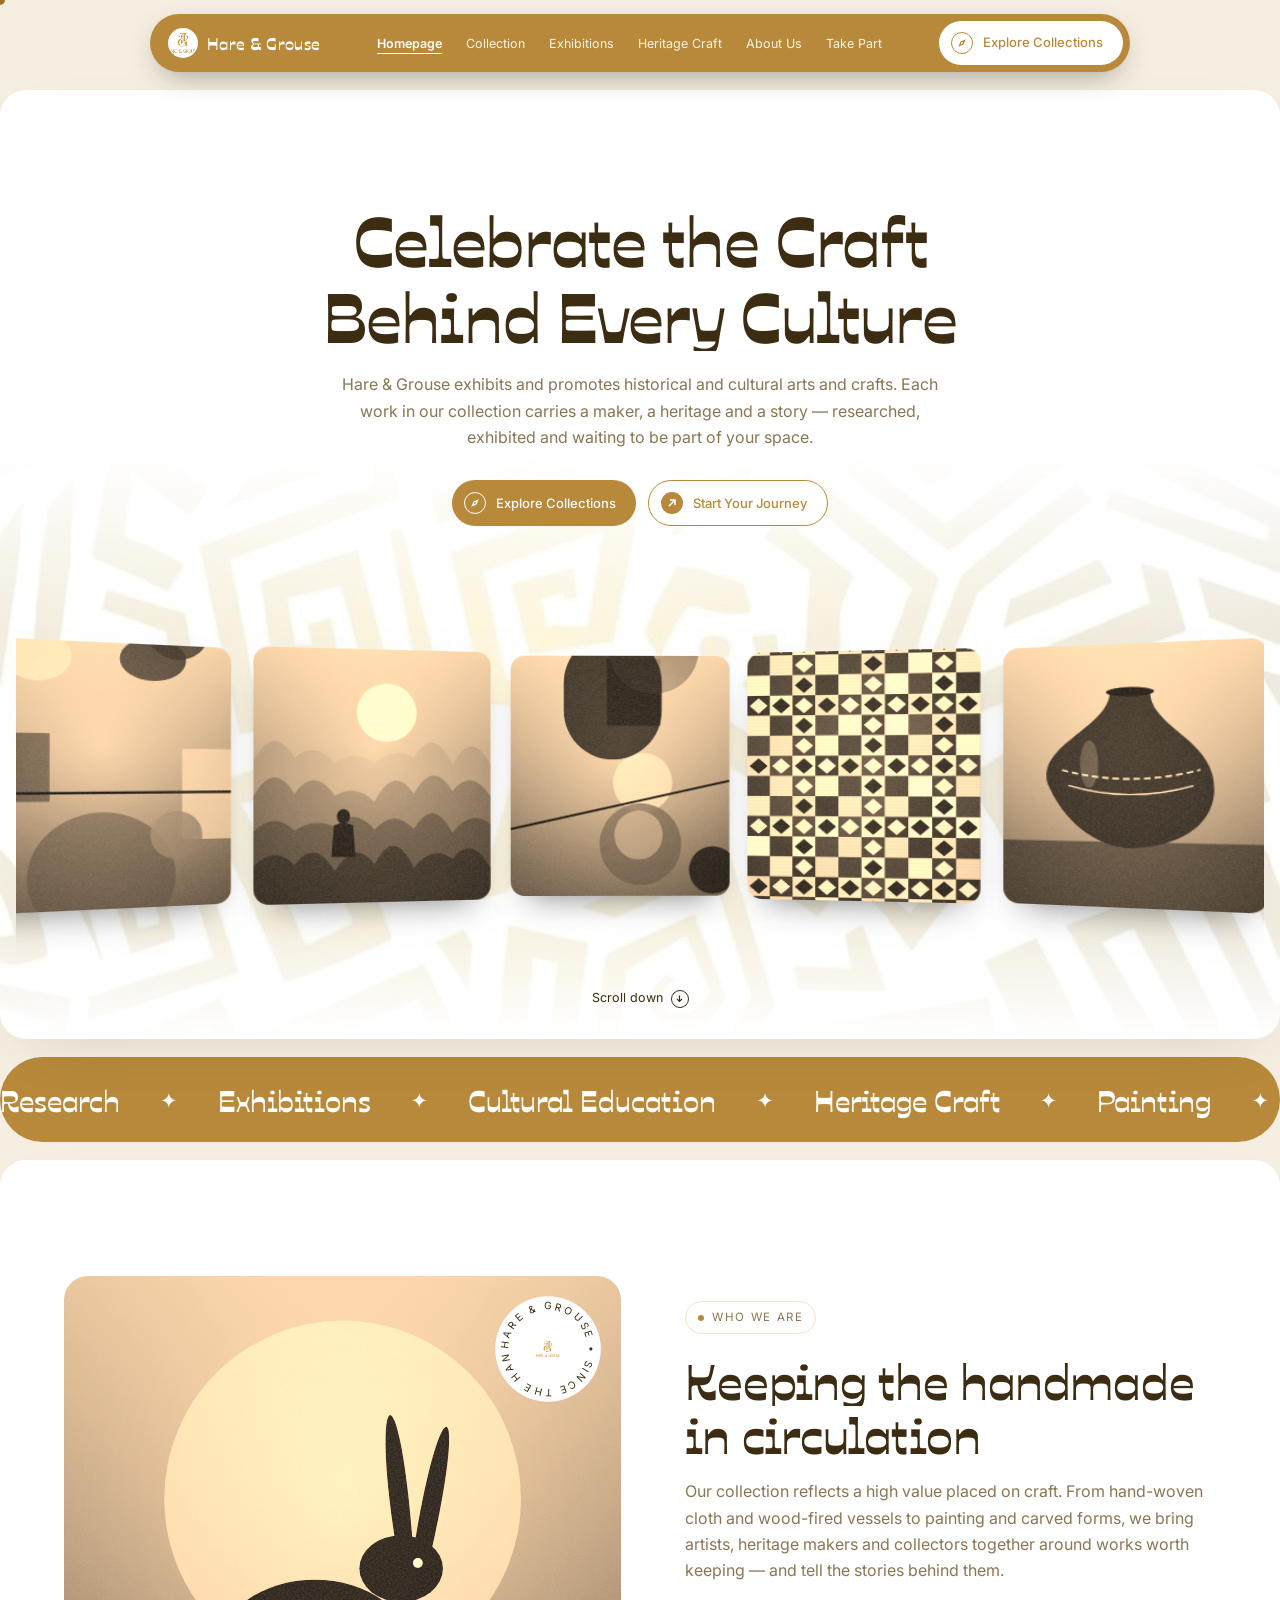
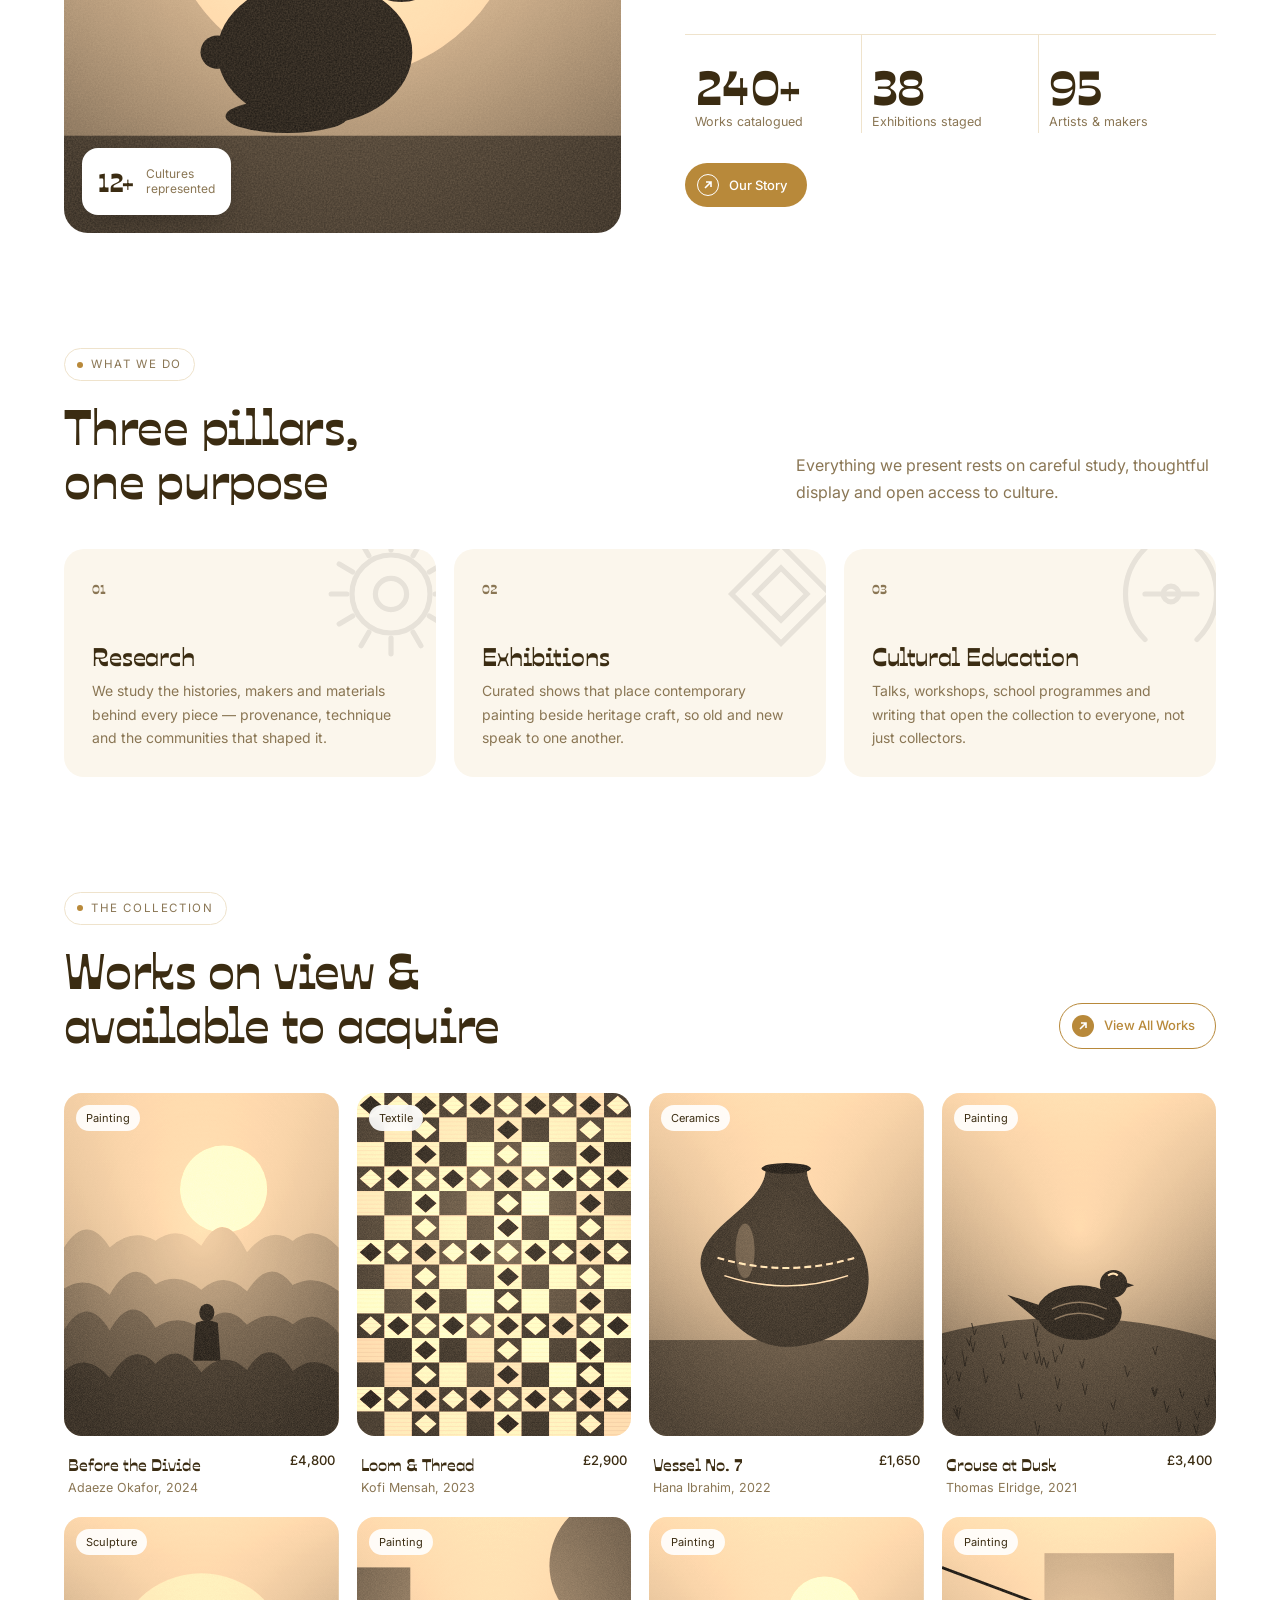
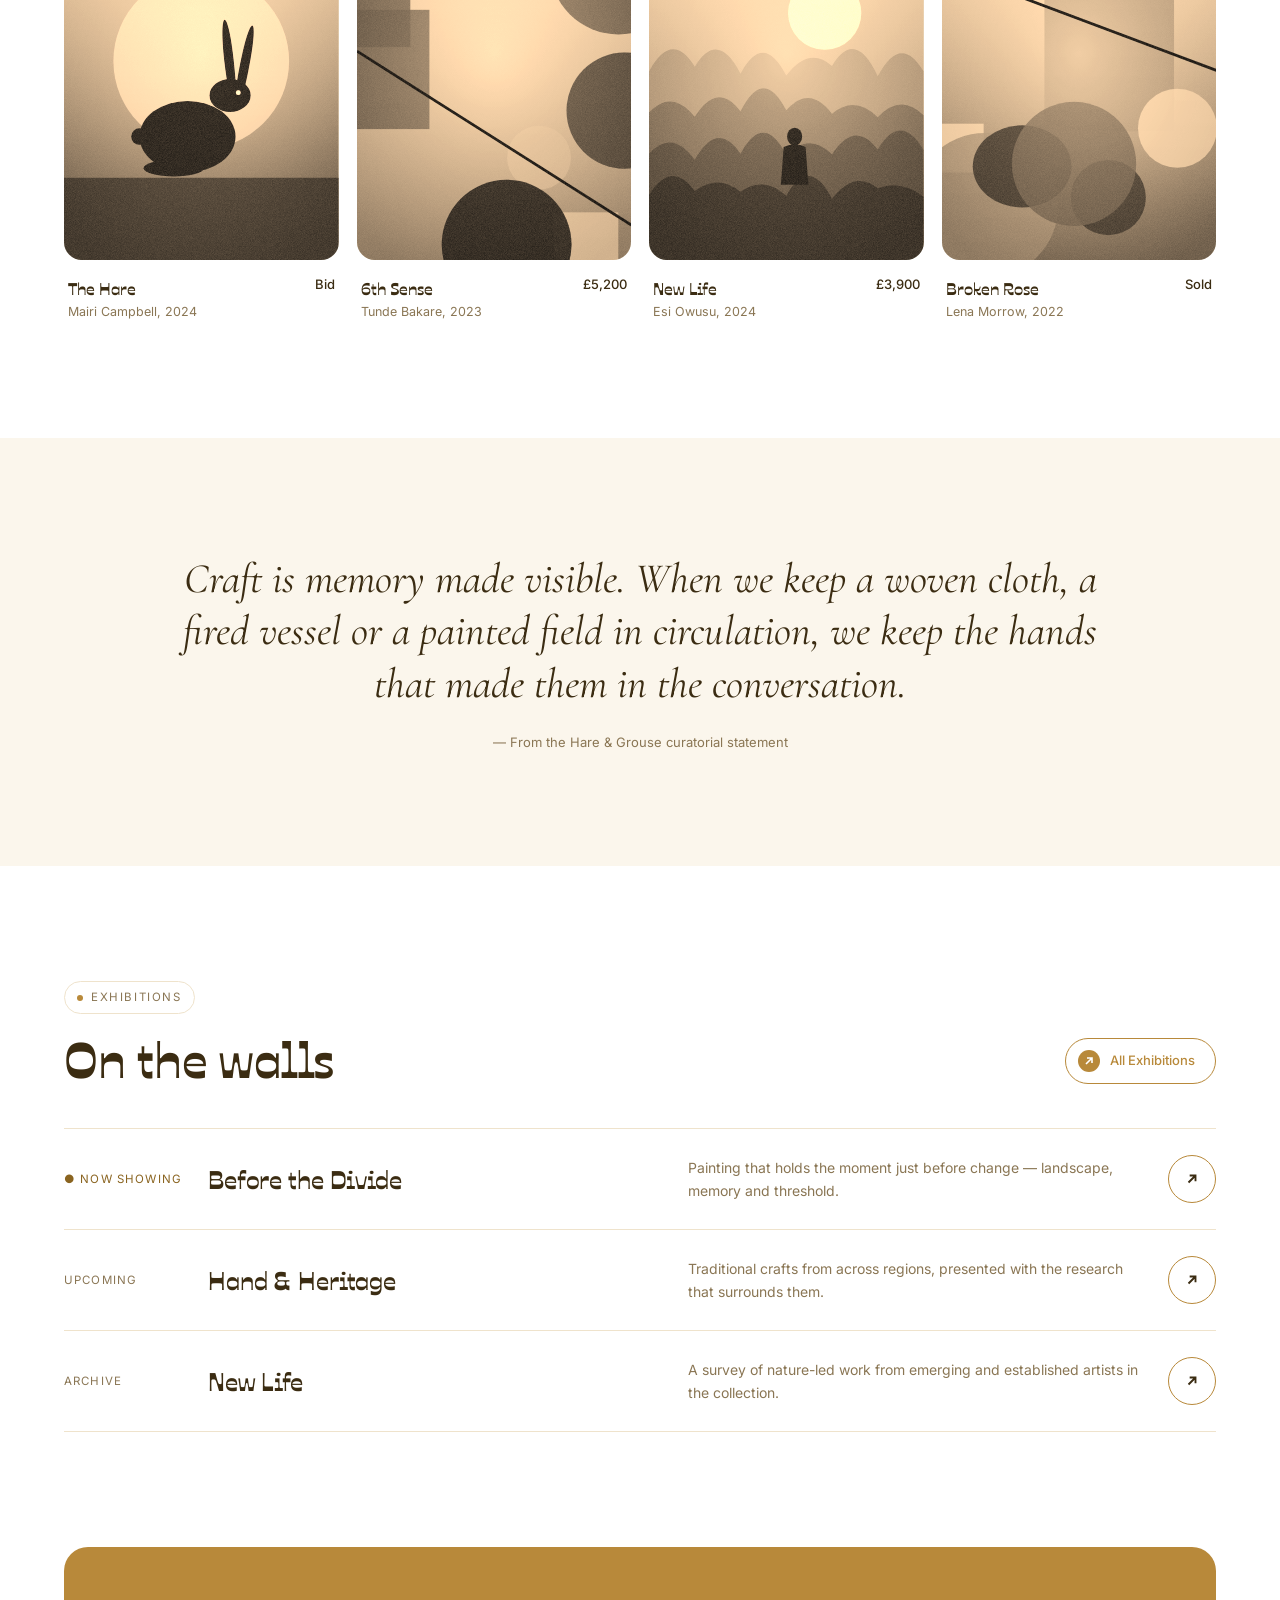
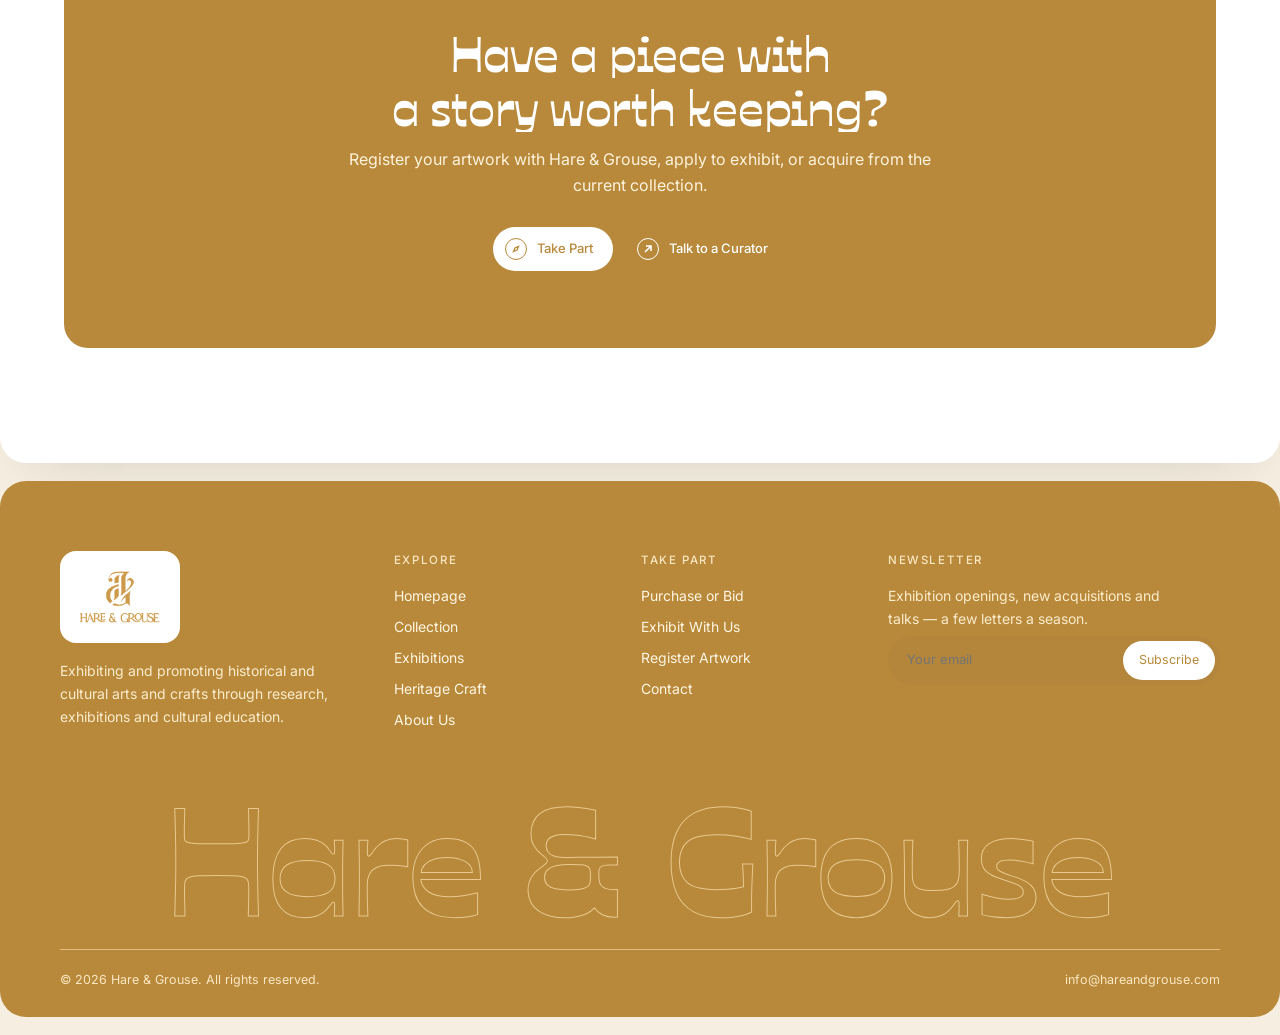
==== commit d41aae1d: "Add gold pattern behind hero carousel; bold Ojuju for headings only, restore body fonts Co-Authored-" ====
--- a/index.html
+++ b/index.html
@@ -7,13 +7,13 @@
 <meta name="description" content="Hare & Grouse exhibits and promotes historical and cultural arts and crafts through research, exhibitions and cultural education.">
 <link rel="icon" href="assets/logo.png">
 <link rel="preconnect" href="https://fonts.googleapis.com"><link rel="preconnect" href="https://fonts.gstatic.com" crossorigin>
-<link href="https://fonts.googleapis.com/css2?family=Ojuju:wght@200..800&display=swap" rel="stylesheet">
+<link href="https://fonts.googleapis.com/css2?family=Ojuju:wght@700&family=Cormorant+Garamond:ital,wght@1,400;1,500&family=Inter:wght@400;500;600&display=swap" rel="stylesheet">
 <link rel="stylesheet" href="css/style.css">
 </head>
 <body data-page="home">
 
 <main class="shell">
-<section class="hero"><div class="pattern fade"></div>
+<section class="hero"><div class="hero-bg"></div>
   <h1 class="display" data-split>Celebrate the Craft<br>Behind Every Culture</h1>
   <p class="lead reveal" data-d="2">Hare &amp; Grouse exhibits and promotes historical and cultural arts and crafts. Each work in our collection carries a maker, a heritage and a story — researched, exhibited and waiting to be part of your space.</p>
   <div class="cta-row reveal" data-d="3"><a href="collection.html" class="btn btn-dark"><span class="ico"><svg viewBox="0 0 12 12" fill="none" stroke="currentColor" stroke-width="1.3"><path d="M8.5 3.5 7 7 3.5 8.5 5 5z"/></svg></span>Explore Collections</a><a href="participate.html" class="btn btn-light"><span class="ico"><svg viewBox="0 0 12 12" fill="none" stroke="currentColor" stroke-width="1.6"><path d="M3 9L9 3M4 3h5v5"/></svg></span>Start Your Journey</a></div>
@@ -27,7 +27,7 @@
 <main class="shell">
 <section class="section" id="intro"><div class="pattern fade"></div>
   <div class="feature">
-    <div class="visual reveal" data-art="4,4"><svg class="rotor" viewBox="0 0 100 100"><defs><path id="cp" d="M50 50m-36 0a36 36 0 1 1 72 0a36 36 0 1 1-72 0"/></defs><circle cx="50" cy="50" r="48" fill="#fff"/><text font-size="9.2" letter-spacing="2.2" font-family="Ojuju" fill="#3b2c12"><textPath href="#cp">HARE &amp; GROUSE • SINCE THE HANDMADE •</textPath></text><image href="assets/logo.png" x="36" y="33" width="28" height="34"/></svg>
+    <div class="visual reveal" data-art="4,4"><svg class="rotor" viewBox="0 0 100 100"><defs><path id="cp" d="M50 50m-36 0a36 36 0 1 1 72 0a36 36 0 1 1-72 0"/></defs><circle cx="50" cy="50" r="48" fill="#fff"/><text font-size="9.2" letter-spacing="2.2" font-family="Inter" fill="#3b2c12"><textPath href="#cp">HARE &amp; GROUSE • SINCE THE HANDMADE •</textPath></text><image href="assets/logo.png" x="36" y="33" width="28" height="34"/></svg>
       <div class="badge"><b data-count="12" data-suffix="+">0</b><span>Cultures<br>represented</span></div></div>
     <div>
       <span class="eyebrow reveal">Who we are</span>
--- a/css/style.css
+++ b/css/style.css
@@ -3,8 +3,8 @@
   --line:#efe3cc; --gold:#a67a2e; --gold-d:#8a6420;
   --r:26px; --ease:cubic-bezier(.2,.8,.2,1);
   --display:'Ojuju',system-ui,sans-serif;
-  --serif:'Ojuju',Georgia,serif;
-  --sans:'Ojuju',system-ui,sans-serif;
+  --serif:'Cormorant Garamond',Georgia,serif;
+  --sans:'Inter',system-ui,sans-serif;
 }
 *{box-sizing:border-box;margin:0;padding:0}
 html{scroll-behavior:smooth}
@@ -328,3 +328,9 @@
 .mobile-menu a.active{color:#fff;text-decoration:underline;text-underline-offset:8px}
 .marquee-inner span::after{color:#fff}
 .eyebrow::before{background:var(--dark)}
+
+/* headers: bold Ojuju */
+.display,.brand,.mobile-menu a,.marquee-inner,.art-card .meta h4,.faq-q,.stats b,.feature .badge b,.footer .big,.pillar .num,.step .n,.t-item .yr{font-weight:700}
+/* hero pattern behind the curved carousel */
+.hero-bg{position:absolute;left:0;right:0;bottom:0;height:62%;z-index:0;pointer-events:none;background:url(../assets/hero-pattern.jpg) center/cover;opacity:.14;
+  -webkit-mask:linear-gradient(transparent,#000 30%,#000 80%,transparent);mask:linear-gradient(transparent,#000 30%,#000 80%,transparent)}
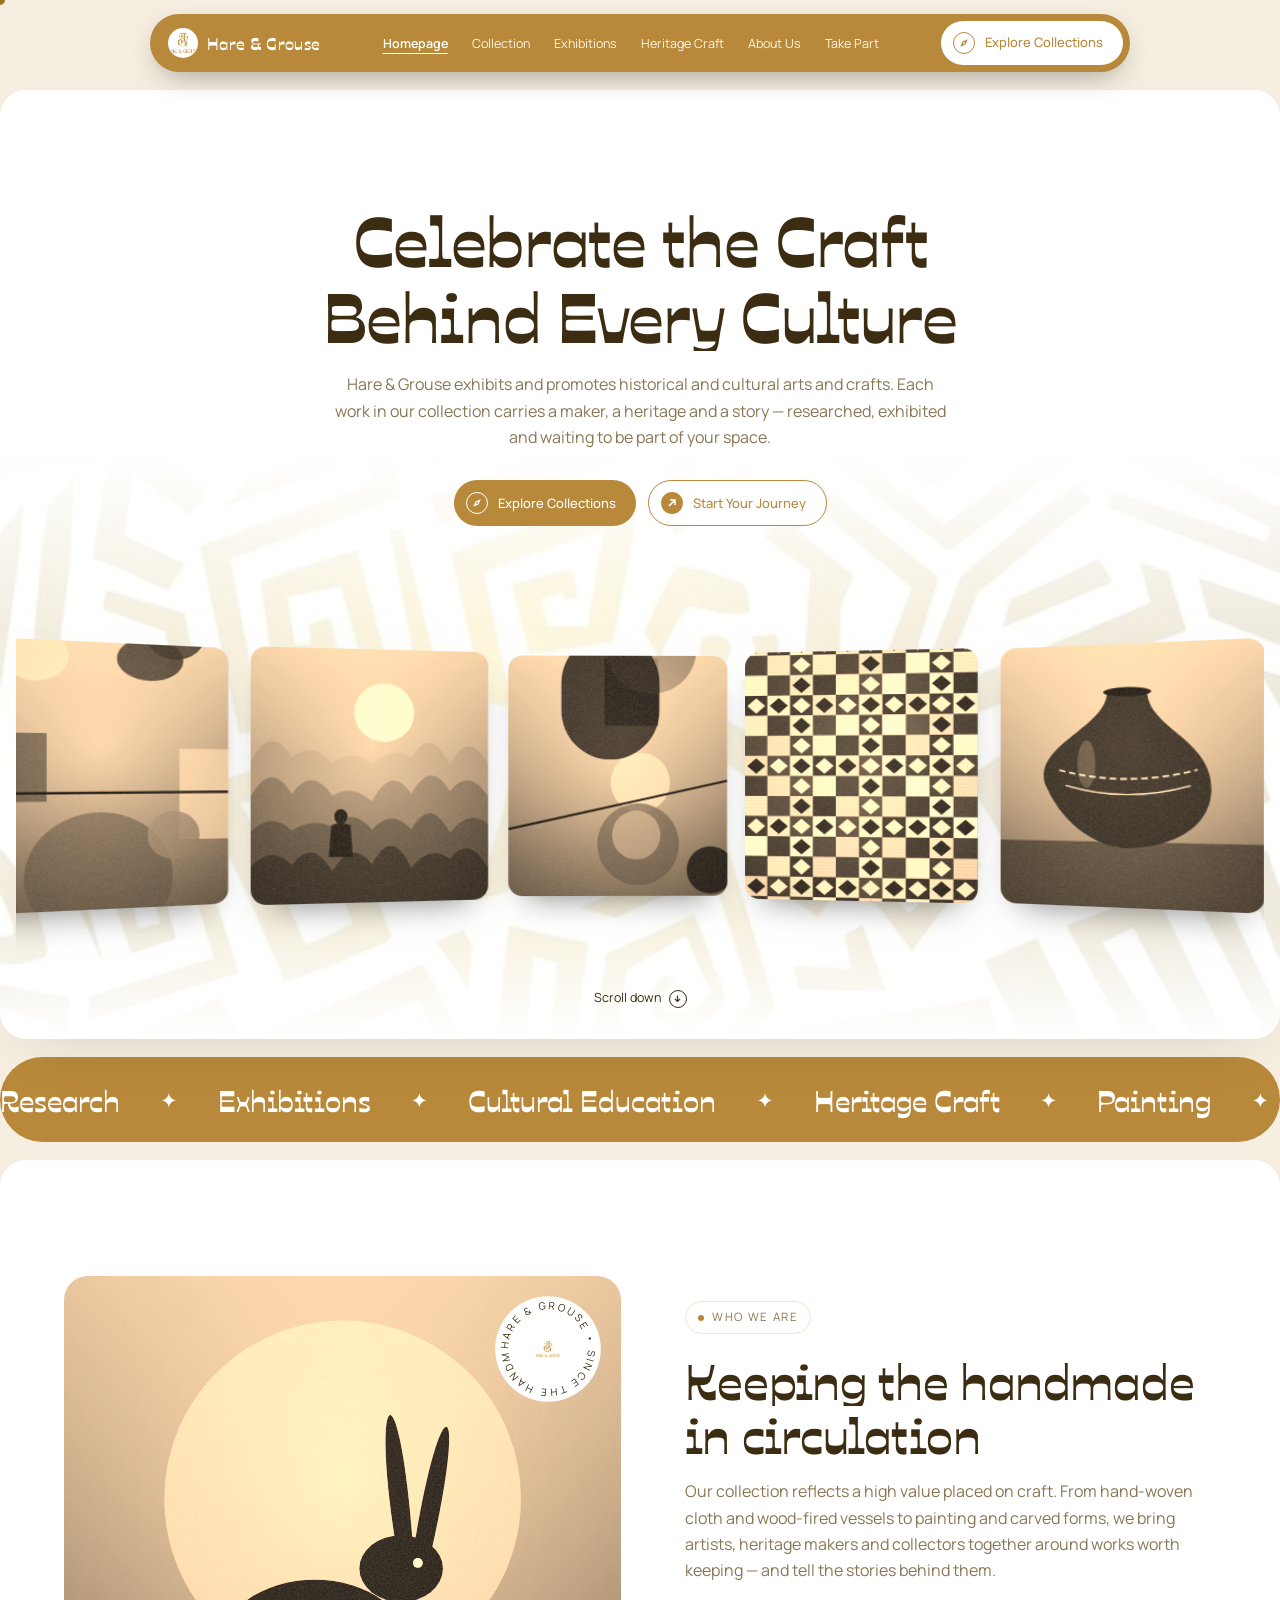
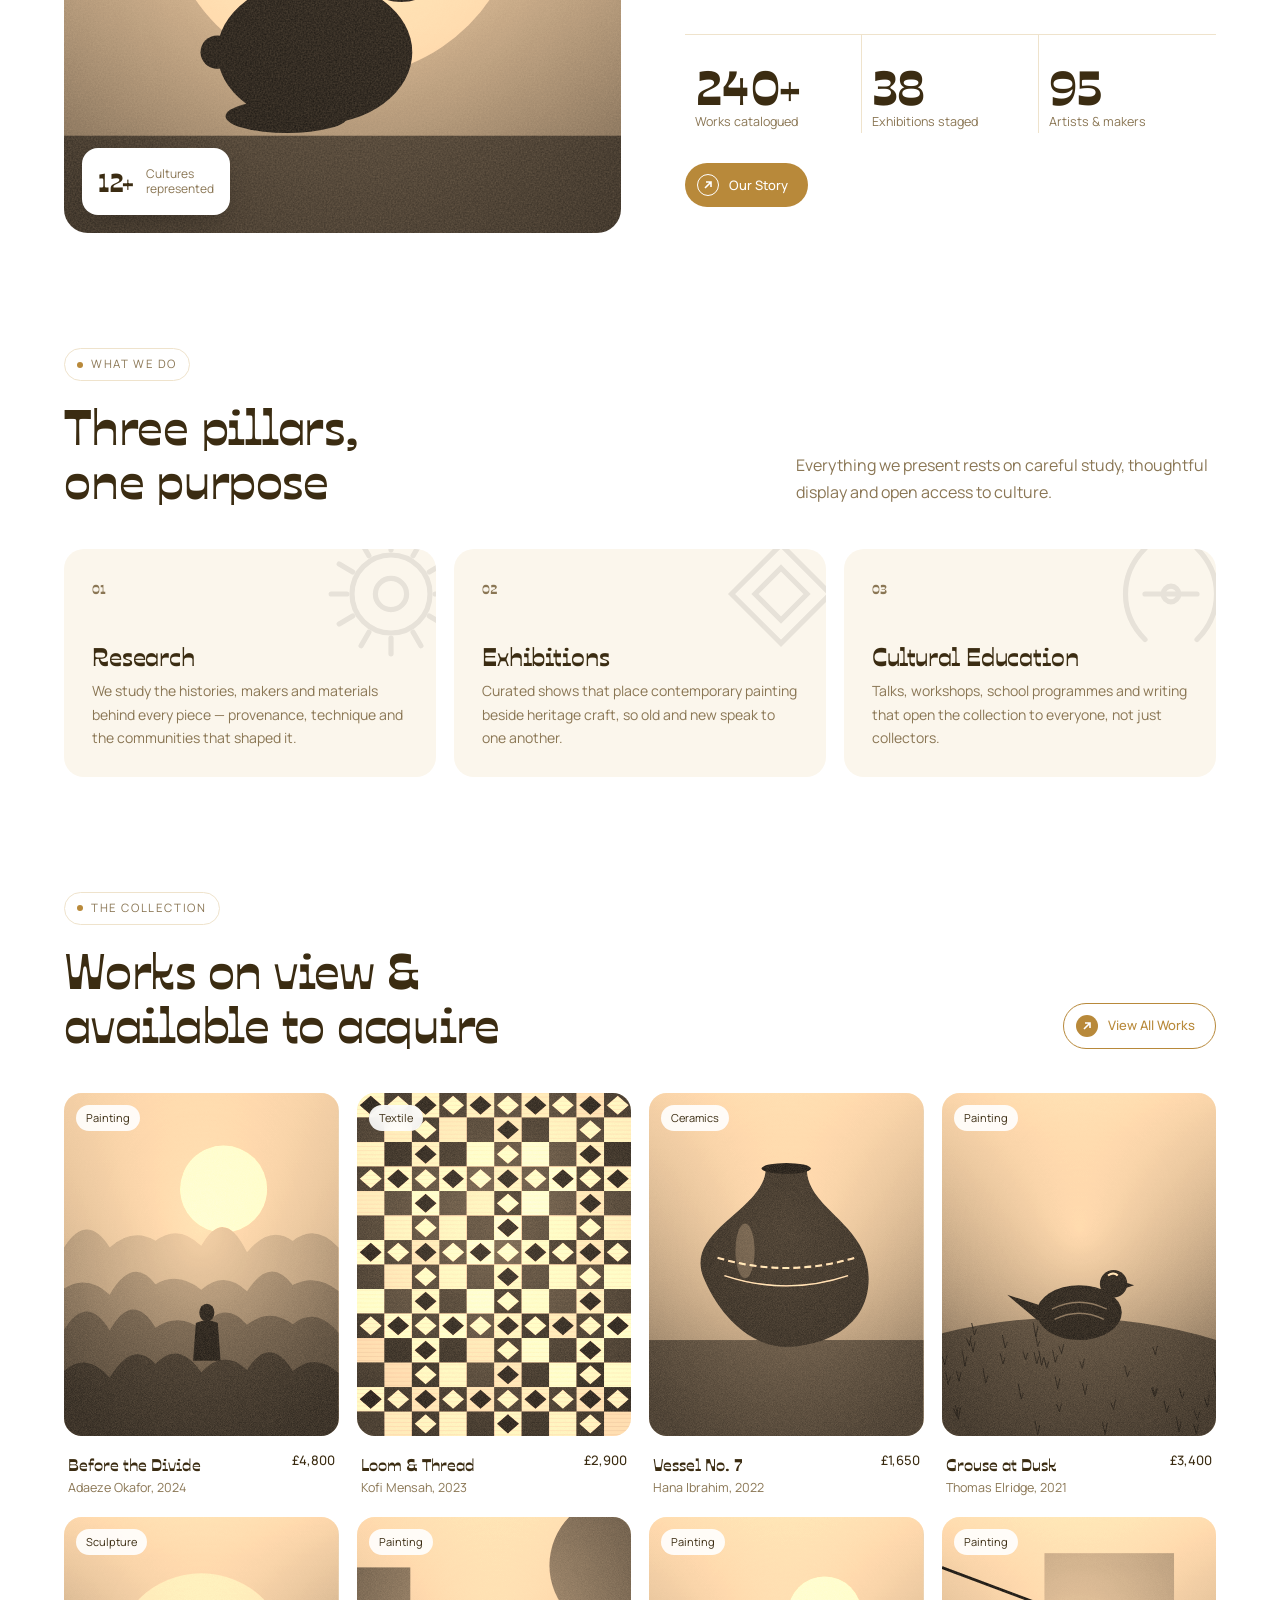
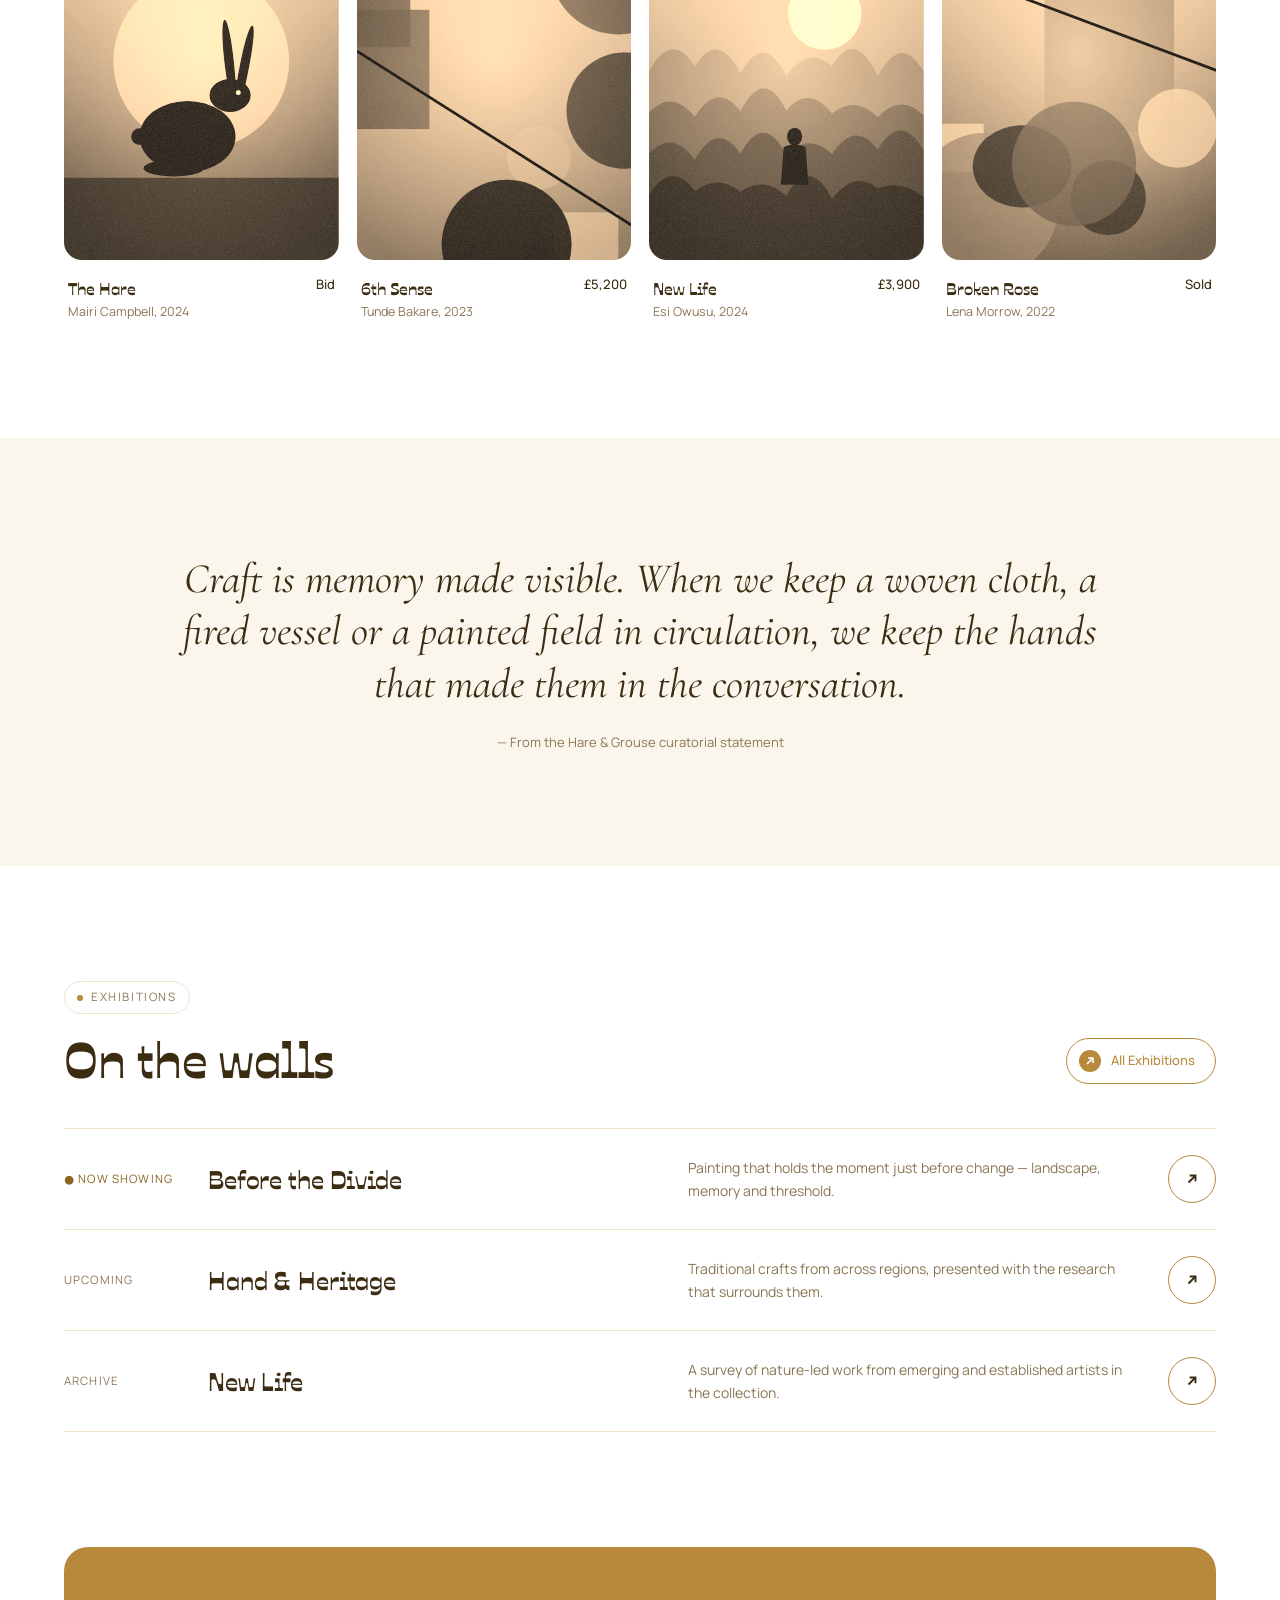
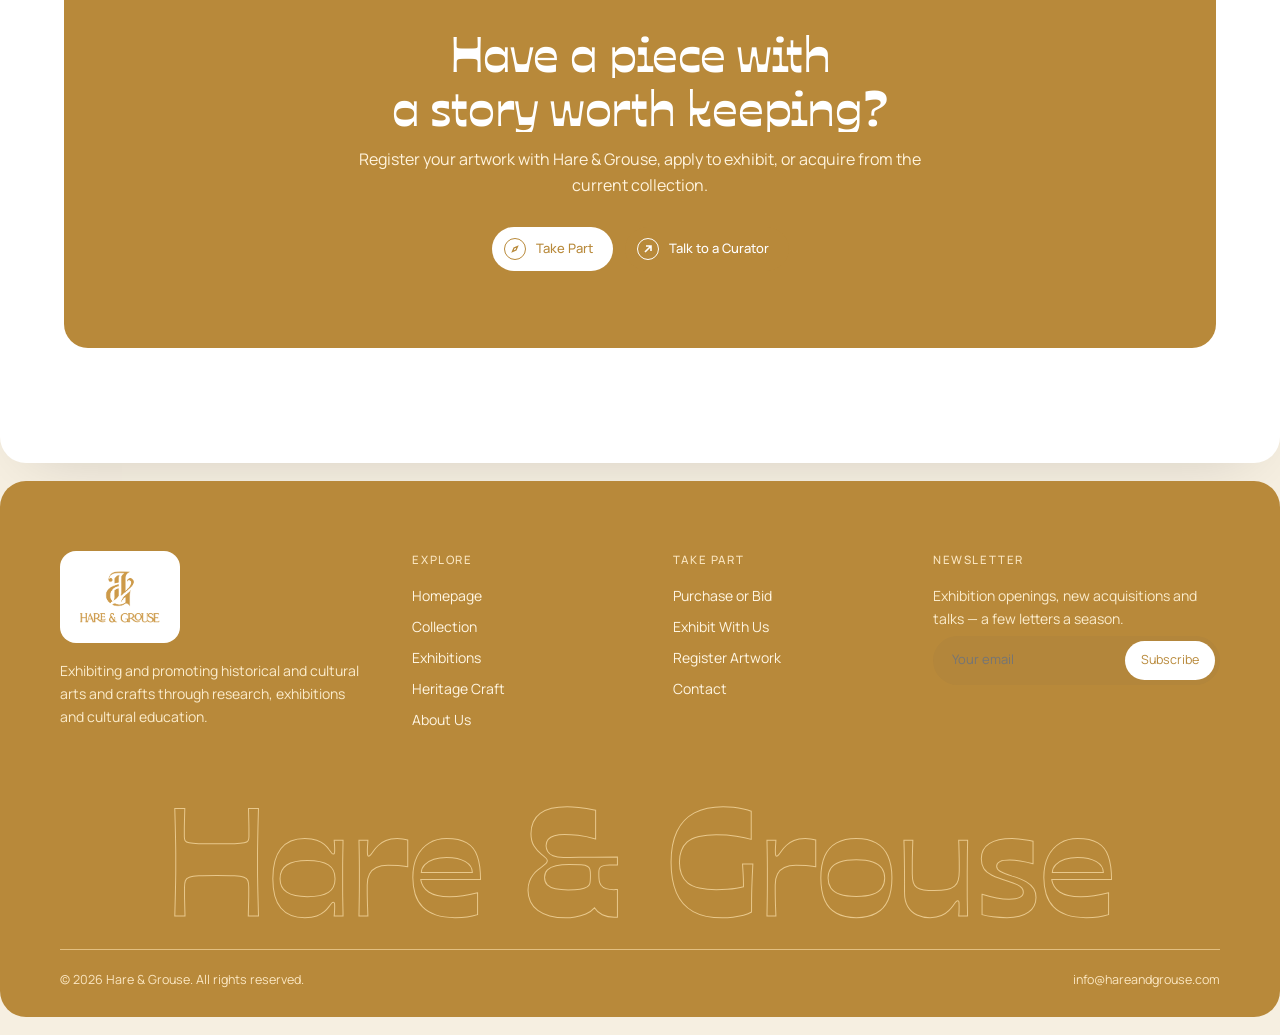
==== commit 2d6b0eb2: "Use Manrope as body font to pair with Ojuju headings Co-Authored-By: Claude Opus 5.5 <noreply@anthro" ====
--- a/index.html
+++ b/index.html
@@ -7,7 +7,7 @@
 <meta name="description" content="Hare & Grouse exhibits and promotes historical and cultural arts and crafts through research, exhibitions and cultural education.">
 <link rel="icon" href="assets/logo.png">
 <link rel="preconnect" href="https://fonts.googleapis.com"><link rel="preconnect" href="https://fonts.gstatic.com" crossorigin>
-<link href="https://fonts.googleapis.com/css2?family=Ojuju:wght@700&family=Cormorant+Garamond:ital,wght@1,400;1,500&family=Inter:wght@400;500;600&display=swap" rel="stylesheet">
+<link href="https://fonts.googleapis.com/css2?family=Ojuju:wght@700&family=Cormorant+Garamond:ital,wght@1,400;1,500&family=Manrope:wght@400;500;600;700&display=swap" rel="stylesheet">
 <link rel="stylesheet" href="css/style.css">
 </head>
 <body data-page="home">
@@ -27,7 +27,7 @@
 <main class="shell">
 <section class="section" id="intro"><div class="pattern fade"></div>
   <div class="feature">
-    <div class="visual reveal" data-art="4,4"><svg class="rotor" viewBox="0 0 100 100"><defs><path id="cp" d="M50 50m-36 0a36 36 0 1 1 72 0a36 36 0 1 1-72 0"/></defs><circle cx="50" cy="50" r="48" fill="#fff"/><text font-size="9.2" letter-spacing="2.2" font-family="Inter" fill="#3b2c12"><textPath href="#cp">HARE &amp; GROUSE • SINCE THE HANDMADE •</textPath></text><image href="assets/logo.png" x="36" y="33" width="28" height="34"/></svg>
+    <div class="visual reveal" data-art="4,4"><svg class="rotor" viewBox="0 0 100 100"><defs><path id="cp" d="M50 50m-36 0a36 36 0 1 1 72 0a36 36 0 1 1-72 0"/></defs><circle cx="50" cy="50" r="48" fill="#fff"/><text font-size="9.2" letter-spacing="2.2" font-family="Manrope" fill="#3b2c12"><textPath href="#cp">HARE &amp; GROUSE • SINCE THE HANDMADE •</textPath></text><image href="assets/logo.png" x="36" y="33" width="28" height="34"/></svg>
       <div class="badge"><b data-count="12" data-suffix="+">0</b><span>Cultures<br>represented</span></div></div>
     <div>
       <span class="eyebrow reveal">Who we are</span>
--- a/css/style.css
+++ b/css/style.css
@@ -4,7 +4,7 @@
   --r:26px; --ease:cubic-bezier(.2,.8,.2,1);
   --display:'Ojuju',system-ui,sans-serif;
   --serif:'Cormorant Garamond',Georgia,serif;
-  --sans:'Inter',system-ui,sans-serif;
+  --sans:'Manrope',system-ui,sans-serif;
 }
 *{box-sizing:border-box;margin:0;padding:0}
 html{scroll-behavior:smooth}
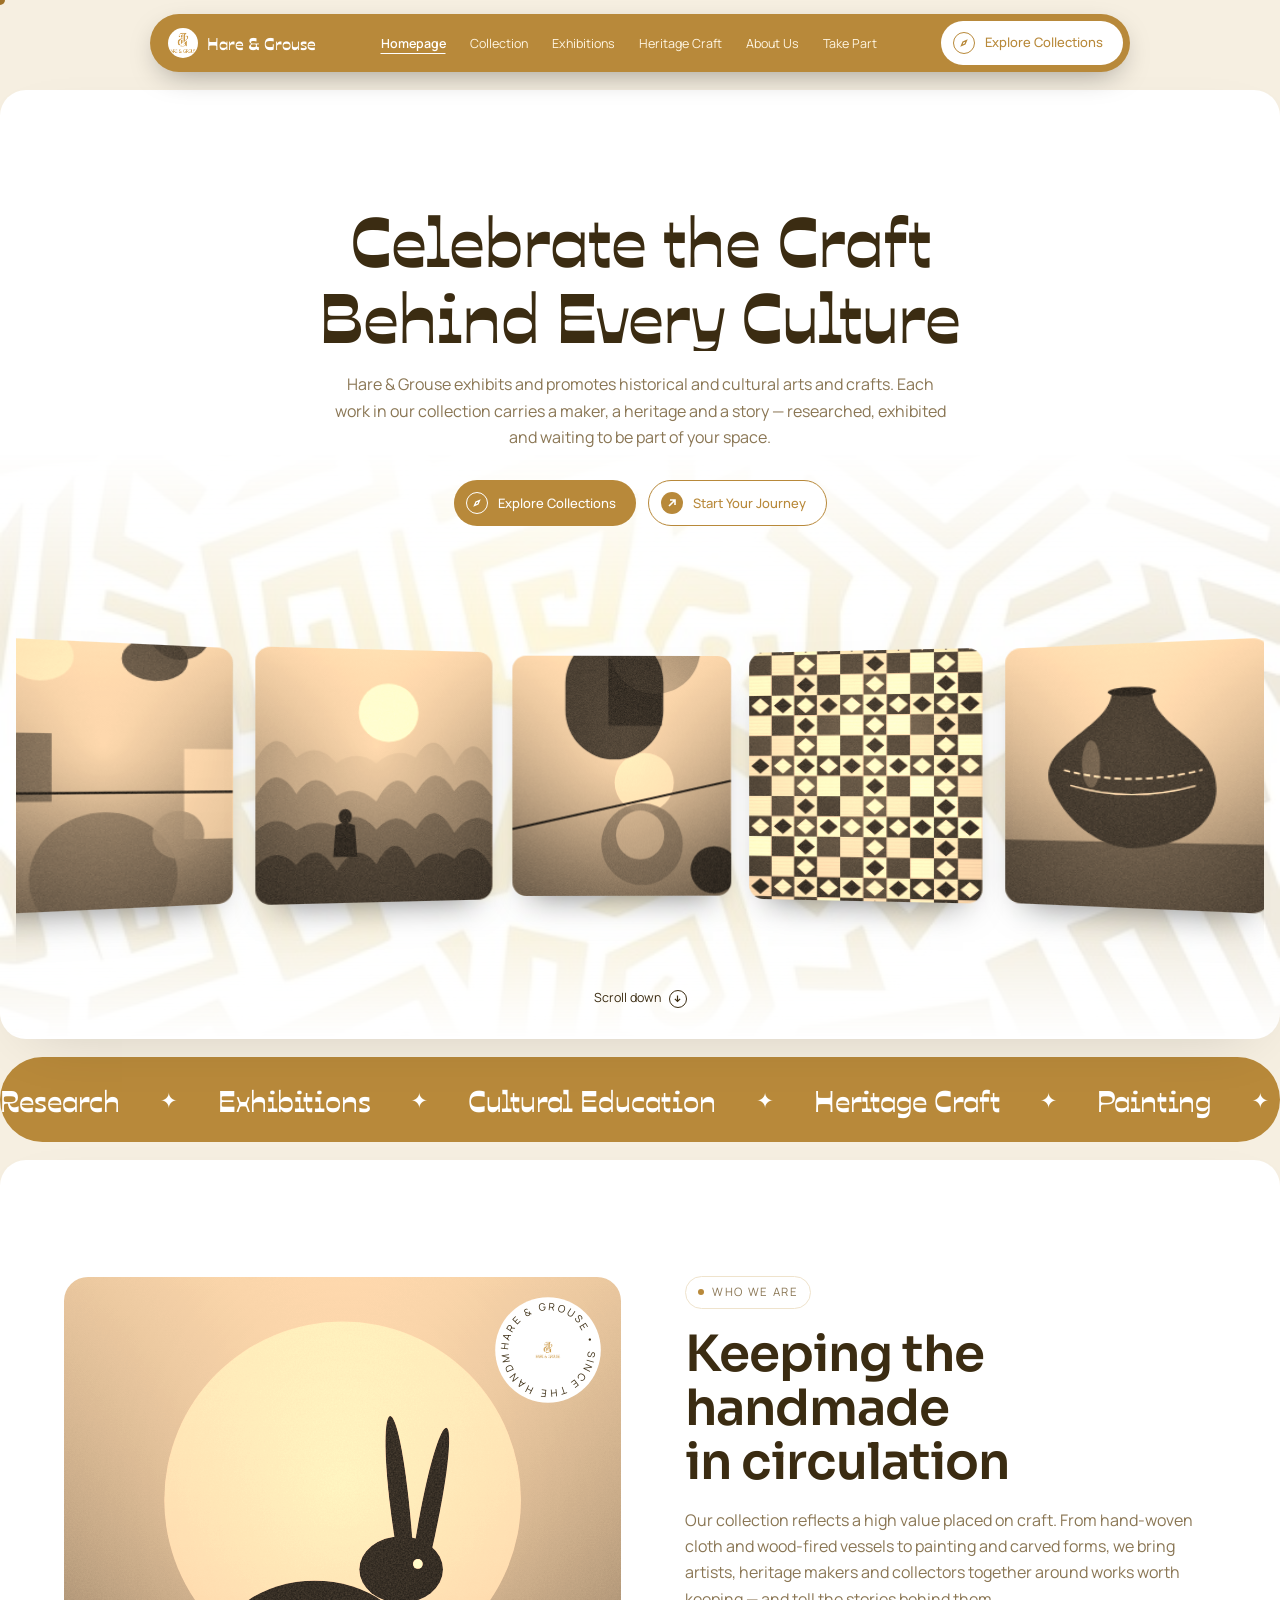
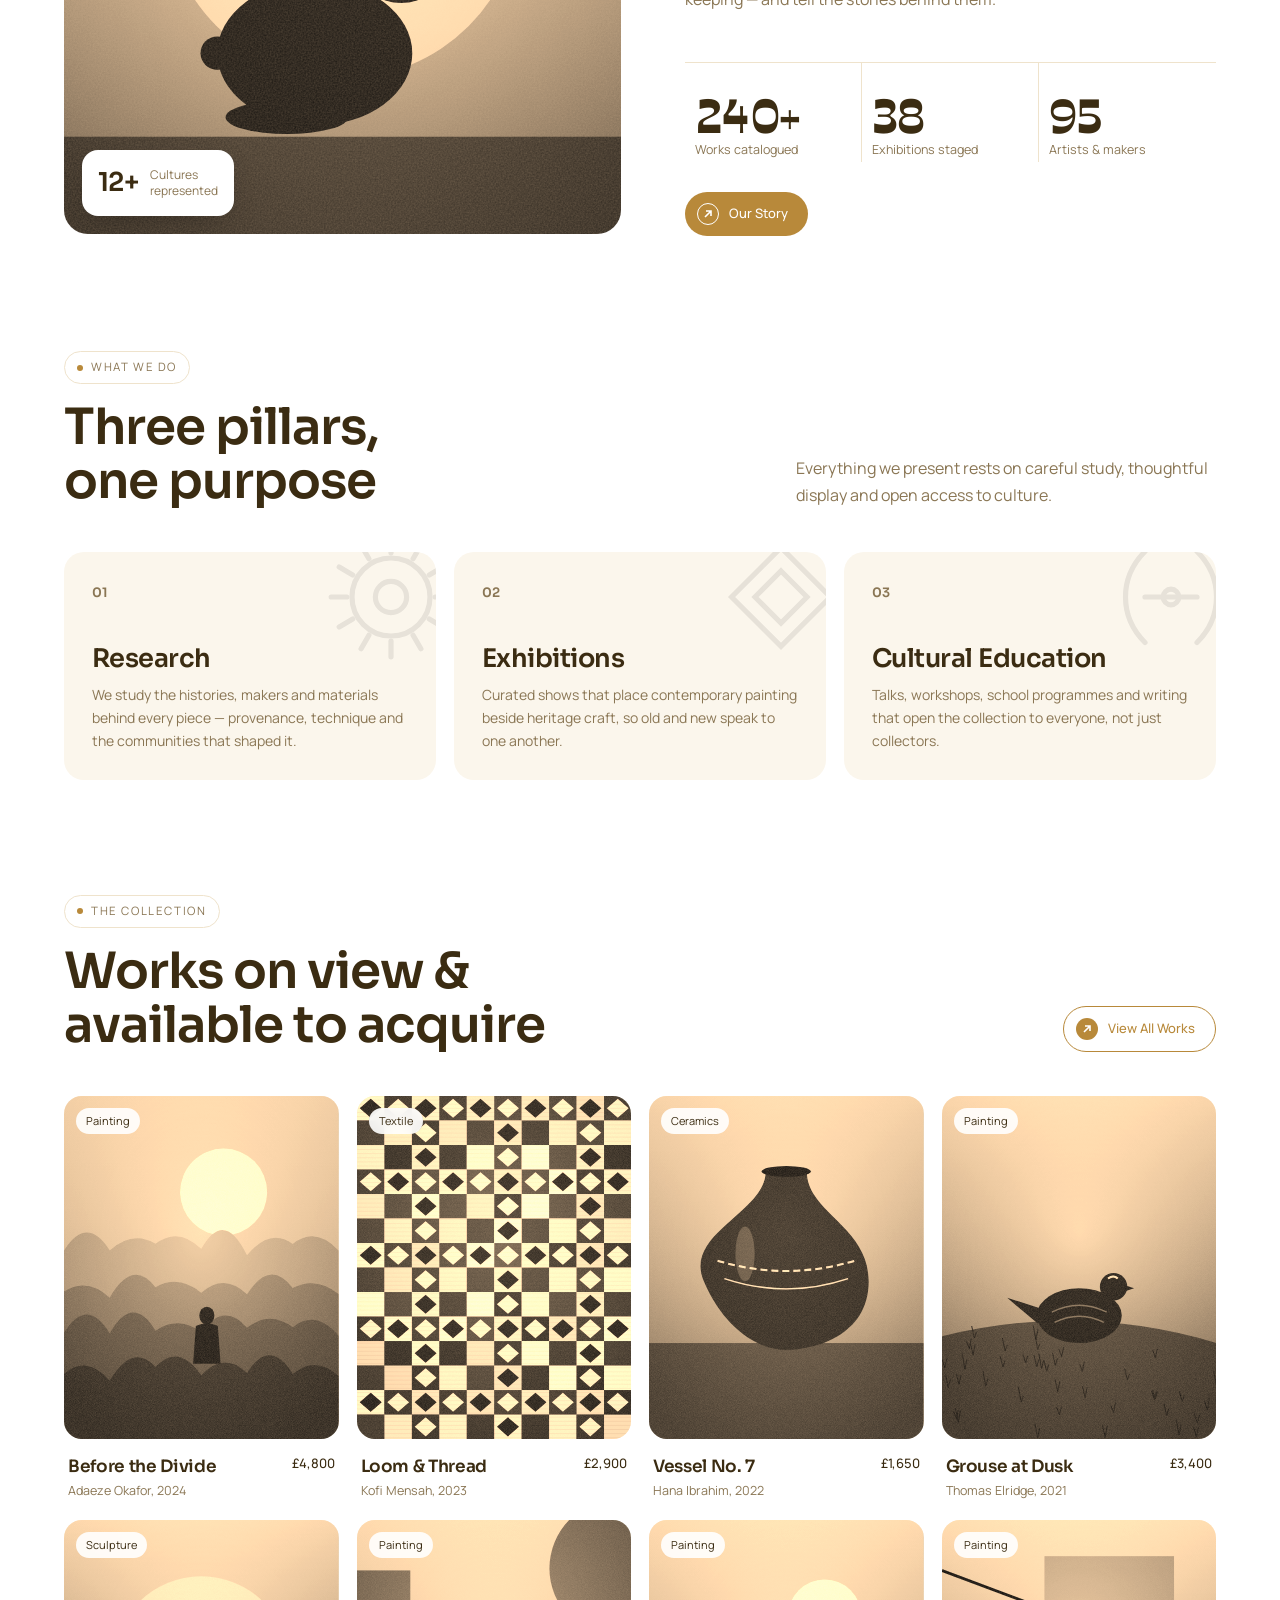
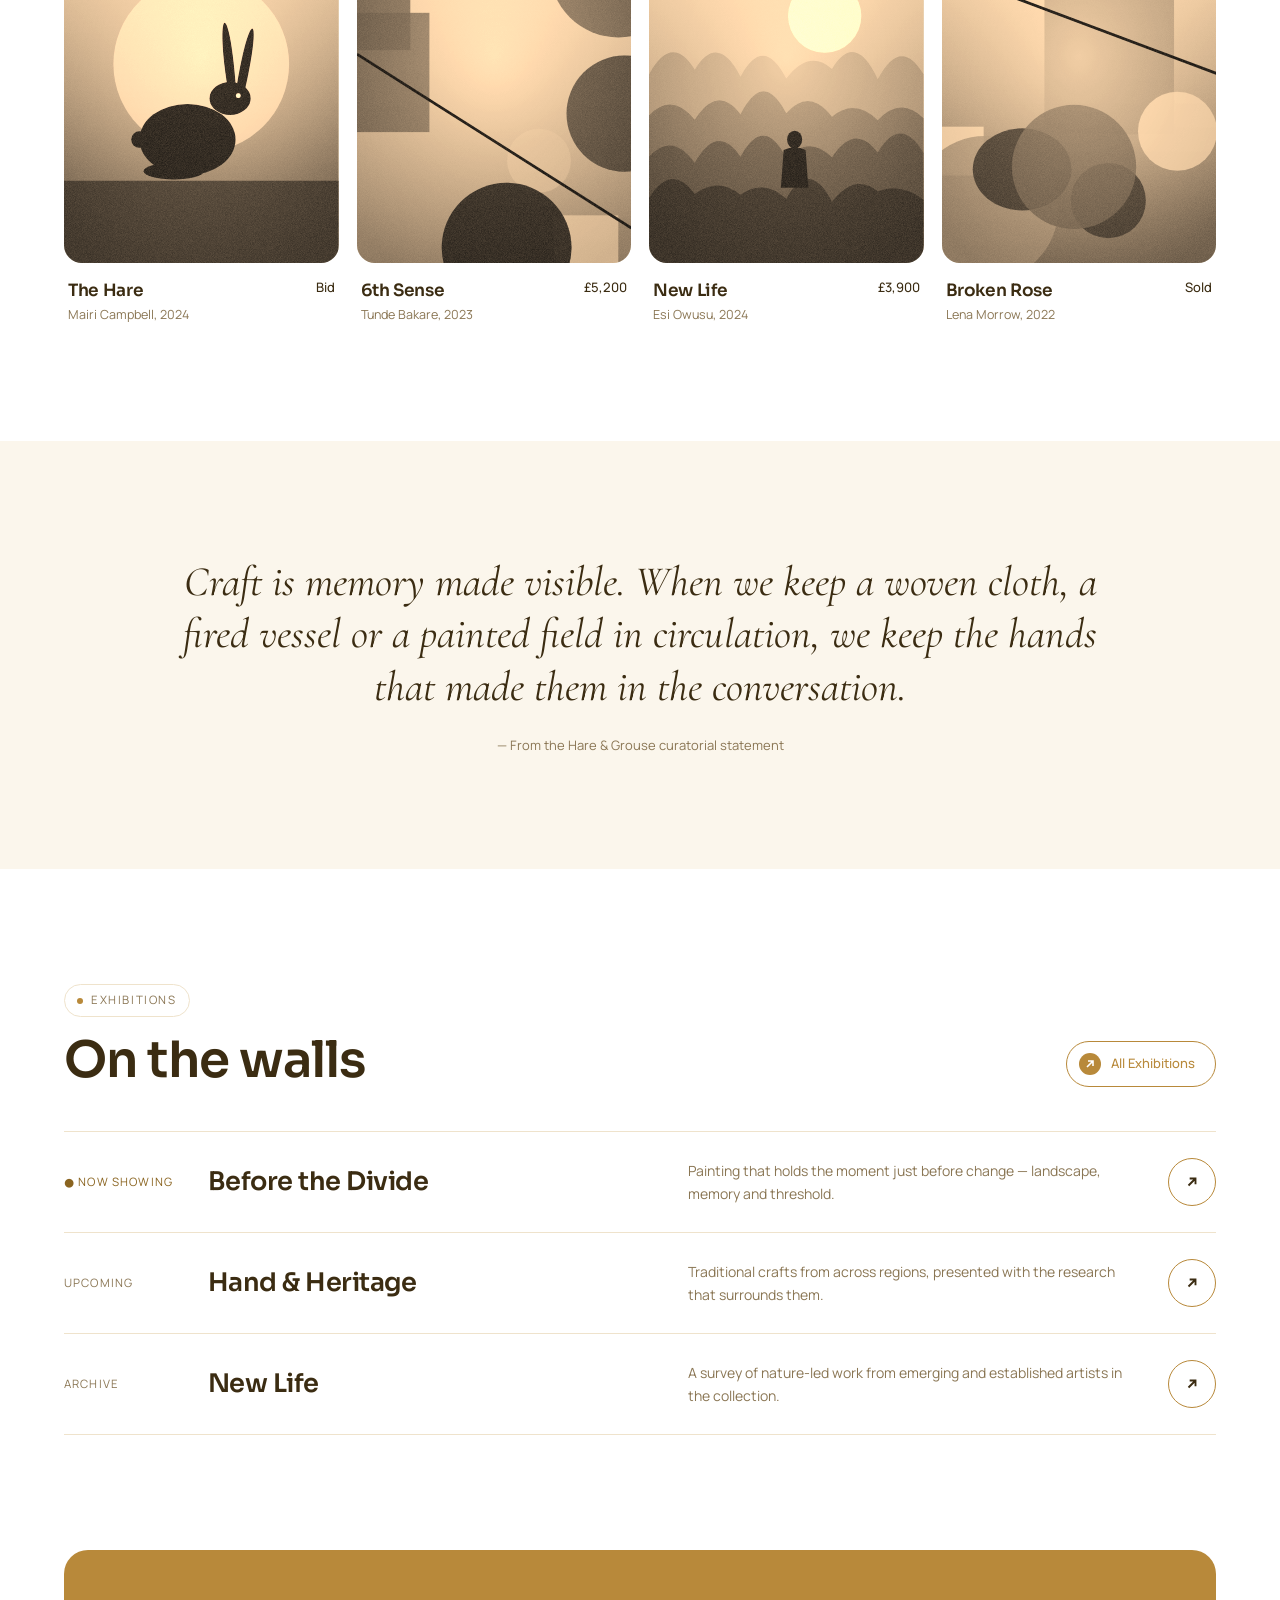
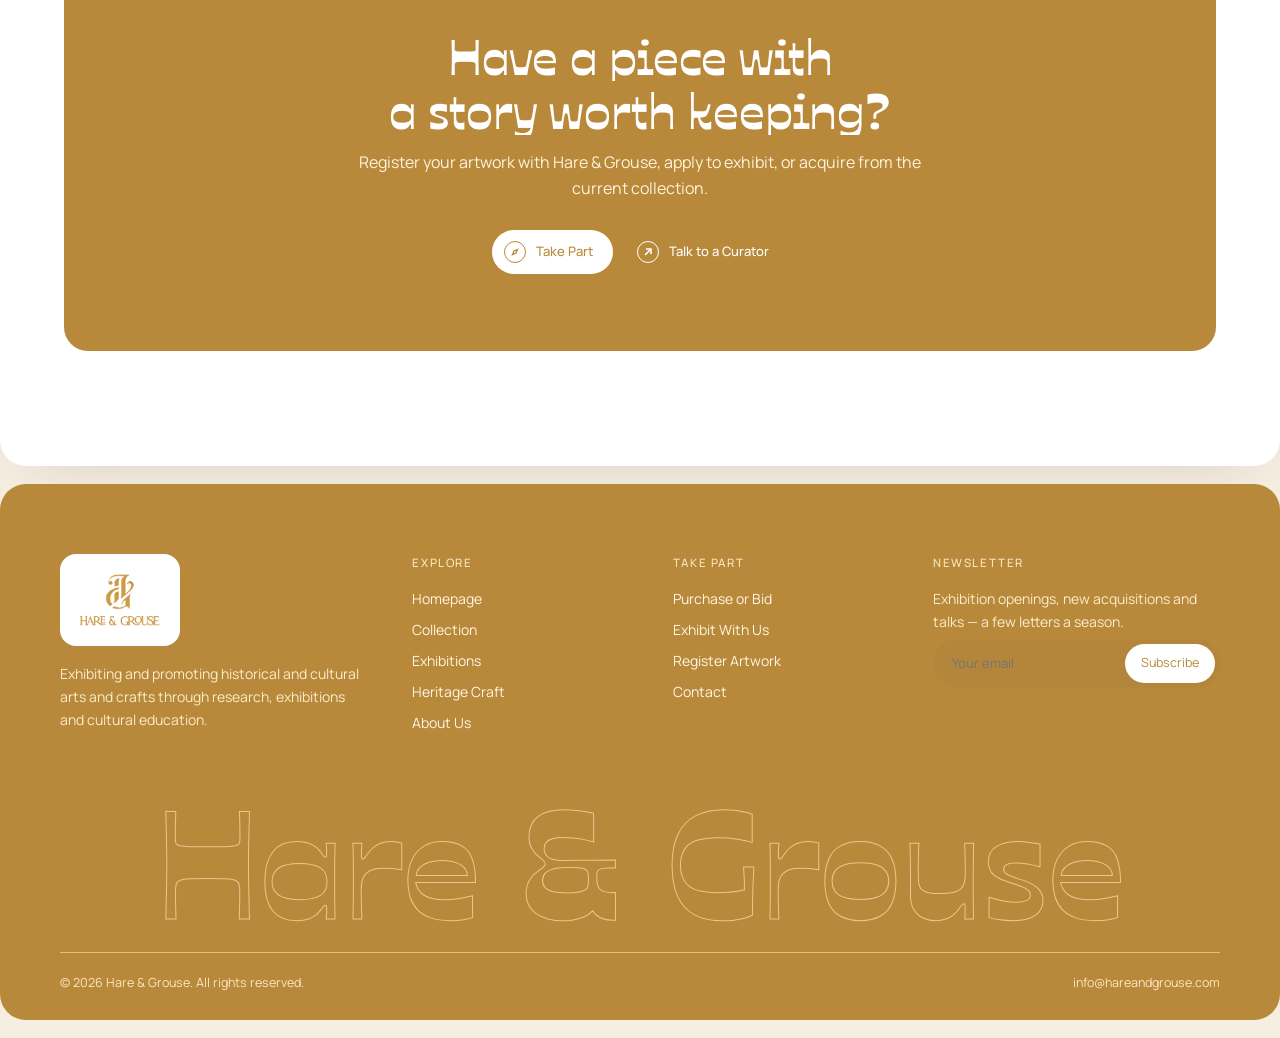
==== commit 3880a8c6: "Reserve Ojuju for signature moments; Sora for general headings Co-Authored-By: Claude Opus 5.5 <nore" ====
--- a/index.html
+++ b/index.html
@@ -7,7 +7,7 @@
 <meta name="description" content="Hare & Grouse exhibits and promotes historical and cultural arts and crafts through research, exhibitions and cultural education.">
 <link rel="icon" href="assets/logo.png">
 <link rel="preconnect" href="https://fonts.googleapis.com"><link rel="preconnect" href="https://fonts.gstatic.com" crossorigin>
-<link href="https://fonts.googleapis.com/css2?family=Ojuju:wght@700&family=Cormorant+Garamond:ital,wght@1,400;1,500&family=Manrope:wght@400;500;600;700&display=swap" rel="stylesheet">
+<link href="https://fonts.googleapis.com/css2?family=Ojuju:wght@700&family=Sora:wght@500;600;700&family=Cormorant+Garamond:ital,wght@1,400;1,500&family=Manrope:wght@400;500;600;700&display=swap" rel="stylesheet">
 <link rel="stylesheet" href="css/style.css">
 </head>
 <body data-page="home">
--- a/css/style.css
+++ b/css/style.css
@@ -2,7 +2,7 @@
   --bg:#f6efe1; --card:#fff; --ink:#3b2c12; --muted:#8a7654; --soft:#fbf6ec; --dark:#b8893a;
   --line:#efe3cc; --gold:#a67a2e; --gold-d:#8a6420;
   --r:26px; --ease:cubic-bezier(.2,.8,.2,1);
-  --display:'Ojuju',system-ui,sans-serif;
+  --display:'Sora',system-ui,sans-serif; --accent:'Ojuju',system-ui,sans-serif;
   --serif:'Cormorant Garamond',Georgia,serif;
   --sans:'Manrope',system-ui,sans-serif;
 }
@@ -330,7 +330,9 @@
 .eyebrow::before{background:var(--dark)}
 
 /* headers: bold Ojuju */
-.display,.brand,.mobile-menu a,.marquee-inner,.art-card .meta h4,.faq-q,.stats b,.feature .badge b,.footer .big,.pillar .num,.step .n,.t-item .yr{font-weight:700}
+.display,.art-card .meta h4,.faq-q,.feature .badge b,.pillar .num,.step .n,.t-item .yr{font-weight:600;letter-spacing:-.02em}
+/* Ojuju reserved for signature moments */
+h1.display,.brand,.mobile-menu a,.marquee-inner,.footer .big,.cta-band h2.display,.stats b{font-family:var(--accent);font-weight:700;letter-spacing:0}
 /* hero pattern behind the curved carousel */
 .hero-bg{position:absolute;left:0;right:0;bottom:0;height:62%;z-index:0;pointer-events:none;background:url(../assets/hero-pattern.jpg) center/cover;opacity:.14;
   -webkit-mask:linear-gradient(transparent,#000 30%,#000 80%,transparent);mask:linear-gradient(transparent,#000 30%,#000 80%,transparent)}
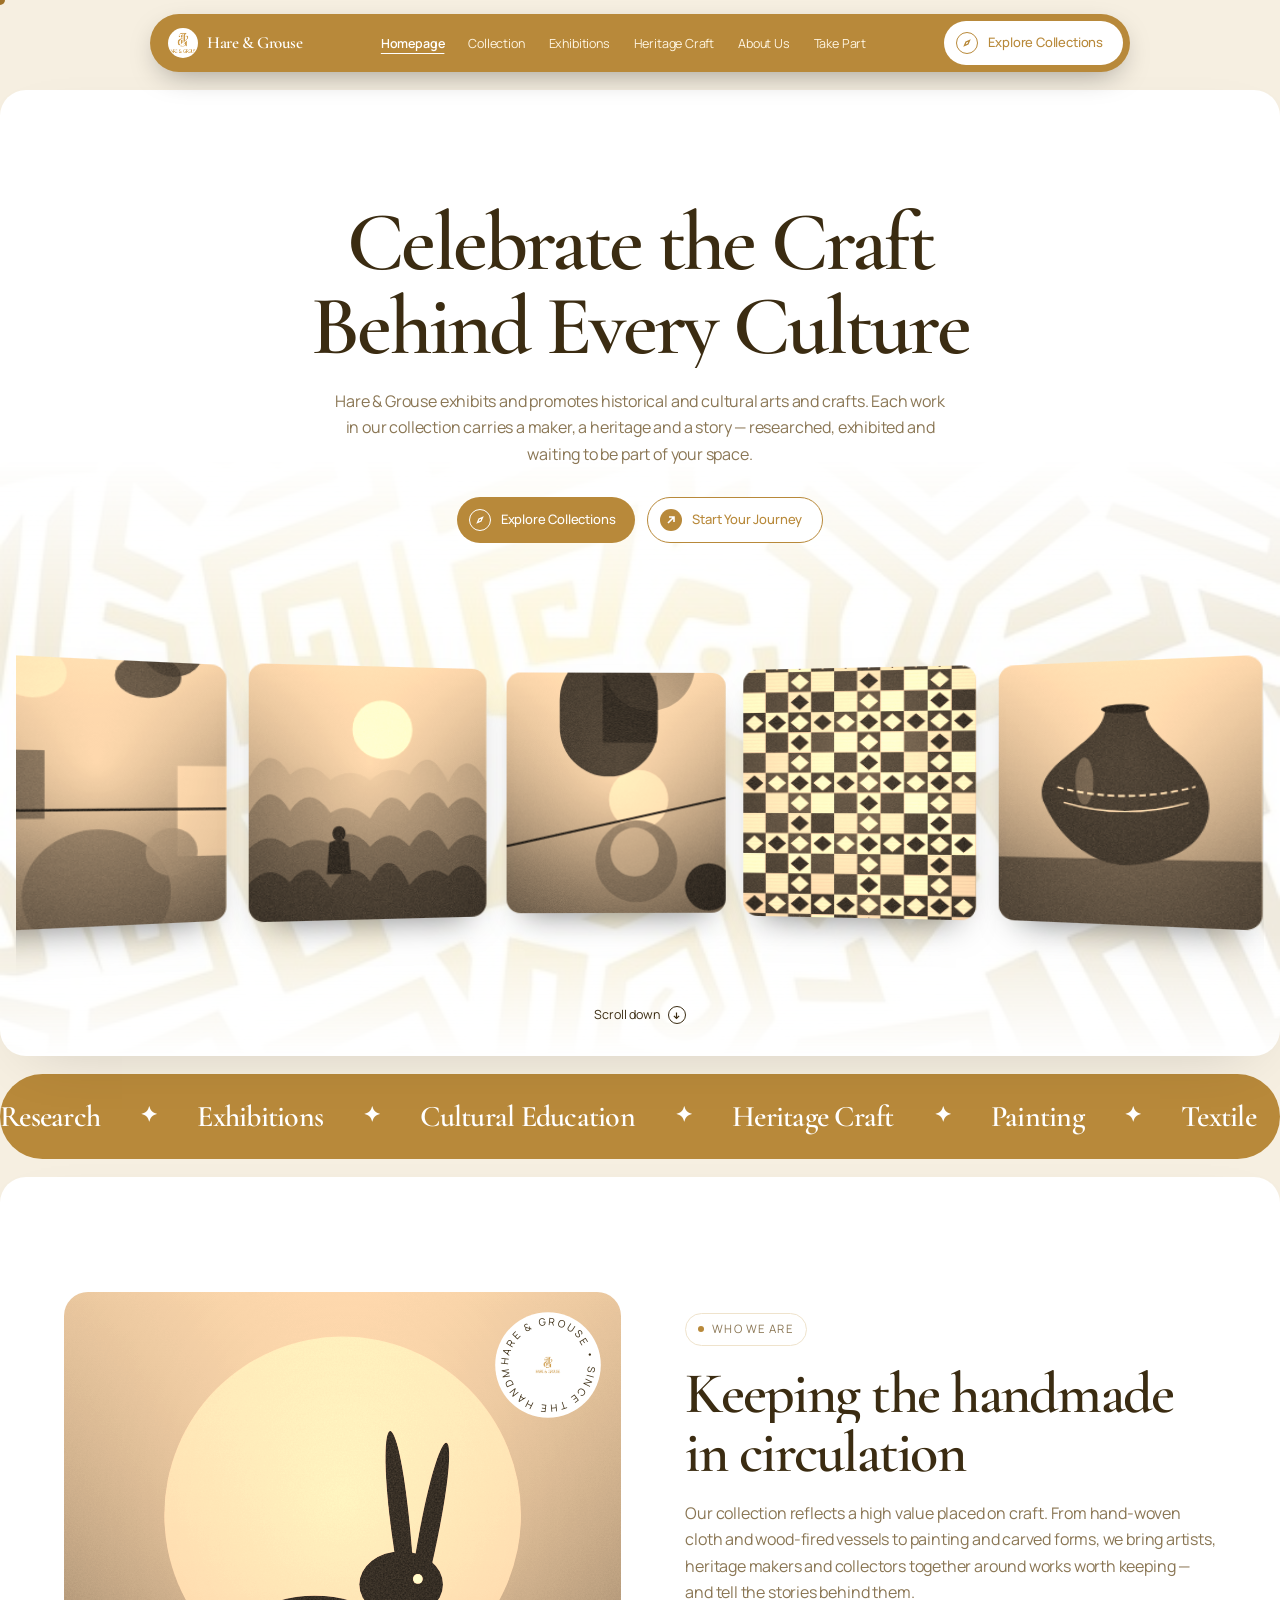
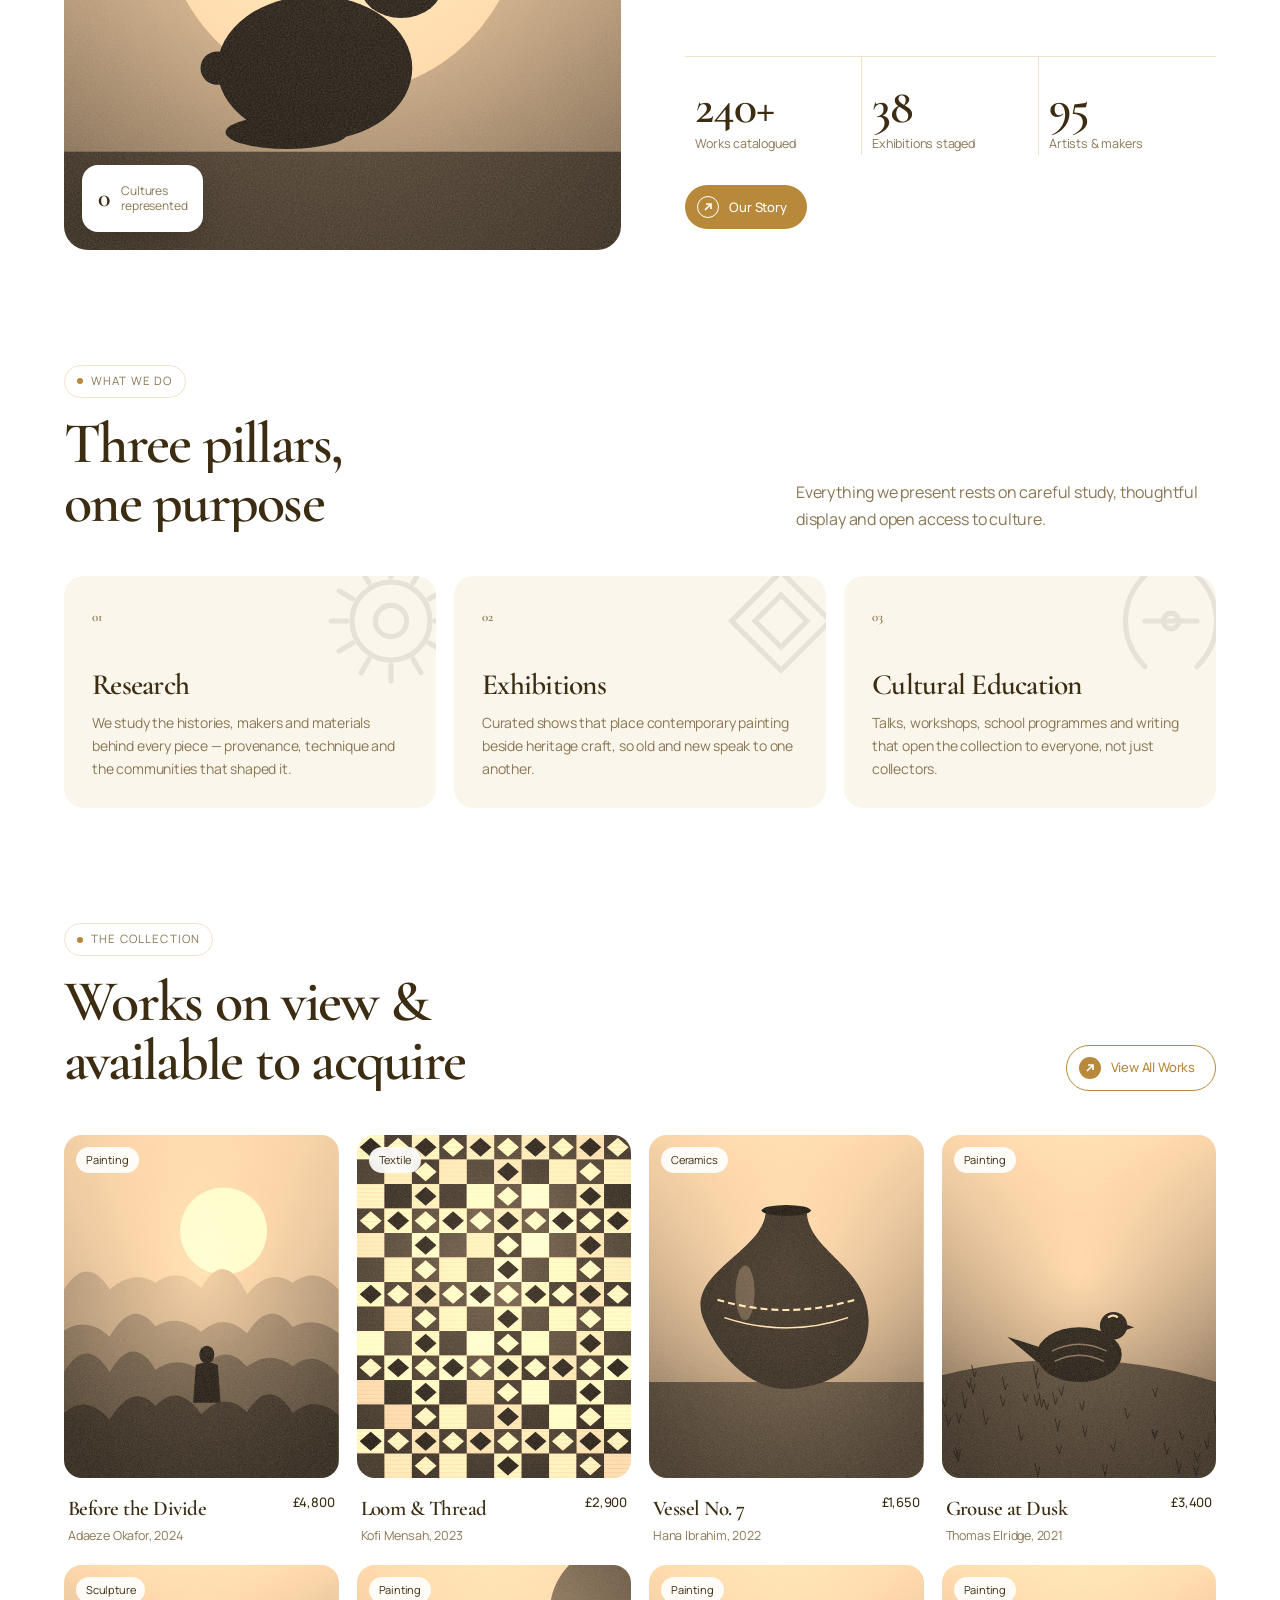
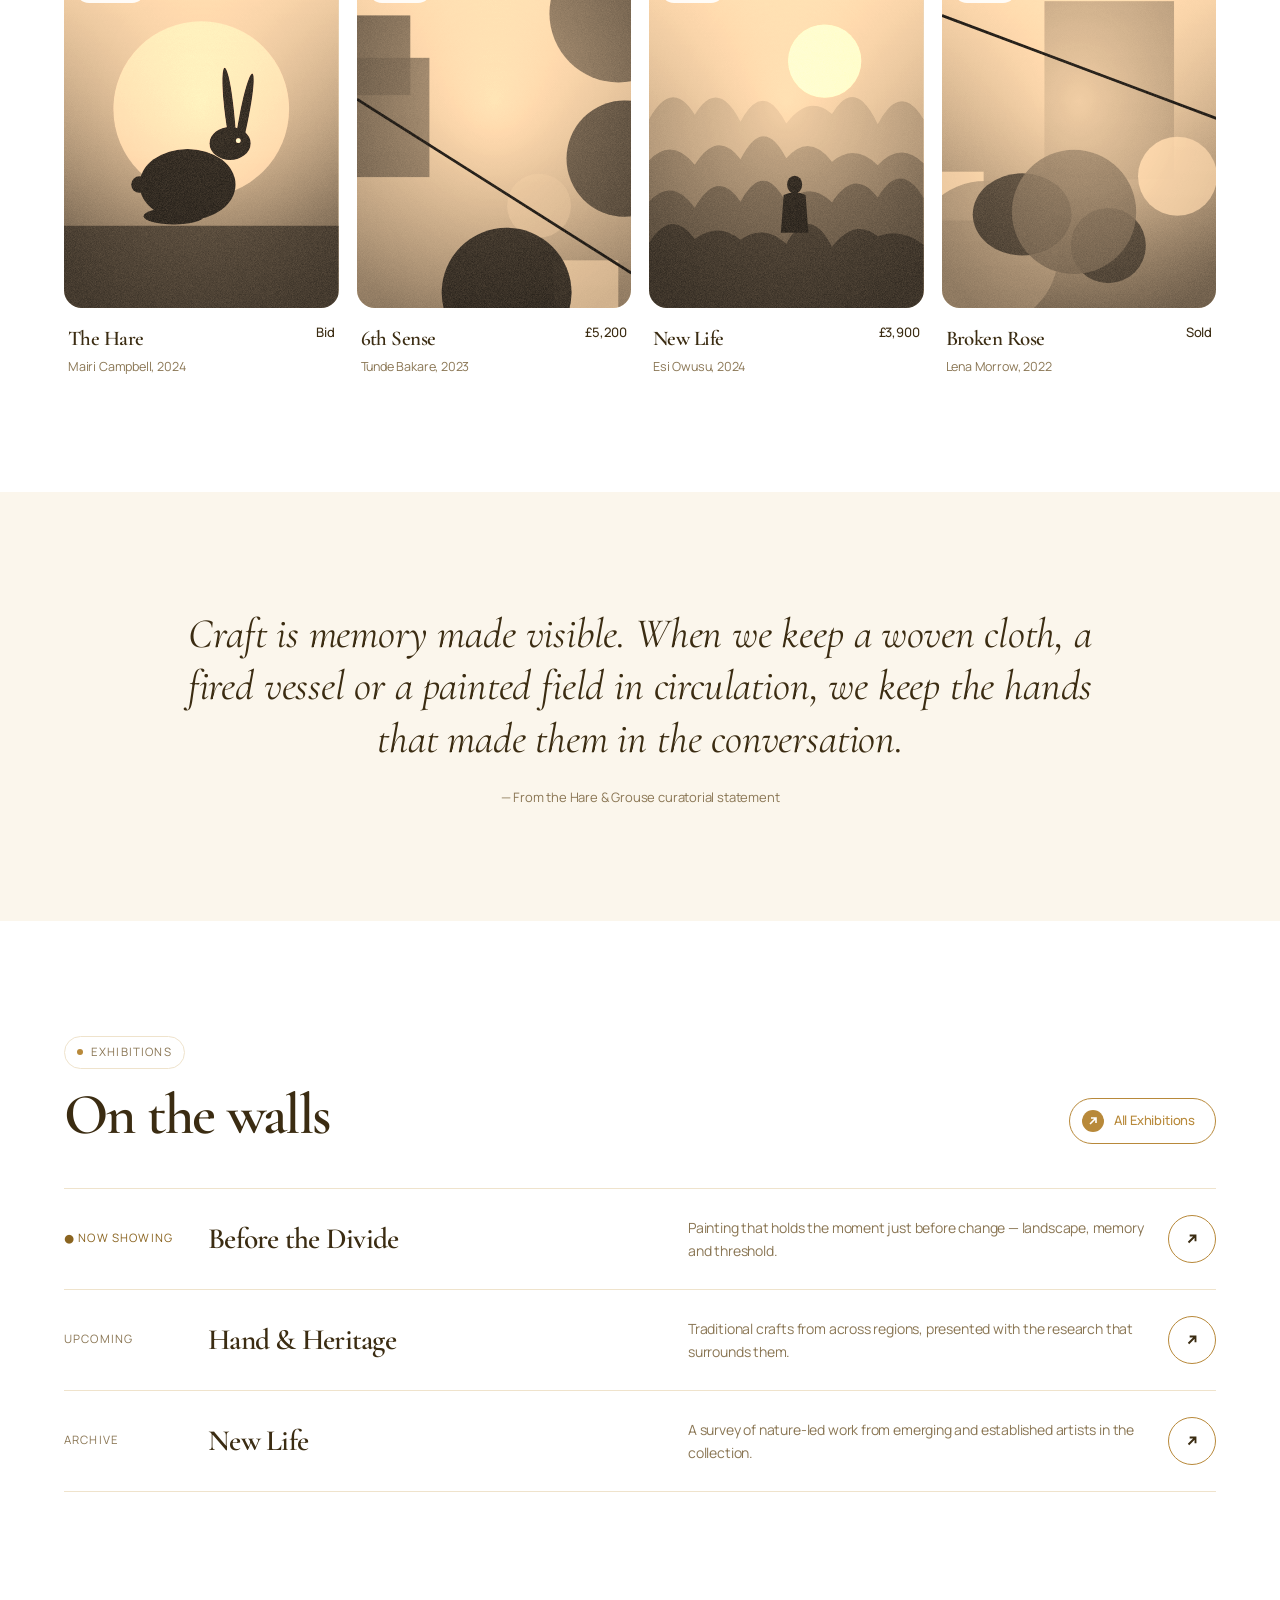
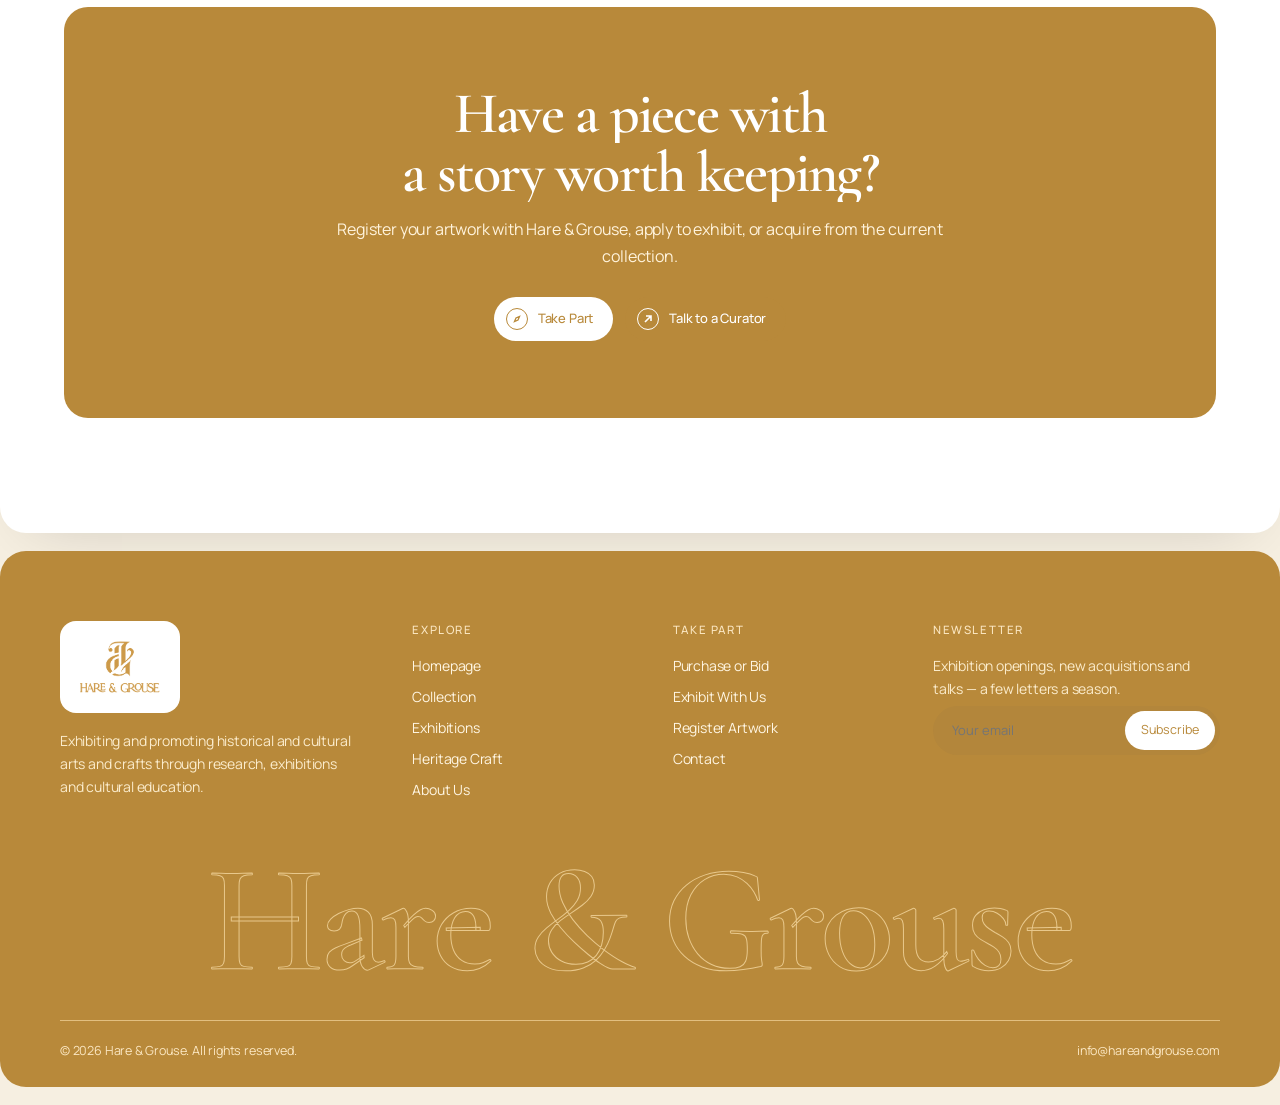
==== commit 51e71b8d: "Pair Cormorant Garamond headings with Manrope body, tighten tracking Co-Authored-By: Claude Opus 5.5" ====
--- a/index.html
+++ b/index.html
@@ -7,7 +7,7 @@
 <meta name="description" content="Hare & Grouse exhibits and promotes historical and cultural arts and crafts through research, exhibitions and cultural education.">
 <link rel="icon" href="assets/logo.png">
 <link rel="preconnect" href="https://fonts.googleapis.com"><link rel="preconnect" href="https://fonts.gstatic.com" crossorigin>
-<link href="https://fonts.googleapis.com/css2?family=Ojuju:wght@700&family=Sora:wght@500;600;700&family=Cormorant+Garamond:ital,wght@1,400;1,500&family=Manrope:wght@400;500;600;700&display=swap" rel="stylesheet">
+<link href="https://fonts.googleapis.com/css2?family=Cormorant+Garamond:ital,wght@0,500;0,600;0,700;1,400;1,500&family=Manrope:wght@400;500;600;700&display=swap" rel="stylesheet">
 <link rel="stylesheet" href="css/style.css">
 </head>
 <body data-page="home">
--- a/css/style.css
+++ b/css/style.css
@@ -2,7 +2,7 @@
   --bg:#f6efe1; --card:#fff; --ink:#3b2c12; --muted:#8a7654; --soft:#fbf6ec; --dark:#b8893a;
   --line:#efe3cc; --gold:#a67a2e; --gold-d:#8a6420;
   --r:26px; --ease:cubic-bezier(.2,.8,.2,1);
-  --display:'Sora',system-ui,sans-serif; --accent:'Ojuju',system-ui,sans-serif;
+  --display:'Cormorant Garamond',Georgia,serif;
   --serif:'Cormorant Garamond',Georgia,serif;
   --sans:'Manrope',system-ui,sans-serif;
 }
@@ -329,10 +329,14 @@
 .marquee-inner span::after{color:#fff}
 .eyebrow::before{background:var(--dark)}
 
-/* headers: bold Ojuju */
-.display,.art-card .meta h4,.faq-q,.feature .badge b,.pillar .num,.step .n,.t-item .yr{font-weight:600;letter-spacing:-.02em}
-/* Ojuju reserved for signature moments */
-h1.display,.brand,.mobile-menu a,.marquee-inner,.footer .big,.cta-band h2.display,.stats b{font-family:var(--accent);font-weight:700;letter-spacing:0}
+/* headings: Cormorant Garamond, tightened */
+.display,.brand,.mobile-menu a,.marquee-inner,.footer .big,.stats b,.art-card .meta h4,.faq-q,.feature .badge b,.pillar .num,.step .n,.t-item .yr{font-weight:600;letter-spacing:-.025em}
+h1.display{font-size:clamp(40px,7vw,84px);line-height:1;letter-spacing:-.035em}
+h2.display{font-size:clamp(32px,4.8vw,58px);line-height:1.02;letter-spacing:-.03em}
+h3.display{font-size:clamp(22px,2.3vw,30px)}
+.art-card .meta h4{font-size:21px}
+body{letter-spacing:-.012em}
+.eyebrow{letter-spacing:.1em}
 /* hero pattern behind the curved carousel */
 .hero-bg{position:absolute;left:0;right:0;bottom:0;height:62%;z-index:0;pointer-events:none;background:url(../assets/hero-pattern.jpg) center/cover;opacity:.14;
   -webkit-mask:linear-gradient(transparent,#000 30%,#000 80%,transparent);mask:linear-gradient(transparent,#000 30%,#000 80%,transparent)}
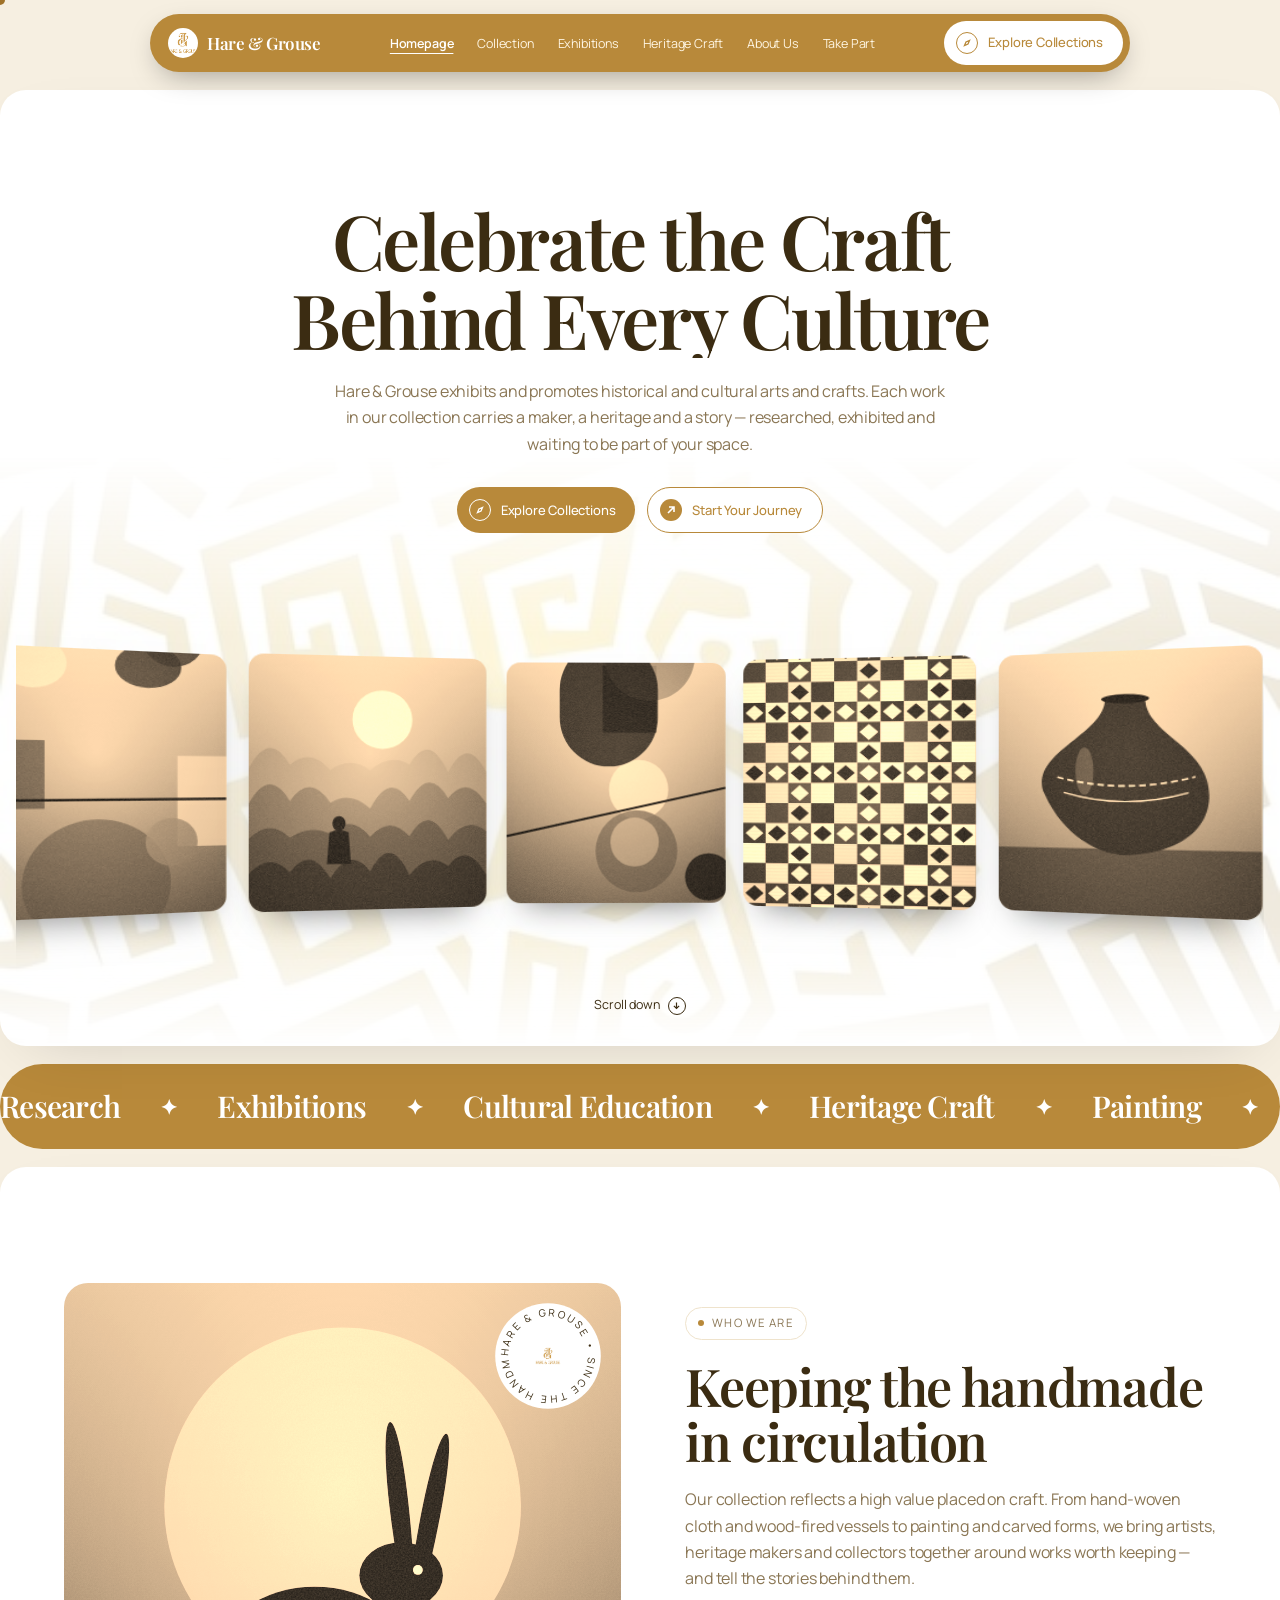
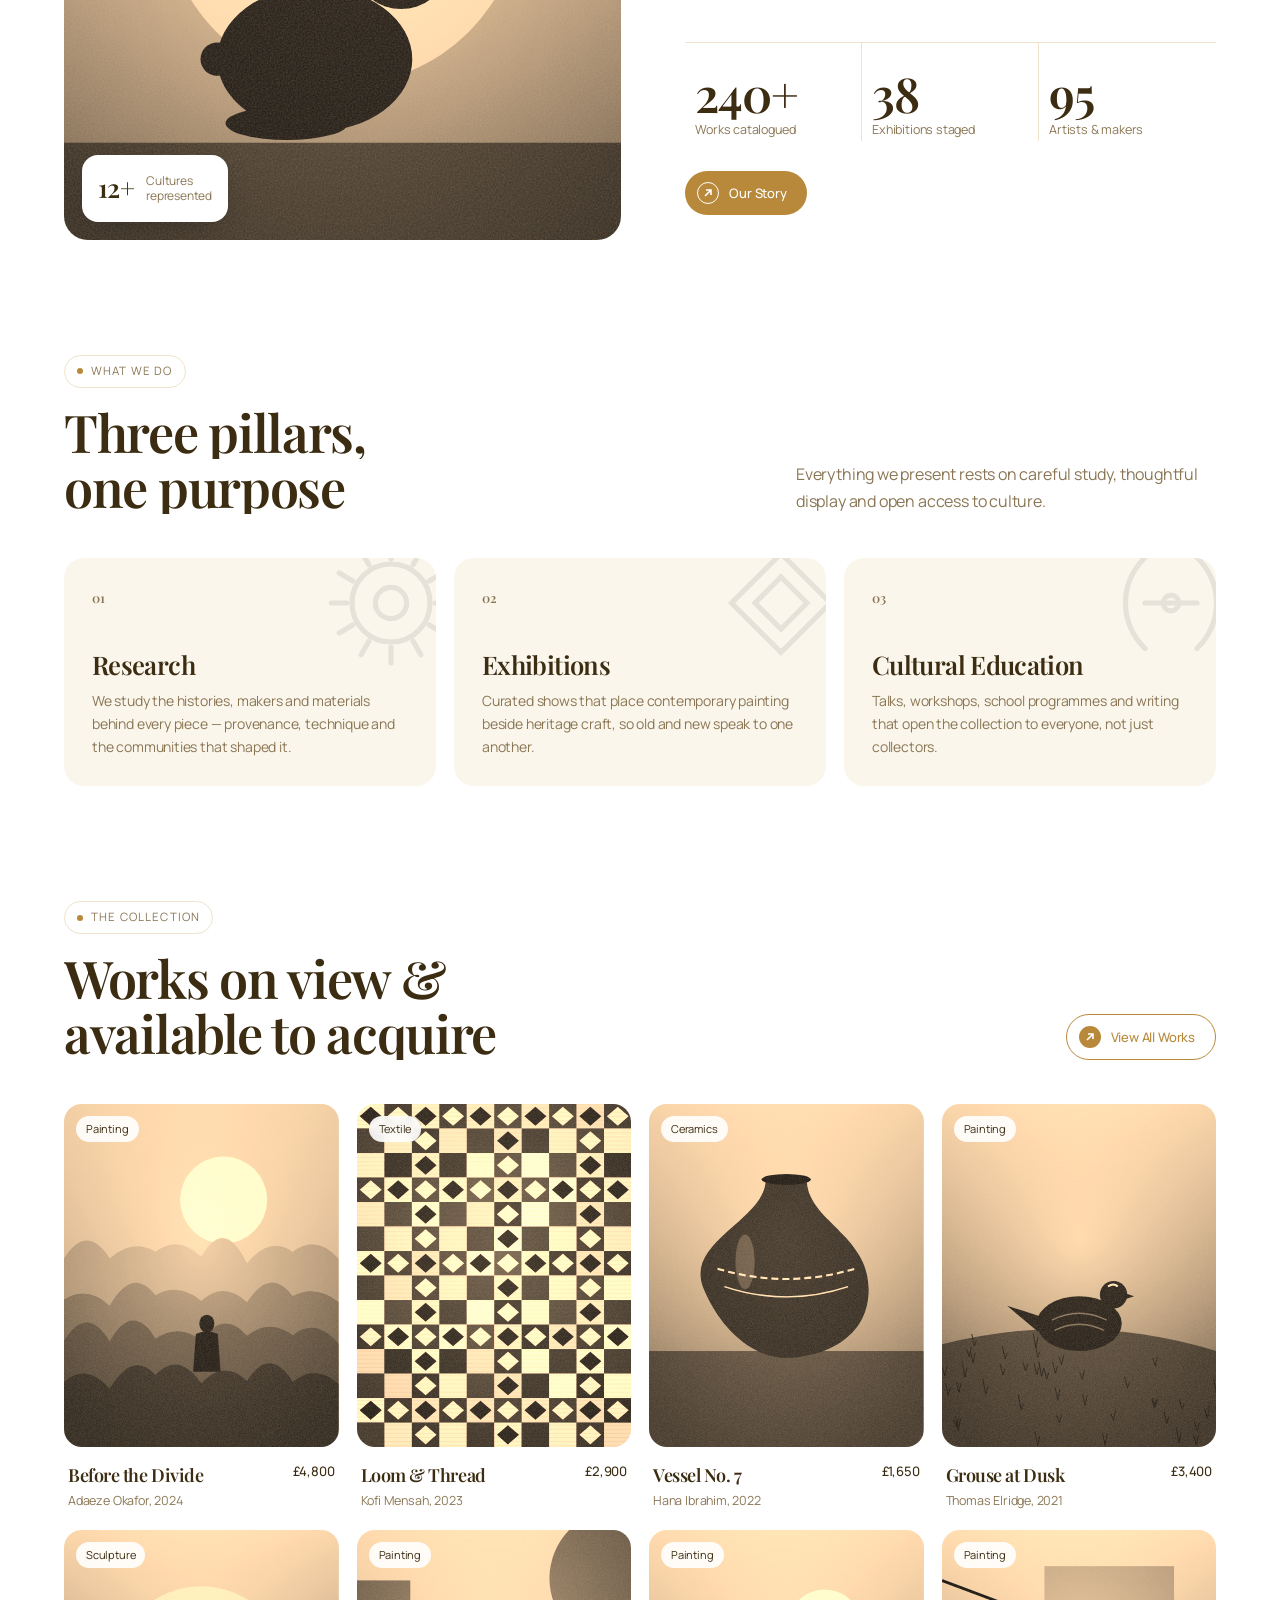
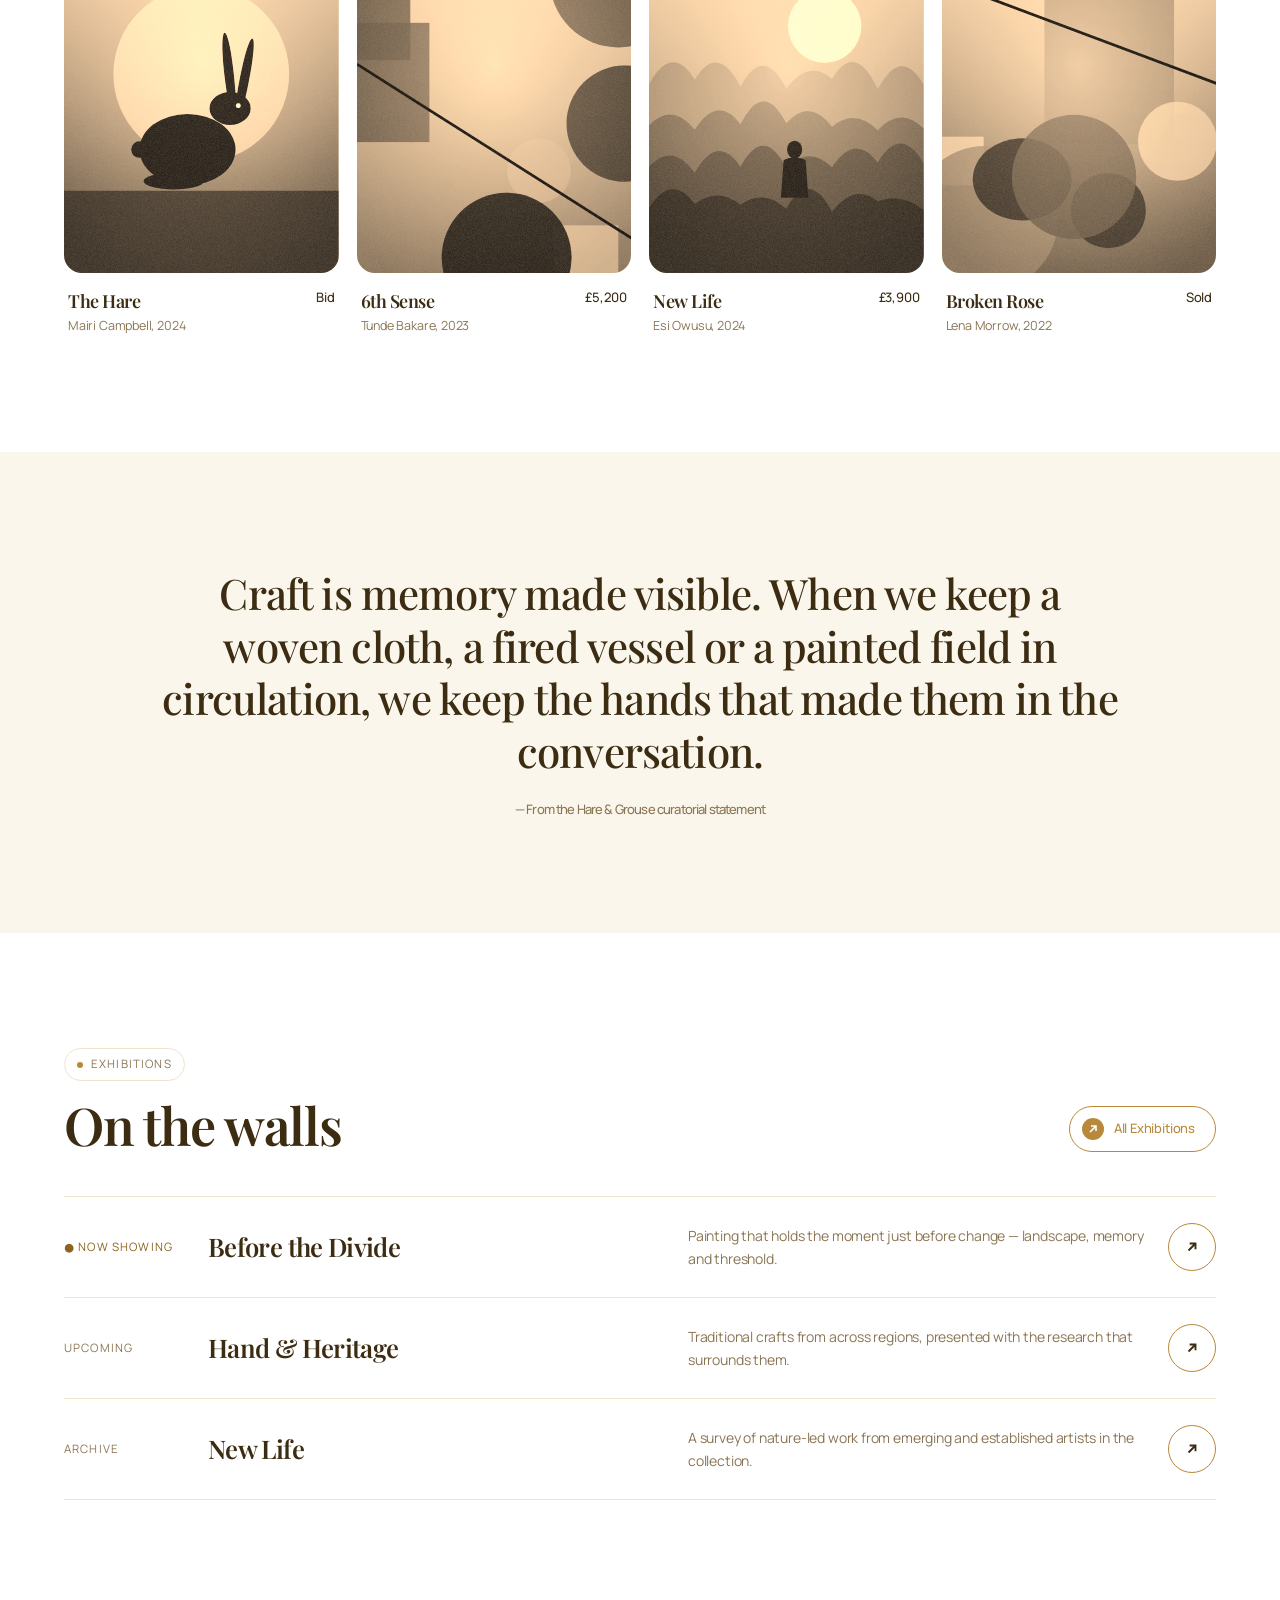
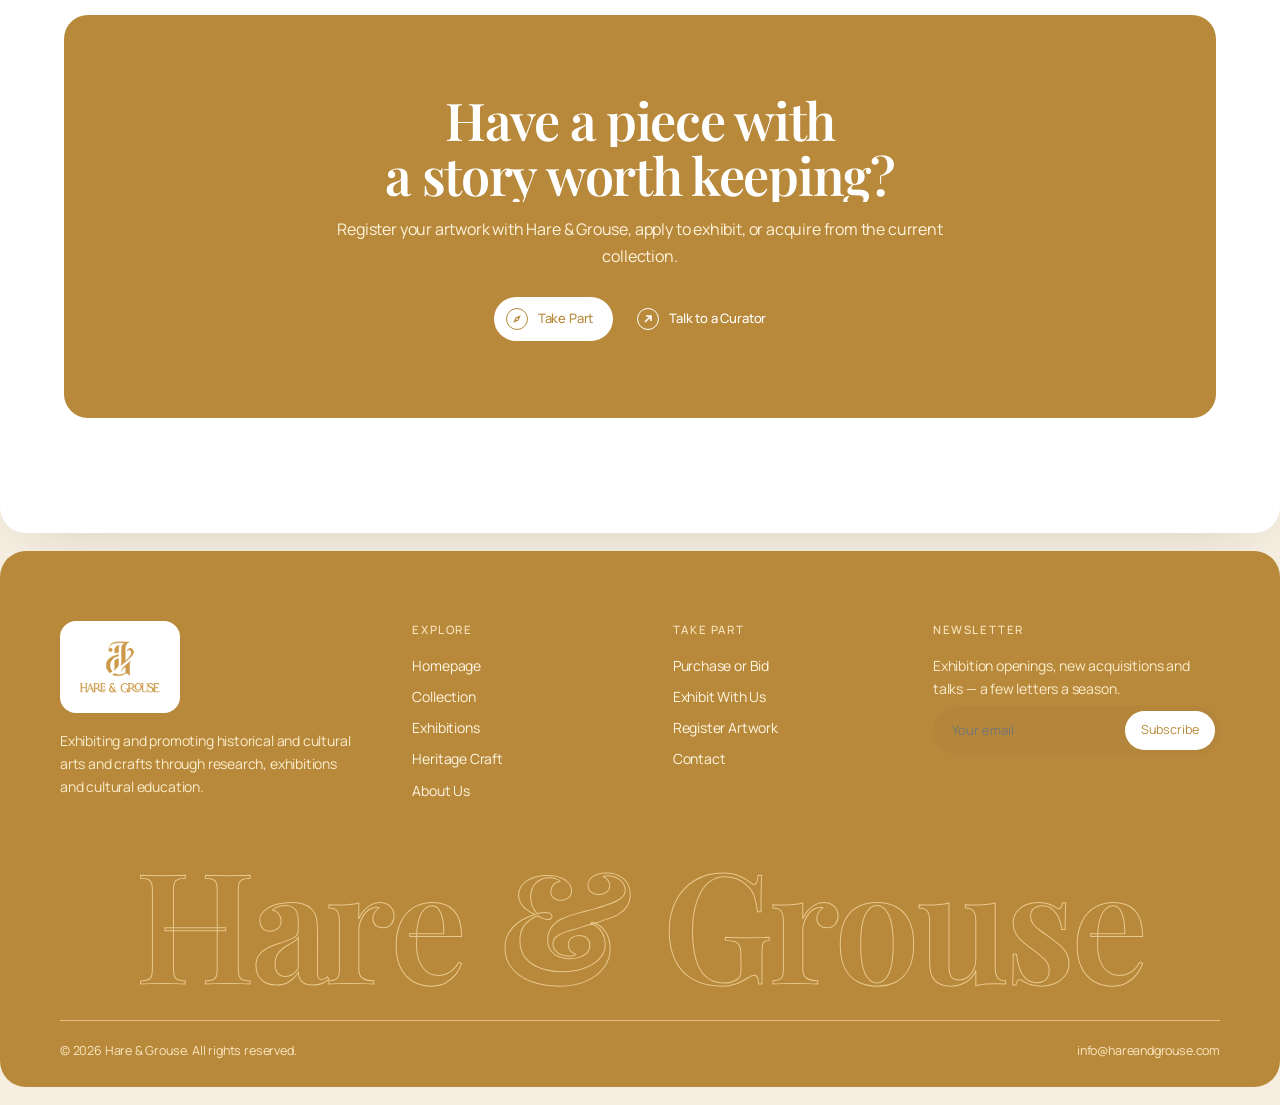
==== commit 2ca9bad4: "Switch headings to upright Playfair Display Co-Authored-By: Claude Opus 5.5 <noreply@anthropic.com> " ====
--- a/index.html
+++ b/index.html
@@ -7,7 +7,7 @@
 <meta name="description" content="Hare & Grouse exhibits and promotes historical and cultural arts and crafts through research, exhibitions and cultural education.">
 <link rel="icon" href="assets/logo.png">
 <link rel="preconnect" href="https://fonts.googleapis.com"><link rel="preconnect" href="https://fonts.gstatic.com" crossorigin>
-<link href="https://fonts.googleapis.com/css2?family=Cormorant+Garamond:ital,wght@0,500;0,600;0,700;1,400;1,500&family=Manrope:wght@400;500;600;700&display=swap" rel="stylesheet">
+<link href="https://fonts.googleapis.com/css2?family=Playfair+Display:wght@500;600;700&family=Manrope:wght@400;500;600;700&display=swap" rel="stylesheet">
 <link rel="stylesheet" href="css/style.css">
 </head>
 <body data-page="home">
--- a/css/style.css
+++ b/css/style.css
@@ -2,8 +2,8 @@
   --bg:#f6efe1; --card:#fff; --ink:#3b2c12; --muted:#8a7654; --soft:#fbf6ec; --dark:#b8893a;
   --line:#efe3cc; --gold:#a67a2e; --gold-d:#8a6420;
   --r:26px; --ease:cubic-bezier(.2,.8,.2,1);
-  --display:'Cormorant Garamond',Georgia,serif;
-  --serif:'Cormorant Garamond',Georgia,serif;
+  --display:'Playfair Display',Georgia,serif;
+  --serif:'Playfair Display',Georgia,serif;
   --sans:'Manrope',system-ui,sans-serif;
 }
 *{box-sizing:border-box;margin:0;padding:0}
@@ -329,14 +329,16 @@
 .marquee-inner span::after{color:#fff}
 .eyebrow::before{background:var(--dark)}
 
-/* headings: Cormorant Garamond, tightened */
+/* headings: Playfair Display, tightened */
 .display,.brand,.mobile-menu a,.marquee-inner,.footer .big,.stats b,.art-card .meta h4,.faq-q,.feature .badge b,.pillar .num,.step .n,.t-item .yr{font-weight:600;letter-spacing:-.025em}
-h1.display{font-size:clamp(40px,7vw,84px);line-height:1;letter-spacing:-.035em}
-h2.display{font-size:clamp(32px,4.8vw,58px);line-height:1.02;letter-spacing:-.03em}
-h3.display{font-size:clamp(22px,2.3vw,30px)}
-.art-card .meta h4{font-size:21px}
+h1.display{font-size:clamp(36px,6.2vw,76px);line-height:1.04;letter-spacing:-.03em}
+h2.display{font-size:clamp(28px,4.3vw,52px);line-height:1.06;letter-spacing:-.025em}
+h3.display{font-size:clamp(20px,2vw,26px)}
+.art-card .meta h4{font-size:18px}
 body{letter-spacing:-.012em}
 .eyebrow{letter-spacing:.1em}
 /* hero pattern behind the curved carousel */
 .hero-bg{position:absolute;left:0;right:0;bottom:0;height:62%;z-index:0;pointer-events:none;background:url(../assets/hero-pattern.jpg) center/cover;opacity:.14;
   -webkit-mask:linear-gradient(transparent,#000 30%,#000 80%,transparent);mask:linear-gradient(transparent,#000 30%,#000 80%,transparent)}
+
+.quote{font-style:normal;font-weight:500;letter-spacing:-.02em}
